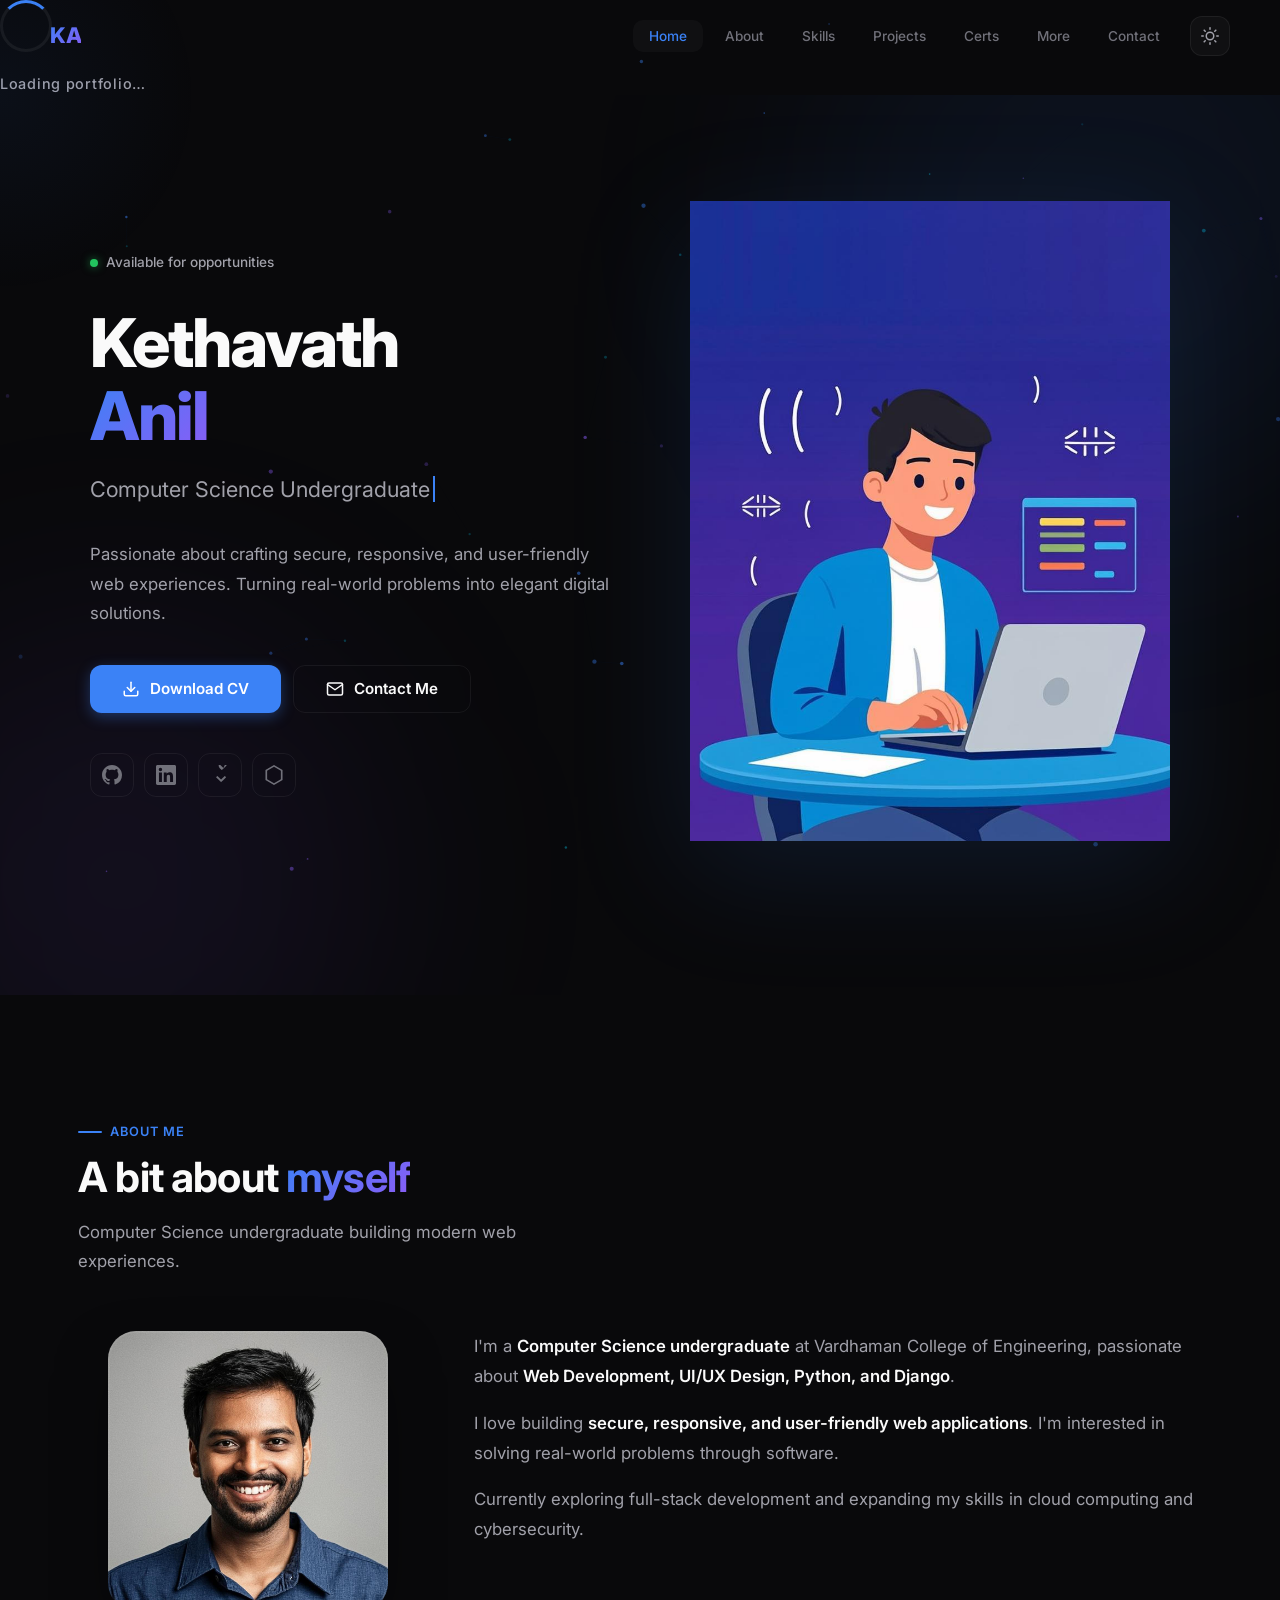
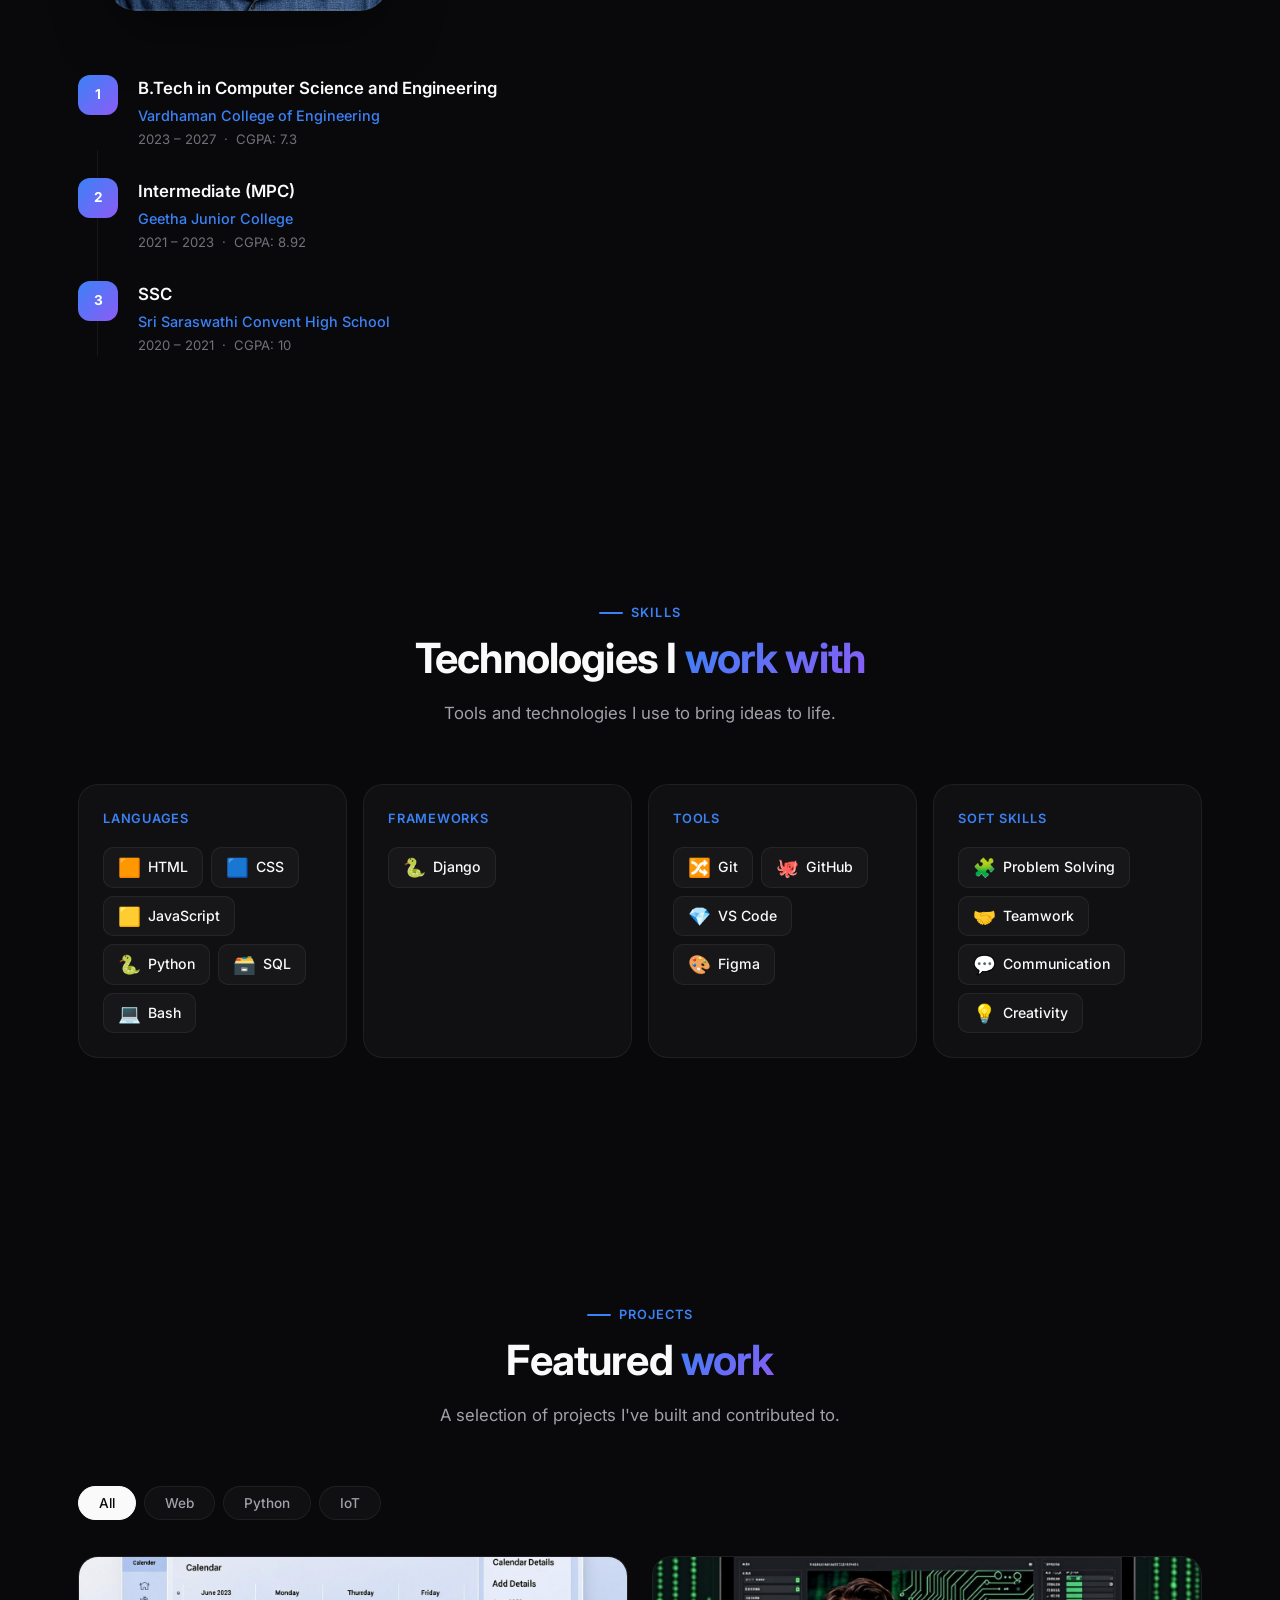
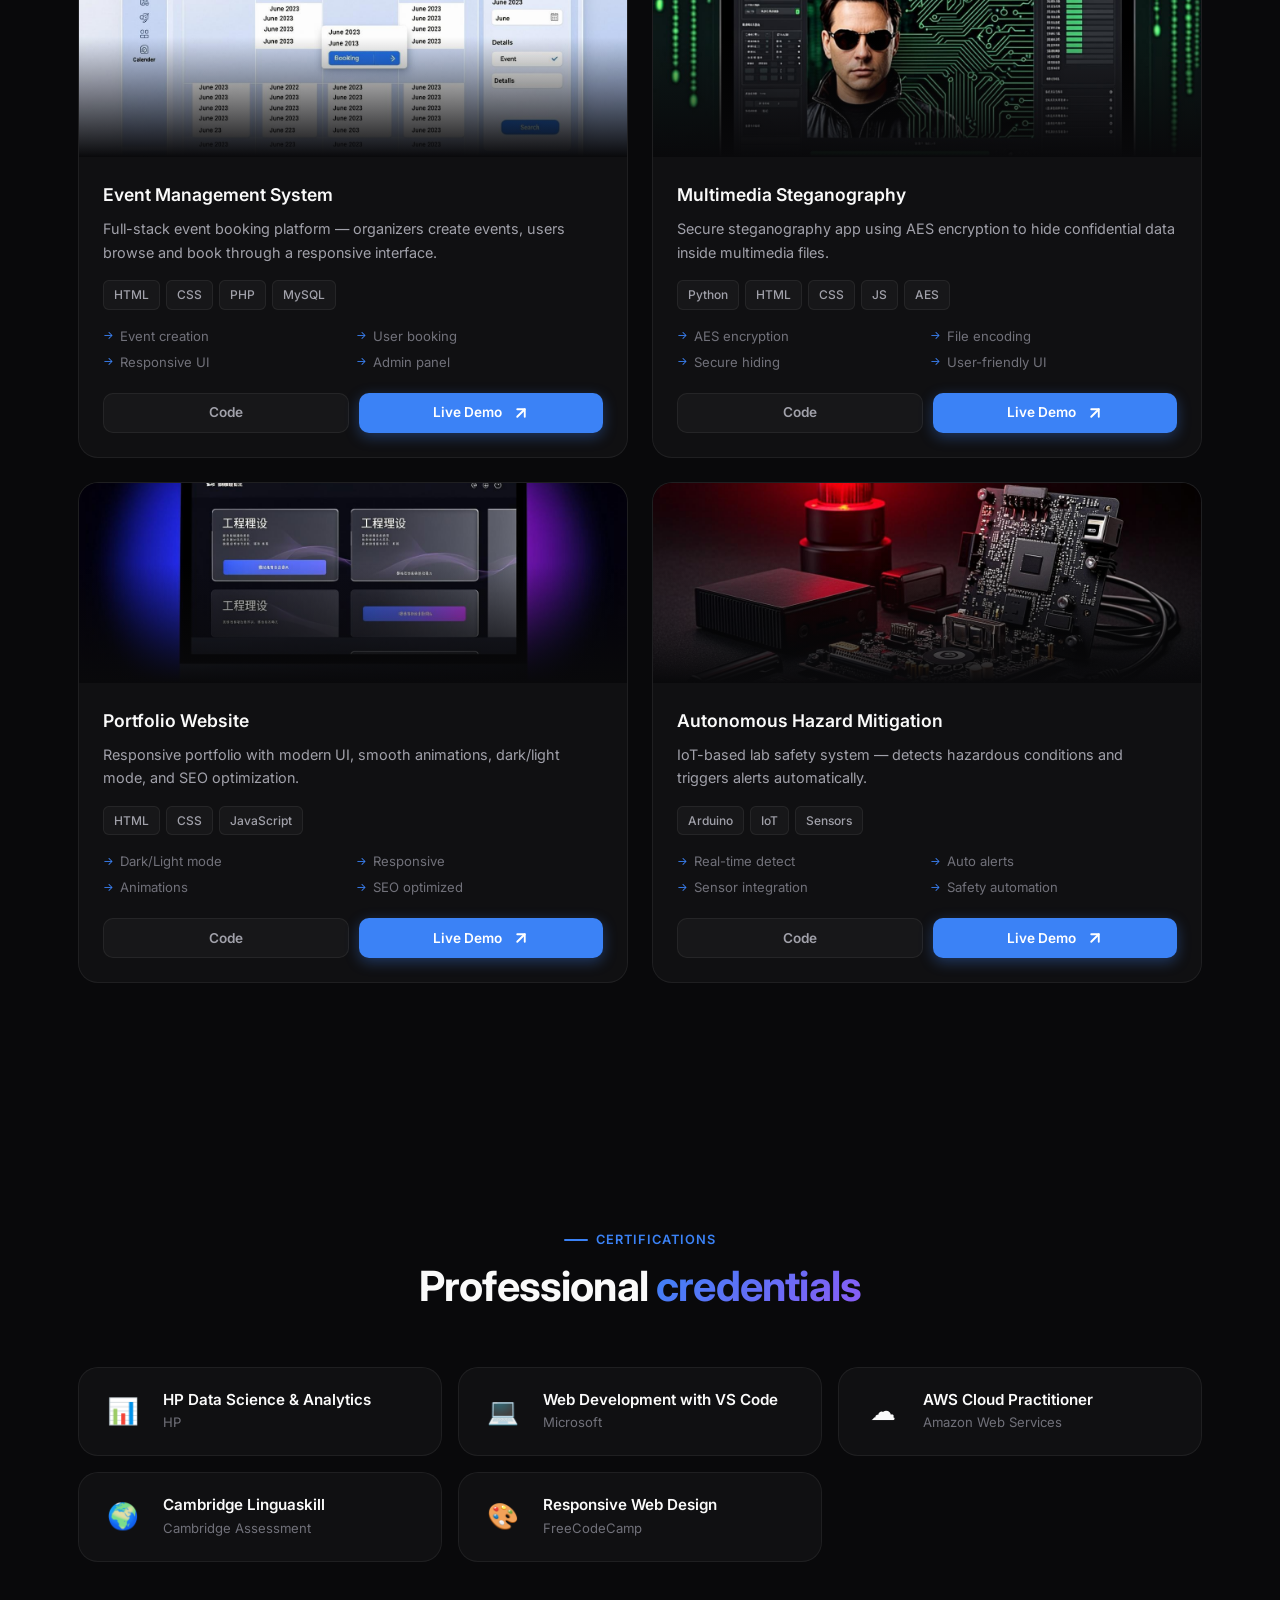
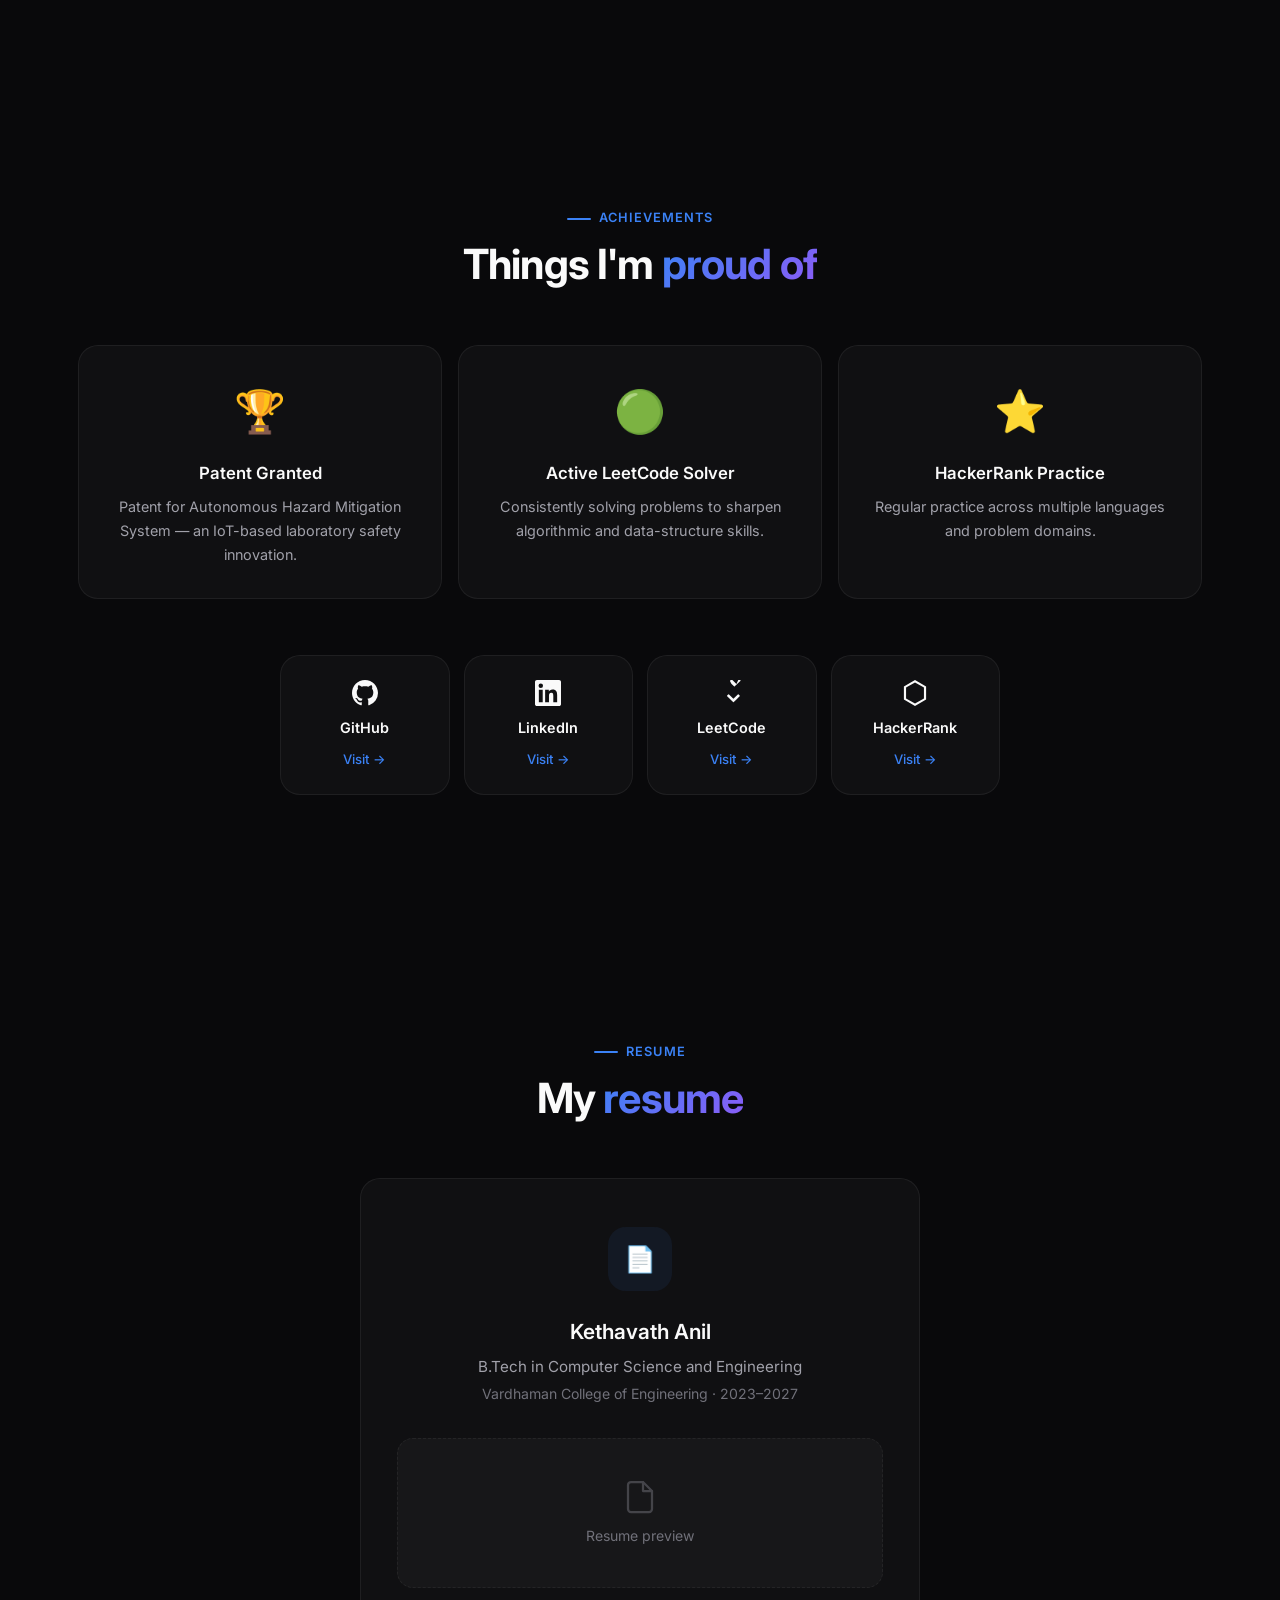
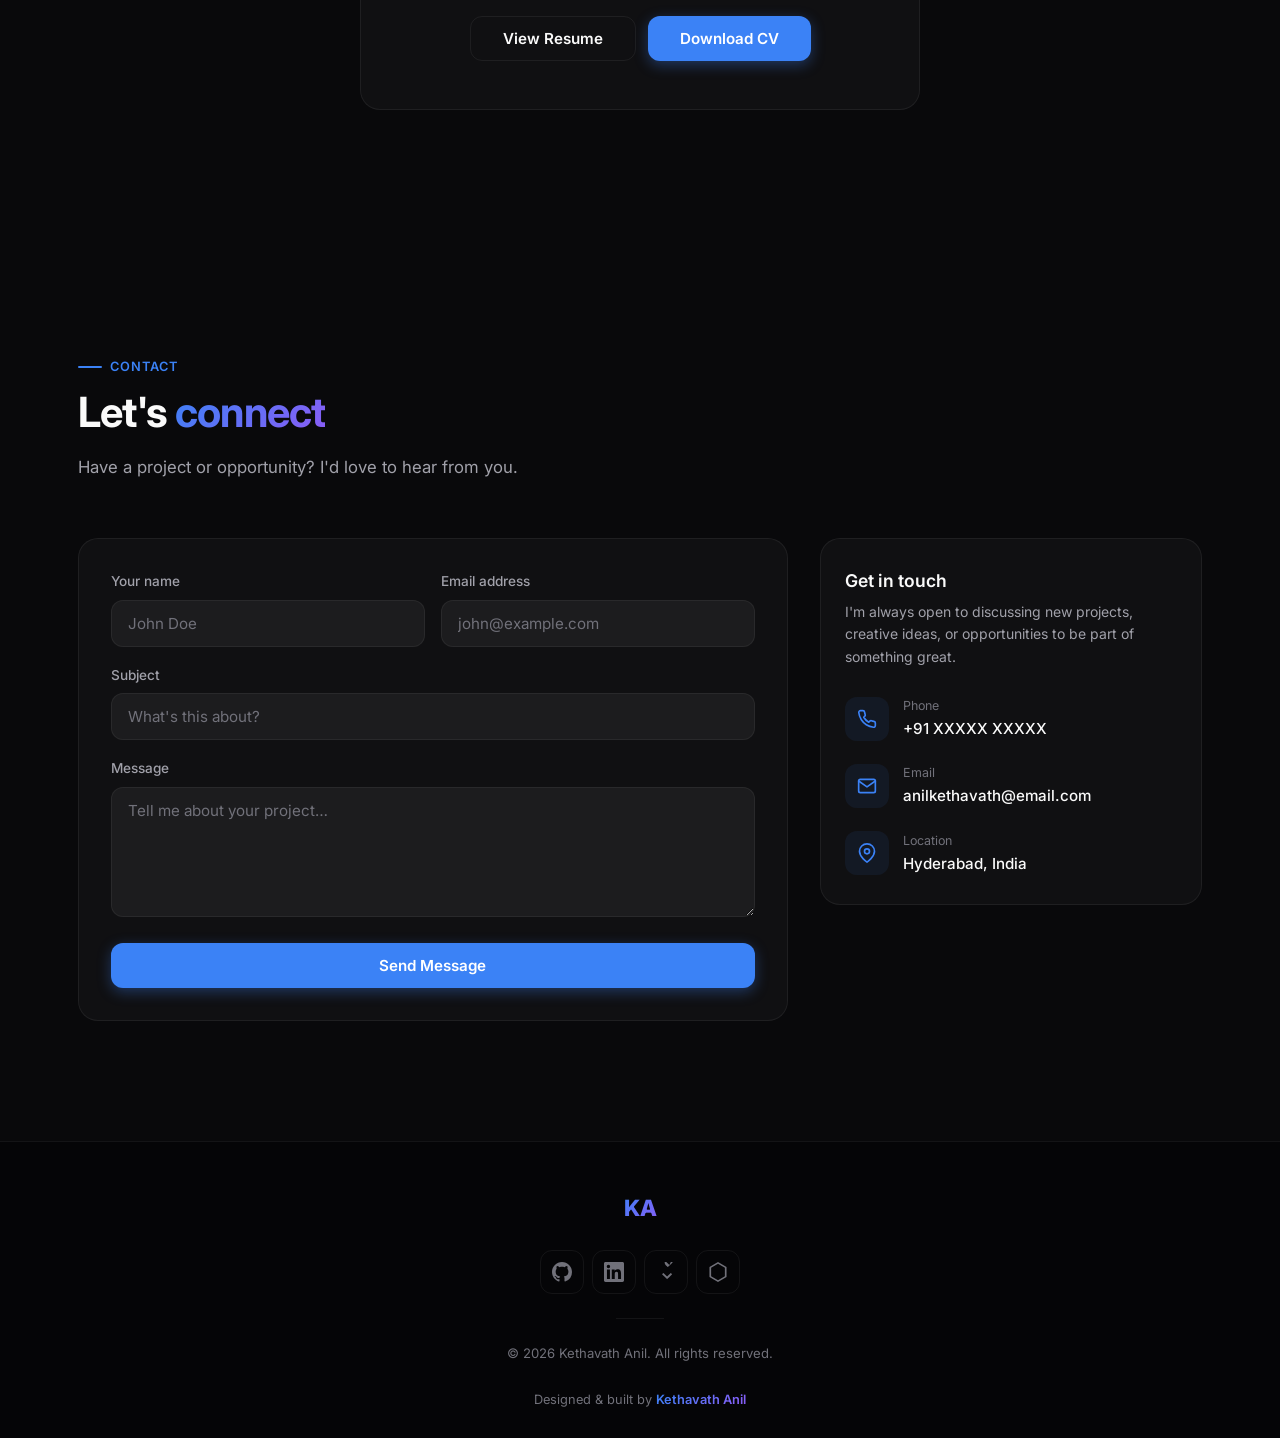
==== public/index.html @ ddf15cb9 "b68d1254-78e6-43a2-9302-be74c1eef078" ====
<!DOCTYPE html>
<html lang="en" data-theme="dark">
<head>
  <meta charset="UTF-8">
  <meta name="viewport" content="width=device-width, initial-scale=1.0">
  <title>Kethavath Anil | Portfolio</title>
  <meta name="description" content="Kethavath Anil — CS Engineer, Front-End Developer, UI/UX Designer, Python Developer.">
  <link rel="preconnect" href="https://fonts.googleapis.com">
  <link rel="preconnect" href="https://fonts.gstatic.com" crossorigin>
  <link href="https://fonts.googleapis.com/css2?family=Inter:wght@300;400;500;600;700;800;900&display=swap" rel="stylesheet">
  <link rel="icon" href="data:image/svg+xml,<svg xmlns='http://www.w3.org/2000/svg' viewBox='0 0 100 100'><text y='.9em' font-size='90'>💻</text></svg>">
  <link rel="stylesheet" href="css/styles.css">
</head>
<body>

<!-- LOADER -->
<div id="loader"><div class="loader-ring"></div><div class="loader-text">Loading portfolio…</div></div>

<!-- EFFECTS -->
<canvas id="particles"></canvas>
<div id="cursor-glow"></div>
<div id="scroll-bar"></div>

<!-- NAV -->
<nav id="nav">
  <div class="nav-inner">
    <div class="nav-logo" onclick="go('home')">KA</div>
    <div class="nav-links">
      <button class="nav-link active" data-s="home" onclick="go('home')">Home</button>
      <button class="nav-link" data-s="about" onclick="go('about')">About</button>
      <button class="nav-link" data-s="skills" onclick="go('skills')">Skills</button>
      <button class="nav-link" data-s="projects" onclick="go('projects')">Projects</button>
      <button class="nav-link" data-s="certifications" onclick="go('certifications')">Certs</button>
      <button class="nav-link" data-s="achievements" onclick="go('achievements')">More</button>
      <button class="nav-link" data-s="contact" onclick="go('contact')">Contact</button>
      <button class="theme-toggle" id="td" onclick="toggleTheme()" aria-label="Toggle theme"></button>
    </div>
    <div class="mobile-controls">
      <button class="theme-toggle" id="tm" onclick="toggleTheme()" aria-label="Toggle theme"></button>
      <button class="hamburger" id="ham" onclick="toggleMenu()" aria-label="Menu"><span></span><span></span><span></span></button>
    </div>
  </div>
</nav>
<div class="mobile-nav" id="mob">
  <button data-s="home" onclick="go('home')">Home</button>
  <button data-s="about" onclick="go('about')">About</button>
  <button data-s="skills" onclick="go('skills')">Skills</button>
  <button data-s="projects" onclick="go('projects')">Projects</button>
  <button data-s="certifications" onclick="go('certifications')">Certifications</button>
  <button data-s="achievements" onclick="go('achievements')">Achievements</button>
  <button data-s="contact" onclick="go('contact')">Contact</button>
</div>

<main>

<!-- ═══ HERO ═══ -->
<section id="home">
  <div class="hero-blob blob-1"></div>
  <div class="hero-blob blob-2"></div>
  <div class="wrap">
    <div class="hero-grid">
      <div>
        <div class="hero-badge"><span class="dot"></span><span>Available for opportunities</span></div>
        <h1 class="heading-xl hero-name">Kethavath<br><span class="grad">Anil</span></h1>
        <div class="hero-role"><span id="typed"></span><span class="cursor-blink"></span></div>
        <p class="hero-desc">Passionate about crafting secure, responsive, and user-friendly web experiences. Turning real-world problems into elegant digital solutions.</p>
        <div class="hero-btns">
          <a href="resume.pdf" download class="btn btn-primary">
            <svg viewBox="0 0 24 24" fill="none" stroke="currentColor" stroke-width="2" stroke-linecap="round" stroke-linejoin="round"><path d="M21 15v4a2 2 0 01-2 2H5a2 2 0 01-2-2v-4"/><polyline points="7 10 12 15 17 10"/><line x1="12" y1="15" x2="12" y2="3"/></svg>
            Download CV
          </a>
          <button class="btn btn-ghost" onclick="go('contact')">
            <svg viewBox="0 0 24 24" fill="none" stroke="currentColor" stroke-width="2" stroke-linecap="round" stroke-linejoin="round"><path d="M4 4h16c1.1 0 2 .9 2 2v12c0 1.1-.9 2-2 2H4c-1.1 0-2-.9-2-2V6c0-1.1.9-2 2-2z"/><polyline points="22,6 12,13 2,6"/></svg>
            Contact Me
          </button>
        </div>
        <div class="hero-socials">
          <a href="#" class="social-btn" aria-label="GitHub"><svg viewBox="0 0 24 24"><path d="M12 0C5.37 0 0 5.37 0 12c0 5.31 3.435 9.795 8.205 11.385.6.105.825-.255.825-.57 0-.285-.015-1.23-.015-2.235-3.015.555-3.795-.735-4.035-1.41-.135-.345-.72-1.41-1.23-1.695-.42-.225-1.02-.78-.015-.795.945-.015 1.62.87 1.845 1.23 1.08 1.815 2.805 1.305 3.495.99.105-.78.42-1.305.765-1.605-2.67-.3-5.46-1.335-5.46-5.925 0-1.305.465-2.385 1.23-3.225-.12-.3-.54-1.53.12-3.18 0 0 1.005-.315 3.3 1.23.96-.27 1.98-.405 3-.405s2.04.135 3 .405c2.295-1.56 3.3-1.23 3.3-1.23.66 1.65.24 2.88.12 3.18.765.84 1.23 1.905 1.23 3.225 0 4.605-2.805 5.625-5.475 5.925.435.375.81 1.095.81 2.22 0 1.605-.015 2.895-.015 3.3 0 .315.225.69.825.57A12.02 12.02 0 0024 12c0-6.63-5.37-12-12-12z"/></svg></a>
          <a href="#" class="social-btn" aria-label="LinkedIn"><svg viewBox="0 0 24 24"><path d="M20.447 20.452h-3.554v-5.569c0-1.328-.027-3.037-1.852-3.037-1.853 0-2.136 1.445-2.136 2.939v5.667H9.351V9h3.414v1.561h.046c.477-.9 1.637-1.85 3.37-1.85 3.601 0 4.267 2.37 4.267 5.455v6.286zM5.337 7.433a2.062 2.062 0 01-2.063-2.065 2.064 2.064 0 112.063 2.065zm1.782 13.019H3.555V9h3.564v11.452zM22.225 0H1.771C.792 0 0 .774 0 1.729v20.542C0 23.227.792 24 1.771 24h20.451C23.2 24 24 23.227 24 22.271V1.729C24 .774 23.2 0 22.222 0h.003z"/></svg></a>
          <a href="#" class="social-btn" aria-label="LeetCode"><svg viewBox="0 0 24 24"><path d="M16.102 17.93l-2.697 2.607-.106.053-.105-.053-5.648-5.482a.538.538 0 010-.77l.928-.9a.533.533 0 01.752 0l4.074 3.952 4.073-3.951a.533.533 0 01.752 0l.928.9a.538.538 0 010 .77zm-4.697-14.467l2.697 2.607.106.053.105-.053 5.648-5.483a.538.538 0 010-.77l-.928-.9a.533.533 0 00-.752 0L16.102 3.62l-4.074-3.952a.533.533 0 00-.752 0l-.928.9a.538.538 0 000 .77z"/></svg></a>
          <a href="#" class="social-btn" aria-label="HackerRank"><svg viewBox="0 0 24 24"><path d="M12 0L1.75 6v12L12 24l10.25-6V6zm0 2.249L20.25 7v10l-8.25 4.75L3.75 17V7z"/></svg></a>
        </div>
      </div>
      <div class="hero-visual"><img src="images/hero-illustration.png" alt="Developer illustration" loading="eager"></div>
    </div>
  </div>
</section>

<!-- ═══ ABOUT ═══ -->
<section id="about">
  <div class="wrap">
    <div class="sec-header anim">
      <div class="sec-label">About Me</div>
      <h2 class="sec-title">A bit about <span class="grad">myself</span></h2>
      <p class="sec-sub">Computer Science undergraduate building modern web experiences.</p>
    </div>
    <div class="about-grid">
      <div class="about-img-col anim from-left d1">
        <div class="about-img-wrap"><img src="images/profile.png" alt="Kethavath Anil"></div>
      </div>
      <div class="about-text anim from-right d2">
        <p>I'm a <strong>Computer Science undergraduate</strong> at Vardhaman College of Engineering, passionate about <strong>Web Development, UI/UX Design, Python, and Django</strong>.</p>
        <p>I love building <strong>secure, responsive, and user-friendly web applications</strong>. I'm interested in solving real-world problems through software.</p>
        <p>Currently exploring full-stack development and expanding my skills in cloud computing and cybersecurity.</p>
      </div>
    </div>
    <div class="timeline" style="margin-top:64px">
      <div class="tl-item anim from-left d1"><div class="tl-dot">1</div><div class="tl-content"><h4>B.Tech in Computer Science and Engineering</h4><p class="tl-place">Vardhaman College of Engineering</p><p class="tl-meta">2023 – 2027 &nbsp;·&nbsp; CGPA: 7.3</p></div></div>
      <div class="tl-item anim from-left d2"><div class="tl-dot">2</div><div class="tl-content"><h4>Intermediate (MPC)</h4><p class="tl-place">Geetha Junior College</p><p class="tl-meta">2021 – 2023 &nbsp;·&nbsp; CGPA: 8.92</p></div></div>
      <div class="tl-item anim from-left d3"><div class="tl-dot">3</div><div class="tl-content"><h4>SSC</h4><p class="tl-place">Sri Saraswathi Convent High School</p><p class="tl-meta">2020 – 2021 &nbsp;·&nbsp; CGPA: 10</p></div></div>
    </div>
  </div>
</section>

<!-- ═══ SKILLS ═══ -->
<section id="skills">
  <div class="wrap">
    <div class="sec-header text-center anim">
      <div class="sec-label">Skills</div>
      <h2 class="sec-title">Technologies I <span class="grad">work with</span></h2>
      <p class="sec-sub">Tools and technologies I use to bring ideas to life.</p>
    </div>
    <div class="skills-grid">
      <div class="card skill-card anim from-zoom d1"><h3>Languages</h3><div class="skill-tags">
        <span class="skill-tag"><span class="e">🟧</span>HTML</span><span class="skill-tag"><span class="e">🟦</span>CSS</span><span class="skill-tag"><span class="e">🟨</span>JavaScript</span><span class="skill-tag"><span class="e">🐍</span>Python</span><span class="skill-tag"><span class="e">🗃️</span>SQL</span><span class="skill-tag"><span class="e">💻</span>Bash</span>
      </div></div>
      <div class="card skill-card anim from-zoom d2"><h3>Frameworks</h3><div class="skill-tags"><span class="skill-tag"><span class="e">🐍</span>Django</span></div></div>
      <div class="card skill-card anim from-zoom d3"><h3>Tools</h3><div class="skill-tags">
        <span class="skill-tag"><span class="e">🔀</span>Git</span><span class="skill-tag"><span class="e">🐙</span>GitHub</span><span class="skill-tag"><span class="e">💎</span>VS Code</span><span class="skill-tag"><span class="e">🎨</span>Figma</span>
      </div></div>
      <div class="card skill-card anim from-zoom d4"><h3>Soft Skills</h3><div class="skill-tags">
        <span class="skill-tag"><span class="e">🧩</span>Problem Solving</span><span class="skill-tag"><span class="e">🤝</span>Teamwork</span><span class="skill-tag"><span class="e">💬</span>Communication</span><span class="skill-tag"><span class="e">💡</span>Creativity</span>
      </div></div>
    </div>
  </div>
</section>

<!-- ═══ PROJECTS ═══ -->
<section id="projects">
  <div class="wrap">
    <div class="sec-header text-center anim">
      <div class="sec-label">Projects</div>
      <h2 class="sec-title">Featured <span class="grad">work</span></h2>
      <p class="sec-sub">A selection of projects I've built and contributed to.</p>
    </div>
    <div class="filters anim d1">
      <button class="filter-btn active" data-f="All">All</button>
      <button class="filter-btn" data-f="Web">Web</button>
      <button class="filter-btn" data-f="Python">Python</button>
      <button class="filter-btn" data-f="IoT">IoT</button>
    </div>
    <div class="projects-grid">
      <article class="card project-card anim from-zoom d1" data-cat="Web"><div class="p-img"><img src="images/project-event.png" alt="Event Management System" loading="lazy"></div><div class="p-body"><h3>Event Management System</h3><p class="p-desc">Full-stack event booking platform — organizers create events, users browse and book through a responsive interface.</p><div class="p-tech"><span>HTML</span><span>CSS</span><span>PHP</span><span>MySQL</span></div><ul class="p-features"><li>Event creation</li><li>User booking</li><li>Responsive UI</li><li>Admin panel</li></ul><div class="p-actions"><a href="#" class="btn btn-link">Code</a><a href="#" class="btn btn-primary">Live Demo <svg width="14" height="14" viewBox="0 0 24 24" fill="none" stroke="currentColor" stroke-width="2.5" stroke-linecap="round" stroke-linejoin="round"><line x1="7" y1="17" x2="17" y2="7"/><polyline points="7 7 17 7 17 17"/></svg></a></div></div></article>
      <article class="card project-card anim from-zoom d2" data-cat="Python"><div class="p-img"><img src="images/project-steganography.png" alt="Steganography System" loading="lazy"></div><div class="p-body"><h3>Multimedia Steganography</h3><p class="p-desc">Secure steganography app using AES encryption to hide confidential data inside multimedia files.</p><div class="p-tech"><span>Python</span><span>HTML</span><span>CSS</span><span>JS</span><span>AES</span></div><ul class="p-features"><li>AES encryption</li><li>File encoding</li><li>Secure hiding</li><li>User-friendly UI</li></ul><div class="p-actions"><a href="#" class="btn btn-link">Code</a><a href="#" class="btn btn-primary">Live Demo <svg width="14" height="14" viewBox="0 0 24 24" fill="none" stroke="currentColor" stroke-width="2.5" stroke-linecap="round" stroke-linejoin="round"><line x1="7" y1="17" x2="17" y2="7"/><polyline points="7 7 17 7 17 17"/></svg></a></div></div></article>
      <article class="card project-card anim from-zoom d3" data-cat="Web"><div class="p-img"><img src="images/project-portfolio.png" alt="Portfolio Website" loading="lazy"></div><div class="p-body"><h3>Portfolio Website</h3><p class="p-desc">Responsive portfolio with modern UI, smooth animations, dark/light mode, and SEO optimization.</p><div class="p-tech"><span>HTML</span><span>CSS</span><span>JavaScript</span></div><ul class="p-features"><li>Dark/Light mode</li><li>Responsive</li><li>Animations</li><li>SEO optimized</li></ul><div class="p-actions"><a href="#" class="btn btn-link">Code</a><a href="#" class="btn btn-primary">Live Demo <svg width="14" height="14" viewBox="0 0 24 24" fill="none" stroke="currentColor" stroke-width="2.5" stroke-linecap="round" stroke-linejoin="round"><line x1="7" y1="17" x2="17" y2="7"/><polyline points="7 7 17 7 17 17"/></svg></a></div></div></article>
      <article class="card project-card anim from-zoom d4" data-cat="IoT"><div class="p-img"><img src="images/project-iot.png" alt="Hazard Mitigation System" loading="lazy"></div><div class="p-body"><h3>Autonomous Hazard Mitigation</h3><p class="p-desc">IoT-based lab safety system — detects hazardous conditions and triggers alerts automatically.</p><div class="p-tech"><span>Arduino</span><span>IoT</span><span>Sensors</span></div><ul class="p-features"><li>Real-time detect</li><li>Auto alerts</li><li>Sensor integration</li><li>Safety automation</li></ul><div class="p-actions"><a href="#" class="btn btn-link">Code</a><a href="#" class="btn btn-primary">Live Demo <svg width="14" height="14" viewBox="0 0 24 24" fill="none" stroke="currentColor" stroke-width="2.5" stroke-linecap="round" stroke-linejoin="round"><line x1="7" y1="17" x2="17" y2="7"/><polyline points="7 7 17 7 17 17"/></svg></a></div></div></article>
    </div>
  </div>
</section>

<!-- ═══ CERTIFICATIONS ═══ -->
<section id="certifications">
  <div class="wrap">
    <div class="sec-header text-center anim">
      <div class="sec-label">Certifications</div>
      <h2 class="sec-title">Professional <span class="grad">credentials</span></h2>
    </div>
    <div class="certs-grid">
      <div class="card cert-card anim from-zoom d1"><div class="cert-icon">📊</div><div><h3>HP Data Science &amp; Analytics</h3><p>HP</p></div></div>
      <div class="card cert-card anim from-zoom d2"><div class="cert-icon">💻</div><div><h3>Web Development with VS Code</h3><p>Microsoft</p></div></div>
      <div class="card cert-card anim from-zoom d3"><div class="cert-icon">☁️</div><div><h3>AWS Cloud Practitioner</h3><p>Amazon Web Services</p></div></div>
      <div class="card cert-card anim from-zoom d4"><div class="cert-icon">🌍</div><div><h3>Cambridge Linguaskill</h3><p>Cambridge Assessment</p></div></div>
      <div class="card cert-card anim from-zoom d5"><div class="cert-icon">🎨</div><div><h3>Responsive Web Design</h3><p>FreeCodeCamp</p></div></div>
    </div>
  </div>
</section>

<!-- ═══ ACHIEVEMENTS ═══ -->
<section id="achievements">
  <div class="wrap">
    <div class="sec-header text-center anim">
      <div class="sec-label">Achievements</div>
      <h2 class="sec-title">Things I'm <span class="grad">proud of</span></h2>
    </div>
    <div class="ach-grid">
      <div class="card ach-card anim from-zoom d1"><div class="ach-emoji">🏆</div><h3>Patent Granted</h3><p>Patent for Autonomous Hazard Mitigation System — an IoT-based laboratory safety innovation.</p></div>
      <div class="card ach-card anim from-zoom d2"><div class="ach-emoji">🟢</div><h3>Active LeetCode Solver</h3><p>Consistently solving problems to sharpen algorithmic and data-structure skills.</p></div>
      <div class="card ach-card anim from-zoom d3"><div class="ach-emoji">⭐</div><h3>HackerRank Practice</h3><p>Regular practice across multiple languages and problem domains.</p></div>
    </div>
    <div class="profiles-grid" style="margin-top:48px">
      <a href="#" class="card profile-card anim from-zoom d1"><svg viewBox="0 0 24 24" style="width:26px;height:26px;fill:currentColor"><path d="M12 0C5.37 0 0 5.37 0 12c0 5.31 3.435 9.795 8.205 11.385.6.105.825-.255.825-.57 0-.285-.015-1.23-.015-2.235-3.015.555-3.795-.735-4.035-1.41-.135-.345-.72-1.41-1.23-1.695-.42-.225-1.02-.78-.015-.795.945-.015 1.62.87 1.845 1.23 1.08 1.815 2.805 1.305 3.495.99.105-.78.42-1.305.765-1.605-2.67-.3-5.46-1.335-5.46-5.925 0-1.305.465-2.385 1.23-3.225-.12-.3-.54-1.53.12-3.18 0 0 1.005-.315 3.3 1.23.96-.27 1.98-.405 3-.405s2.04.135 3 .405c2.295-1.56 3.3-1.23 3.3-1.23.66 1.65.24 2.88.12 3.18.765.84 1.23 1.905 1.23 3.225 0 4.605-2.805 5.625-5.475 5.925.435.375.81 1.095.81 2.22 0 1.605-.015 2.895-.015 3.3 0 .315.225.69.825.57A12.02 12.02 0 0024 12c0-6.63-5.37-12-12-12z"/></svg><span class="p-name">GitHub</span><span class="p-visit">Visit →</span></a>
      <a href="#" class="card profile-card anim from-zoom d2"><svg viewBox="0 0 24 24" style="width:26px;height:26px;fill:currentColor"><path d="M20.447 20.452h-3.554v-5.569c0-1.328-.027-3.037-1.852-3.037-1.853 0-2.136 1.445-2.136 2.939v5.667H9.351V9h3.414v1.561h.046c.477-.9 1.637-1.85 3.37-1.85 3.601 0 4.267 2.37 4.267 5.455v6.286zM5.337 7.433a2.062 2.062 0 01-2.063-2.065 2.064 2.064 0 112.063 2.065zm1.782 13.019H3.555V9h3.564v11.452zM22.225 0H1.771C.792 0 0 .774 0 1.729v20.542C0 23.227.792 24 1.771 24h20.451C23.2 24 24 23.227 24 22.271V1.729C24 .774 23.2 0 22.222 0h.003z"/></svg><span class="p-name">LinkedIn</span><span class="p-visit">Visit →</span></a>
      <a href="#" class="card profile-card anim from-zoom d3"><svg viewBox="0 0 24 24" style="width:26px;height:26px;fill:currentColor"><path d="M16.102 17.93l-2.697 2.607-.106.053-.105-.053-5.648-5.482a.538.538 0 010-.77l.928-.9a.533.533 0 01.752 0l4.074 3.952 4.073-3.951a.533.533 0 01.752 0l.928.9a.538.538 0 010 .77zm-4.697-14.467l2.697 2.607.106.053.105-.053 5.648-5.483a.538.538 0 010-.77l-.928-.9a.533.533 0 00-.752 0L16.102 3.62l-4.074-3.952a.533.533 0 00-.752 0l-.928.9a.538.538 0 000 .77z"/></svg><span class="p-name">LeetCode</span><span class="p-visit">Visit →</span></a>
      <a href="#" class="card profile-card anim from-zoom d4"><svg viewBox="0 0 24 24" style="width:26px;height:26px;fill:currentColor"><path d="M12 0L1.75 6v12L12 24l10.25-6V6zm0 2.249L20.25 7v10l-8.25 4.75L3.75 17V7z"/></svg><span class="p-name">HackerRank</span><span class="p-visit">Visit →</span></a>
    </div>
  </div>
</section>

<!-- ═══ RESUME ═══ -->
<section id="resume">
  <div class="wrap">
    <div class="sec-header text-center anim">
      <div class="sec-label">Resume</div>
      <h2 class="sec-title">My <span class="grad">resume</span></h2>
    </div>
    <div class="resume-wrap anim from-zoom d1">
      <div class="card resume-card">
        <div class="resume-icon">📄</div>
        <h3>Kethavath Anil</h3>
        <p class="resume-sub">B.Tech in Computer Science and Engineering</p>
        <p class="resume-school">Vardhaman College of Engineering · 2023–2027</p>
        <div class="resume-preview"><svg width="36" height="36" viewBox="0 0 24 24" fill="none" stroke-width="1.5" stroke-linecap="round" stroke-linejoin="round"><path d="M14 2H6a2 2 0 00-2 2v16a2 2 0 002 2h12a2 2 0 002-2V8z"/><polyline points="14 2 14 8 20 8"/></svg><p>Resume preview</p></div>
        <div class="resume-btns"><a href="resume.pdf" target="_blank" class="btn btn-ghost">View Resume</a><a href="resume.pdf" download class="btn btn-primary">Download CV</a></div>
      </div>
    </div>
  </div>
</section>

<!-- ═══ CONTACT ═══ -->
<section id="contact">
  <div class="wrap">
    <div class="sec-header anim">
      <div class="sec-label">Contact</div>
      <h2 class="sec-title">Let's <span class="grad">connect</span></h2>
      <p class="sec-sub">Have a project or opportunity? I'd love to hear from you.</p>
    </div>
    <div class="contact-grid">
      <form class="card contact-form anim from-left d1" id="cform" onsubmit="sendForm(event)">
        <div class="form-row">
          <div class="form-group"><label>Your name</label><input class="form-input" type="text" placeholder="John Doe" required></div>
          <div class="form-group"><label>Email address</label><input class="form-input" type="email" placeholder="john@example.com" required></div>
        </div>
        <div class="form-group"><label>Subject</label><input class="form-input" type="text" placeholder="What's this about?" required></div>
        <div class="form-group"><label>Message</label><textarea class="form-input" rows="5" placeholder="Tell me about your project…" required></textarea></div>
        <button type="submit" class="btn btn-primary form-submit" id="cbtn">Send Message</button>
        <div class="form-msg" id="cmsg" style="display:none">Thank you! I'll get back to you soon.</div>
      </form>
      <div class="card ci-card anim from-right d2">
        <h3>Get in touch</h3>
        <p class="text-sm">I'm always open to discussing new projects, creative ideas, or opportunities to be part of something great.</p>
        <div class="ci-item"><div class="ci-icon"><svg viewBox="0 0 24 24"><path d="M22 16.92v3a2 2 0 01-2.18 2 19.79 19.79 0 01-8.63-3.07 19.5 19.5 0 01-6-6 19.79 19.79 0 01-3.07-8.67A2 2 0 014.11 2h3a2 2 0 012 1.72c.127.96.361 1.903.7 2.81a2 2 0 01-.45 2.11L8.09 9.91a16 16 0 006 6l1.27-1.27a2 2 0 012.11-.45c.907.339 1.85.573 2.81.7A2 2 0 0122 16.92z"/></svg></div><div><p class="ci-label">Phone</p><p class="ci-value">+91 XXXXX XXXXX</p></div></div>
        <div class="ci-item"><div class="ci-icon"><svg viewBox="0 0 24 24"><path d="M4 4h16c1.1 0 2 .9 2 2v12c0 1.1-.9 2-2 2H4c-1.1 0-2-.9-2-2V6c0-1.1.9-2 2-2z"/><polyline points="22,6 12,13 2,6"/></svg></div><div><p class="ci-label">Email</p><p class="ci-value">anilkethavath@email.com</p></div></div>
        <div class="ci-item"><div class="ci-icon"><svg viewBox="0 0 24 24"><path d="M21 10c0 7-9 13-9 13s-9-6-9-13a9 9 0 0118 0z"/><circle cx="12" cy="10" r="3"/></svg></div><div><p class="ci-label">Location</p><p class="ci-value">Hyderabad, India</p></div></div>
      </div>
    </div>
  </div>
</section>
</main>

<!-- FOOTER -->
<footer>
  <div class="wrap footer-inner">
    <div class="footer-logo">KA</div>
    <div class="footer-socials">
      <a href="#" class="social-btn" aria-label="GitHub"><svg width="18" height="18" viewBox="0 0 24 24"><path d="M12 0C5.37 0 0 5.37 0 12c0 5.31 3.435 9.795 8.205 11.385.6.105.825-.255.825-.57 0-.285-.015-1.23-.015-2.235-3.015.555-3.795-.735-4.035-1.41-.135-.345-.72-1.41-1.23-1.695-.42-.225-1.02-.78-.015-.795.945-.015 1.62.87 1.845 1.23 1.08 1.815 2.805 1.305 3.495.99.105-.78.42-1.305.765-1.605-2.67-.3-5.46-1.335-5.46-5.925 0-1.305.465-2.385 1.23-3.225-.12-.3-.54-1.53.12-3.18 0 0 1.005-.315 3.3 1.23.96-.27 1.98-.405 3-.405s2.04.135 3 .405c2.295-1.56 3.3-1.23 3.3-1.23.66 1.65.24 2.88.12 3.18.765.84 1.23 1.905 1.23 3.225 0 4.605-2.805 5.625-5.475 5.925.435.375.81 1.095.81 2.22 0 1.605-.015 2.895-.015 3.3 0 .315.225.69.825.57A12.02 12.02 0 0024 12c0-6.63-5.37-12-12-12z"/></svg></a>
      <a href="#" class="social-btn" aria-label="LinkedIn"><svg width="18" height="18" viewBox="0 0 24 24"><path d="M20.447 20.452h-3.554v-5.569c0-1.328-.027-3.037-1.852-3.037-1.853 0-2.136 1.445-2.136 2.939v5.667H9.351V9h3.414v1.561h.046c.477-.9 1.637-1.85 3.37-1.85 3.601 0 4.267 2.37 4.267 5.455v6.286zM5.337 7.433a2.062 2.062 0 01-2.063-2.065 2.064 2.064 0 112.063 2.065zm1.782 13.019H3.555V9h3.564v11.452zM22.225 0H1.771C.792 0 0 .774 0 1.729v20.542C0 23.227.792 24 1.771 24h20.451C23.2 24 24 23.227 24 22.271V1.729C24 .774 23.2 0 22.222 0h.003z"/></svg></a>
      <a href="#" class="social-btn" aria-label="LeetCode"><svg width="18" height="18" viewBox="0 0 24 24"><path d="M16.102 17.93l-2.697 2.607-.106.053-.105-.053-5.648-5.482a.538.538 0 010-.77l.928-.9a.533.533 0 01.752 0l4.074 3.952 4.073-3.951a.533.533 0 01.752 0l.928.9a.538.538 0 010 .77zm-4.697-14.467l2.697 2.607.106.053.105-.053 5.648-5.483a.538.538 0 010-.77l-.928-.9a.533.533 0 00-.752 0L16.102 3.62l-4.074-3.952a.533.533 0 00-.752 0l-.928.9a.538.538 0 000 .77z"/></svg></a>
      <a href="#" class="social-btn" aria-label="HackerRank"><svg width="18" height="18" viewBox="0 0 24 24"><path d="M12 0L1.75 6v12L12 24l10.25-6V6zm0 2.249L20.25 7v10l-8.25 4.75L3.75 17V7z"/></svg></a>
    </div>
    <div class="footer-line"></div>
    <p class="copy">© <span id="yr"></span> Kethavath Anil. All rights reserved.</p>
    <p class="credit">Designed &amp; built by <span class="grad">Kethavath Anil</span></p>
  </div>
</footer>

<button id="btt" onclick="window.scrollTo({top:0,behavior:'smooth'})" aria-label="Back to top"><svg viewBox="0 0 24 24"><line x1="12" y1="19" x2="12" y2="5"/><polyline points="5 12 12 5 19 12"/></svg></button>

<script src="js/script.js"></script>
</body>
</html>
---- public/css/styles.css ----
/* ════════════ RESET ════════════ */
*,*::before,*::after{margin:0;padding:0;box-sizing:border-box}
:root{--font:'Inter',system-ui,-apple-system,sans-serif;--nav-h:72px;--max:1180px}
[data-theme="dark"]{
  --bg:#09090b;--bg2:#111113;--bg3:#18181b;--bg4:#1f1f23;
  --t1:#fafafa;--t2:#a1a1aa;--t3:#71717a;
  --blue:#3b82f6;--purple:#8b5cf6;--cyan:#06b6d4;
  --grad:linear-gradient(135deg,#3b82f6,#8b5cf6);
  --glass:rgba(255,255,255,.03);--glass-b:rgba(255,255,255,.06);--glass-bh:rgba(59,130,246,.25);
  --input:rgba(255,255,255,.05);--nav-bg:rgba(9,9,11,.82);
  --footer:#050507;
  --blob1:rgba(59,130,246,.08);--blob2:rgba(139,92,246,.08);
  --shadow:0 1px 2px rgba(0,0,0,.3);
  --shadow-lg:0 25px 60px -12px rgba(0,0,0,.5);
}
[data-theme="light"]{
  --bg:#fafafa;--bg2:#ffffff;--bg3:#f4f4f5;--bg4:#e4e4e7;
  --t1:#09090b;--t2:#52525b;--t3:#a1a1aa;
  --blue:#2563eb;--purple:#7c3aed;--cyan:#0891b2;
  --grad:linear-gradient(135deg,#2563eb,#7c3aed);
  --glass:rgba(0,0,0,.02);--glass-b:rgba(0,0,0,.06);--glass-bh:rgba(37,99,235,.2);
  --input:rgba(0,0,0,.04);--nav-bg:rgba(250,250,250,.85);
  --footer:#f4f4f5;
  --blob1:rgba(59,130,246,.06);--blob2:rgba(124,58,237,.06);
  --shadow:0 1px 2px rgba(0,0,0,.05);
  --shadow-lg:0 25px 60px -12px rgba(0,0,0,.1);
}
html{scroll-behavior:smooth;scroll-padding-top:var(--nav-h)}
body{font-family:var(--font);background:var(--bg);color:var(--t1);overflow-x:hidden;line-height:1.6;-webkit-font-smoothing:antialiased;-moz-osx-font-smoothing:grayscale;transition:background .35s,color .35s}
::selection{background:var(--blue);color:#fff}
a{color:inherit;text-decoration:none}
img{max-width:100%;display:block}
::-webkit-scrollbar{width:5px}
::-webkit-scrollbar-track{background:var(--bg)}
::-webkit-scrollbar-thumb{background:var(--t3);border-radius:9px}

.wrap{max-width:var(--max);margin:0 auto;padding:0 28px}
section{position:relative;z-index:2;padding:120px 0}

/* ════════════ TYPE ════════════ */
.heading-xl{font-size:clamp(2.8rem,6vw,4.2rem);font-weight:800;line-height:1.08;letter-spacing:-.03em}
.heading-lg{font-size:clamp(2rem,4vw,2.8rem);font-weight:700;letter-spacing:-.02em;line-height:1.15}
.heading-md{font-size:1.25rem;font-weight:600;letter-spacing:-.01em}
.text-lg{font-size:1.125rem;line-height:1.7}
.text-sm{font-size:.875rem;line-height:1.6}
.text-xs{font-size:.8rem}
.text-secondary{color:var(--t2)}
.text-muted{color:var(--t3)}
.grad{background:var(--grad);-webkit-background-clip:text;-webkit-text-fill-color:transparent;background-clip:text}
.text-center{text-align:center}
.mx-auto{margin-left:auto;margin-right:auto}

/* ════════════ COMPONENTS ════════════ */
.badge{display:inline-flex;align-items:center;gap:6px;padding:6px 14px;border-radius:100px;font-size:.8rem;font-weight:600;background:rgba(59,130,246,.1);color:var(--blue);border:1px solid rgba(59,130,246,.15);letter-spacing:.01em}
.btn{display:inline-flex;align-items:center;justify-content:center;gap:10px;font-family:var(--font);font-weight:600;font-size:.95rem;border-radius:12px;cursor:pointer;transition:all .25s ease;border:none;line-height:1}
.btn-primary{padding:14px 32px;background:var(--blue);color:#fff;box-shadow:0 4px 14px rgba(59,130,246,.35)}
.btn-primary:hover{transform:translateY(-2px);box-shadow:0 8px 25px rgba(59,130,246,.4)}
.btn-ghost{padding:14px 32px;background:transparent;color:var(--t1);border:1.5px solid var(--glass-b)}
.btn-ghost:hover{border-color:var(--t3);background:var(--glass)}
.btn svg{width:18px;height:18px;flex-shrink:0}
.card{background:var(--glass);border:1px solid var(--glass-b);border-radius:20px;padding:28px;transition:all .3s ease}
.card:hover{border-color:var(--glass-bh);box-shadow:var(--shadow-lg);transform:translateY(-4px)}
.icon-box{width:48px;height:48px;border-radius:14px;display:flex;align-items:center;justify-content:center;flex-shrink:0}
.divider{width:48px;height:3px;background:var(--grad);border-radius:9px;margin:16px auto 0}

/* ════════════ ANIMATIONS ════════════ */
@keyframes fadeUp{from{opacity:0;transform:translateY(30px)}to{opacity:1;transform:translateY(0)}}
@keyframes fadeLeft{from{opacity:0;transform:translateX(-30px)}to{opacity:1;transform:translateX(0)}}
@keyframes fadeRight{from{opacity:0;transform:translateX(30px)}to{opacity:1;transform:translateX(0)}}
@keyframes zoomIn{from{opacity:0;transform:scale(.92)}to{opacity:1;transform:scale(1)}}
@keyframes float{0%,100%{transform:translateY(0)}50%{transform:translateY(-12px)}}
@keyframes blob{0%,100%{border-radius:60% 40% 30% 70%/60% 30% 70% 40%}50%{border-radius:30% 60% 70% 40%/50% 60% 30% 60%}}
@keyframes typing{0%,100%{opacity:1}50%{opacity:0}}
@keyframes pulse{0%,100%{opacity:.6}50%{opacity:1}}
@keyframes shimmer{0%{background-position:-200% 0}100%{background-position:200% 0}}
@keyframes slideDown{from{opacity:0;transform:translateY(-12px)}to{opacity:1;transform:translateY(0)}}
@keyframes fadeOut{to{opacity:0;pointer-events:none}}
.anim{opacity:0;transform:translateY(30px);transition:opacity .6s cubic-bezier(.16,1,.3,1),transform .6s cubic-bezier(.16,1,.3,1)}
.anim.from-left{transform:translateX(-30px)}.anim.from-right{transform:translateX(30px)}.anim.from-zoom{transform:scale(.92)}
.anim.show{opacity:1;transform:translateY(0) translateX(0) scale(1)}
.d1{transition-delay:.08s}.d2{transition-delay:.16s}.d3{transition-delay:.24s}.d4{transition-delay:.32s}.d5{transition-delay:.4s}.d6{transition-delay:.48s}
@media(prefers-reduced-motion:reduce){*,*::before,*::after{animation-duration:.01ms!important;transition-duration:.01ms!important}html{scroll-behavior:auto}.anim{opacity:1;transform:none}}
</style>
/* ════════════ LOADER ════════════ */
#loader{position:fixed;inset:0;z-index:9999;display:flex;flex-direction:column;align-items:center;justify-content:center;background:var(--bg);transition:opacity .4s}
#loader.out{opacity:0;pointer-events:none}
.loader-ring{width:52px;height:52px;border:3px solid var(--glass-b);border-top-color:var(--blue);border-radius:50%;animation:spin .8s linear infinite}
@keyframes spin{to{transform:rotate(360deg)}}
.loader-text{margin-top:20px;font-size:.9rem;font-weight:500;color:var(--t2);letter-spacing:.05em}

/* ════════════ CANVAS ════════════ */
#particles{position:fixed;inset:0;z-index:0;pointer-events:none}
#cursor-glow{position:fixed;width:400px;height:400px;border-radius:50%;background:radial-gradient(circle,rgba(59,130,246,.06) 0%,transparent 70%);pointer-events:none;z-index:1;transform:translate(-50%,-50%);display:none}
@media(pointer:fine){#cursor-glow{display:block}}
#scroll-bar{position:fixed;top:0;left:0;height:3px;width:0;background:var(--grad);z-index:200;border-radius:0 2px 2px 0;transition:width .08s linear}

/* ════════════ NAV ════════════ */
#nav{position:fixed;top:0;left:0;right:0;z-index:100;height:var(--nav-h);display:flex;align-items:center;justify-content:center;padding:0 28px;border-bottom:1px solid transparent;transition:all .3s}
#nav.scrolled{background:var(--nav-bg);backdrop-filter:blur(16px);-webkit-backdrop-filter:blur(16px);border-color:var(--glass-b)}
.nav-inner{max-width:var(--max);width:100%;display:flex;align-items:center;justify-content:space-between}
.nav-logo{font-size:1.35rem;font-weight:800;background:var(--grad);-webkit-background-clip:text;-webkit-text-fill-color:transparent;background-clip:text;cursor:pointer;letter-spacing:-.02em}
.nav-links{display:flex;align-items:center;gap:6px}
.nav-link{padding:8px 16px;border-radius:10px;font-size:.85rem;font-weight:500;color:var(--t3);background:none;border:none;cursor:pointer;font-family:var(--font);transition:all .2s}
.nav-link:hover,.nav-link.active{color:var(--t1);background:var(--glass)}
.nav-link.active{color:var(--blue)}
.theme-toggle{width:40px;height:40px;border-radius:12px;border:1px solid var(--glass-b);background:var(--glass);display:flex;align-items:center;justify-content:center;cursor:pointer;color:var(--t2);transition:all .2s;margin-left:8px;flex-shrink:0}
.theme-toggle:hover{color:var(--t1);border-color:var(--t3)}
.hamburger{display:none;width:40px;height:40px;border-radius:12px;border:1px solid var(--glass-b);background:var(--glass);align-items:center;justify-content:center;cursor:pointer;flex-direction:column;gap:4px;padding:0}
.hamburger span{display:block;width:18px;height:1.5px;background:var(--t1);border-radius:9px;transition:all .3s}
.hamburger.open span:nth-child(1){transform:rotate(45deg) translate(4px,4px)}
.hamburger.open span:nth-child(2){opacity:0}
.hamburger.open span:nth-child(3){transform:rotate(-45deg) translate(4px,-4px)}
.mobile-nav{display:none;position:fixed;top:var(--nav-h);left:0;right:0;background:var(--nav-bg);backdrop-filter:blur(16px);-webkit-backdrop-filter:blur(16px);border-bottom:1px solid var(--glass-b);padding:12px;z-index:99;animation:slideDown .25s ease}
.mobile-nav.show{display:block}
.mobile-nav button{display:block;width:100%;padding:14px 20px;border:none;background:none;color:var(--t2);font-family:var(--font);font-size:1rem;font-weight:500;text-align:left;border-radius:12px;cursor:pointer;transition:all .15s}
.mobile-nav button:hover,.mobile-nav button.active{background:var(--glass);color:var(--t1)}
.mobile-controls{display:none;align-items:center;gap:8px}
@media(max-width:768px){
  .nav-links{display:none!important}
  .mobile-controls{display:flex!important}
  .hero-grid{grid-template-columns:1fr!important}
  .hero-visual{display:none!important}
  .about-grid{grid-template-columns:1fr!important}
  .about-img-col{justify-content:center}
  .contact-grid{grid-template-columns:1fr!important}
  .projects-grid{grid-template-columns:1fr!important}
  section{padding:80px 0}
  .wrap{padding:0 20px}
  .form-row{grid-template-columns:1fr!important}
}
@media(min-width:769px){.mobile-controls{display:none!important}}

/* ════════════ HERO ════════════ */
#home{min-height:100vh;display:flex;align-items:center;padding-top:var(--nav-h);position:relative;overflow:hidden}
.hero-blob{position:absolute;border-radius:50%;filter:blur(120px);pointer-events:none;animation:blob 10s ease-in-out infinite}
.blob-1{width:600px;height:600px;background:var(--blob1);top:-20%;right:-10%}
.blob-2{width:500px;height:500px;background:var(--blob2);bottom:-15%;left:-10%;animation-direction:reverse;animation-duration:13s}
.hero-grid{display:grid;grid-template-columns:1fr 1fr;gap:60px;align-items:center;position:relative;z-index:2}
.hero-badge{display:inline-flex;align-items:center;gap:8px;padding:6px 4px 6px 0;margin-bottom:28px;animation:fadeUp .7s ease both}
.hero-badge .dot{width:8px;height:8px;border-radius:50%;background:#22c55e;box-shadow:0 0 8px rgba(34,197,94,.6);animation:pulse 2s ease infinite}
.hero-badge span{font-size:.85rem;font-weight:500;color:var(--t2)}
.hero-name{margin-bottom:20px;animation:fadeUp .7s ease .1s both}
.hero-role{font-size:clamp(1.05rem,2.2vw,1.35rem);color:var(--t2);margin-bottom:24px;min-height:44px;animation:fadeUp .7s ease .18s both}
.cursor-blink{border-right:2px solid var(--blue);margin-left:2px;animation:typing .75s step-end infinite;padding-right:1px}
.hero-desc{font-size:1.05rem;color:var(--t2);line-height:1.75;max-width:520px;margin-bottom:36px;animation:fadeUp .7s ease .25s both}
.hero-btns{display:flex;flex-wrap:wrap;gap:12px;margin-bottom:40px;animation:fadeUp .7s ease .32s both}
.hero-socials{display:flex;gap:10px;animation:fadeUp .7s ease .38s both}
.social-btn{width:44px;height:44px;border-radius:12px;border:1px solid var(--glass-b);display:flex;align-items:center;justify-content:center;color:var(--t3);transition:all .25s;background:transparent;cursor:pointer}
.social-btn:hover{color:var(--t1);border-color:var(--t3);transform:translateY(-2px);box-shadow:var(--shadow)}
.social-btn svg{width:20px;height:20px;fill:currentColor}
.hero-visual{display:flex;justify-content:center;animation:fadeRight .8s ease .3s both}
.hero-visual img{max-width:480px;width:100%;animation:float 6s ease-in-out infinite;filter:drop-shadow(0 30px 60px rgba(59,130,246,.12))}

/* ════════════ SECTION HEADERS ════════════ */
.sec-label{display:inline-flex;align-items:center;gap:8px;font-size:.8rem;font-weight:600;text-transform:uppercase;letter-spacing:.08em;color:var(--blue);margin-bottom:12px}
.sec-label::before{content:'';width:24px;height:2px;background:var(--blue);border-radius:9px}
.sec-title{font-size:clamp(1.8rem,3.5vw,2.6rem);font-weight:700;letter-spacing:-.02em;margin-bottom:16px;line-height:1.15}
.sec-sub{color:var(--t2);font-size:1.05rem;max-width:540px;line-height:1.7}
.sec-header{margin-bottom:56px}
.sec-header.text-center .sec-sub{margin-left:auto;margin-right:auto}
.sec-header.text-center .sec-label{justify-content:center}
.sec-header.text-center .divider{margin:16px auto 0}

/* ════════════ ABOUT ════════════ */
.about-grid{display:grid;grid-template-columns:340px 1fr;gap:56px;align-items:start}
.about-img-col{display:flex;justify-content:center;position:relative}
.about-img-wrap{width:280px;height:280px;border-radius:28px;overflow:hidden;position:relative;box-shadow:var(--shadow-lg)}
.about-img-wrap img{width:100%;height:100%;object-fit:cover}
.about-img-wrap::after{content:'';position:absolute;inset:0;border-radius:28px;border:2px solid var(--glass-b);pointer-events:none}
.about-text p{color:var(--t2);font-size:1.05rem;line-height:1.8;margin-bottom:16px}
.about-text p:last-of-type{margin-bottom:0}
.about-text strong{color:var(--t1);font-weight:600}
.timeline{margin-top:72px}
.tl-item{display:flex;gap:20px;margin-bottom:0;position:relative}
.tl-item+.tl-item{padding-top:28px}
.tl-item+.tl-item::before{content:'';position:absolute;left:19px;top:0;bottom:0;width:1px;background:var(--glass-b)}
.tl-dot{width:40px;height:40px;border-radius:12px;background:var(--grad);display:flex;align-items:center;justify-content:center;flex-shrink:0;font-size:.85rem;font-weight:700;color:#fff;position:relative;z-index:1}
.tl-content h4{font-size:1.05rem;font-weight:600;margin-bottom:2px}
.tl-place{color:var(--blue);font-size:.9rem;font-weight:500}
.tl-meta{color:var(--t3);font-size:.82rem;margin-top:2px}

/* ════════════ SKILLS ════════════ */
.skills-grid{display:grid;grid-template-columns:repeat(4,1fr);gap:16px}
@media(max-width:1024px){.skills-grid{grid-template-columns:repeat(2,1fr)}}
@media(max-width:480px){.skills-grid{grid-template-columns:1fr}}
.skill-card{padding:24px}
.skill-card h3{font-size:.8rem;font-weight:600;text-transform:uppercase;letter-spacing:.06em;color:var(--blue);margin-bottom:18px}
.skill-tags{display:flex;flex-wrap:wrap;gap:8px}
.skill-tag{display:inline-flex;align-items:center;gap:7px;padding:8px 14px;border-radius:10px;border:1px solid var(--glass-b);background:var(--glass);font-size:.88rem;font-weight:500;transition:all .25s;cursor:default}
.skill-tag:hover{border-color:var(--blue);background:rgba(59,130,246,.06);transform:translateY(-2px)}
.skill-tag .e{font-size:1.15rem;line-height:1}

/* ════════════ PROJECTS ════════════ */
.filters{display:flex;gap:8px;margin-bottom:36px;flex-wrap:wrap}
.filter-btn{padding:8px 20px;border-radius:100px;border:1px solid var(--glass-b);background:var(--glass);color:var(--t2);font-family:var(--font);font-size:.85rem;font-weight:500;cursor:pointer;transition:all .2s}
.filter-btn:hover{border-color:var(--t3);color:var(--t1)}
.filter-btn.active{background:var(--t1);color:var(--bg);border-color:var(--t1)}
.projects-grid{display:grid;grid-template-columns:repeat(2,1fr);gap:24px}
.project-card{overflow:hidden;display:flex;flex-direction:column;padding:0}
.project-card .p-img{height:200px;overflow:hidden;position:relative}
.project-card .p-img img{width:100%;height:100%;object-fit:cover;transition:transform .5s ease}
.project-card:hover .p-img img{transform:scale(1.06)}
.project-card .p-img::after{content:'';position:absolute;bottom:0;left:0;right:0;height:60%;background:linear-gradient(to top,var(--bg),transparent);pointer-events:none}
.project-card .p-body{padding:24px;flex:1;display:flex;flex-direction:column}
.project-card h3{font-size:1.1rem;font-weight:600;margin-bottom:8px}
.project-card .p-desc{color:var(--t2);font-size:.9rem;line-height:1.65;margin-bottom:16px;flex:1}
.p-tech{display:flex;flex-wrap:wrap;gap:6px;margin-bottom:16px}
.p-tech span{padding:4px 10px;border-radius:6px;font-size:.75rem;font-weight:500;background:var(--glass);color:var(--t2);border:1px solid var(--glass-b)}
.p-features{list-style:none;display:grid;grid-template-columns:1fr 1fr;gap:5px;margin-bottom:20px}
.p-features li{color:var(--t3);font-size:.82rem;display:flex;align-items:center;gap:6px}
.p-features li::before{content:'→';color:var(--blue);font-size:.7rem}
.p-actions{display:flex;gap:10px;margin-top:auto}
.p-actions .btn{flex:1;padding:11px 16px;font-size:.85rem;border-radius:10px}
.btn-link{background:var(--glass);color:var(--t2);border:1px solid var(--glass-b)}
.btn-link:hover{border-color:var(--t3);color:var(--t1)}
.project-card.hidden{display:none}

/* ════════════ CERTS ════════════ */
.certs-grid{display:grid;grid-template-columns:repeat(3,1fr);gap:16px}
@media(max-width:768px){.certs-grid{grid-template-columns:1fr}}
.cert-card{display:flex;align-items:center;gap:16px;padding:22px 20px}
.cert-icon{font-size:1.6rem;width:48px;text-align:center;flex-shrink:0}
.cert-card h3{font-size:.95rem;font-weight:600;line-height:1.35;margin-bottom:2px}
.cert-card p{color:var(--t3);font-size:.82rem}

/* ════════════ ACHIEVEMENTS ════════════ */
.ach-grid{display:grid;grid-template-columns:repeat(3,1fr);gap:16px;margin-bottom:56px}
@media(max-width:768px){.ach-grid{grid-template-columns:1fr}}
.ach-card{text-align:center;padding:32px 24px}
.ach-emoji{font-size:2.6rem;margin-bottom:16px;display:inline-block;animation:float 5s ease-in-out infinite}
.ach-card h3{font-size:1.05rem;font-weight:600;margin-bottom:8px}
.ach-card p{color:var(--t2);font-size:.9rem;line-height:1.65}
.profiles-grid{display:grid;grid-template-columns:repeat(4,1fr);gap:14px;max-width:720px;margin:0 auto}
@media(max-width:640px){.profiles-grid{grid-template-columns:repeat(2,1fr)}}
.profile-card{display:flex;flex-direction:column;align-items:center;gap:10px;padding:24px 16px;text-align:center}
.profile-card svg{width:26px;height:26px;fill:currentColor}
.profile-card .p-name{font-weight:600;font-size:.9rem}
.profile-card .p-visit{font-size:.82rem;color:var(--blue);font-weight:500}

/* ════════════ RESUME ════════════ */
.resume-wrap{max-width:560px;margin:0 auto}
.resume-card{padding:48px 36px;text-align:center}
.resume-icon{width:64px;height:64px;border-radius:18px;background:rgba(59,130,246,.08);display:flex;align-items:center;justify-content:center;margin:0 auto 24px;font-size:1.6rem}
.resume-card h3{font-size:1.3rem;font-weight:600;margin-bottom:6px}
.resume-sub{color:var(--t2);font-size:.95rem;margin-bottom:4px}
.resume-school{color:var(--t3);font-size:.88rem;margin-bottom:32px}
.resume-preview{background:var(--glass);border:1px dashed var(--glass-b);border-radius:16px;padding:40px 24px;margin-bottom:28px;display:flex;flex-direction:column;align-items:center;justify-content:center;gap:10px;min-height:100px}
.resume-preview svg{stroke:var(--t3);opacity:.5}
.resume-preview p{color:var(--t3);font-size:.88rem}
.resume-btns{display:flex;gap:12px;justify-content:center;flex-wrap:wrap}

/* ════════════ CONTACT ════════════ */
.contact-grid{display:grid;grid-template-columns:1.3fr .7fr;gap:32px;align-items:start}
.contact-form{padding:32px}
.form-group{margin-bottom:18px}
.form-group label{display:block;font-size:.85rem;font-weight:500;color:var(--t2);margin-bottom:7px}
.form-input{width:100%;padding:13px 16px;border-radius:12px;border:1px solid var(--glass-b);background:var(--input);color:var(--t1);font-family:var(--font);font-size:.95rem;outline:none;transition:all .2s}
.form-input:focus{border-color:var(--blue);box-shadow:0 0 0 3px rgba(59,130,246,.1)}
.form-input::placeholder{color:var(--t3)}
textarea.form-input{resize:vertical;min-height:130px}
.form-row{display:grid;grid-template-columns:1fr 1fr;gap:16px}
.form-submit{width:100%;padding:15px}
.form-msg{text-align:center;color:#22c55e;font-size:.88rem;margin-top:12px;animation:fadeUp .3s ease}
.ci-card{padding:28px 24px}
.ci-card h3{font-size:1.1rem;font-weight:600;margin-bottom:6px}
.ci-card>.text-sm{color:var(--t2);margin-bottom:28px}
.ci-item{display:flex;align-items:center;gap:14px;margin-bottom:22px}
.ci-item:last-child{margin-bottom:0}
.ci-icon{width:44px;height:44px;border-radius:12px;background:rgba(59,130,246,.08);display:flex;align-items:center;justify-content:center;color:var(--blue);flex-shrink:0}
.ci-icon svg{width:20px;height:20px;stroke:currentColor;fill:none;stroke-width:2;stroke-linecap:round;stroke-linejoin:round}
.ci-label{font-size:.78rem;color:var(--t3);margin-bottom:1px}
.ci-value{font-size:.95rem;font-weight:500}

/* ════════════ FOOTER ════════════ */
footer{background:var(--footer);border-top:1px solid var(--glass-b);padding:48px 0 28px;position:relative;z-index:2;margin-top:auto}
.footer-inner{display:flex;flex-direction:column;align-items:center;gap:24px;text-align:center}
.footer-logo{font-size:1.4rem;font-weight:800;background:var(--grad);-webkit-background-clip:text;-webkit-text-fill-color:transparent;background-clip:text}
.footer-socials{display:flex;gap:8px}
.footer-line{width:48px;height:1px;background:var(--glass-b)}
footer .copy{color:var(--t3);font-size:.82rem}
footer .credit{color:var(--t3);font-size:.8rem;margin-top:2px}
footer .credit .grad{font-weight:600}

/* ════════════ BACK TOP ════════════ */
#btt{position:fixed;bottom:28px;right:28px;z-index:90;width:46px;height:46px;border-radius:14px;border:1px solid var(--glass-b);background:var(--nav-bg);backdrop-filter:blur(12px);-webkit-backdrop-filter:blur(12px);color:var(--t2);display:flex;align-items:center;justify-content:center;cursor:pointer;opacity:0;pointer-events:none;transform:translateY(12px);transition:all .25s;box-shadow:var(--shadow)}
#btt.show{opacity:1;pointer-events:all;transform:translateY(0)}
#btt:hover{color:var(--t1);border-color:var(--t3)}
#btt svg{width:20px;height:20px;fill:none;stroke:currentColor;stroke-width:2.5;stroke-linecap:round;stroke-linejoin:round}
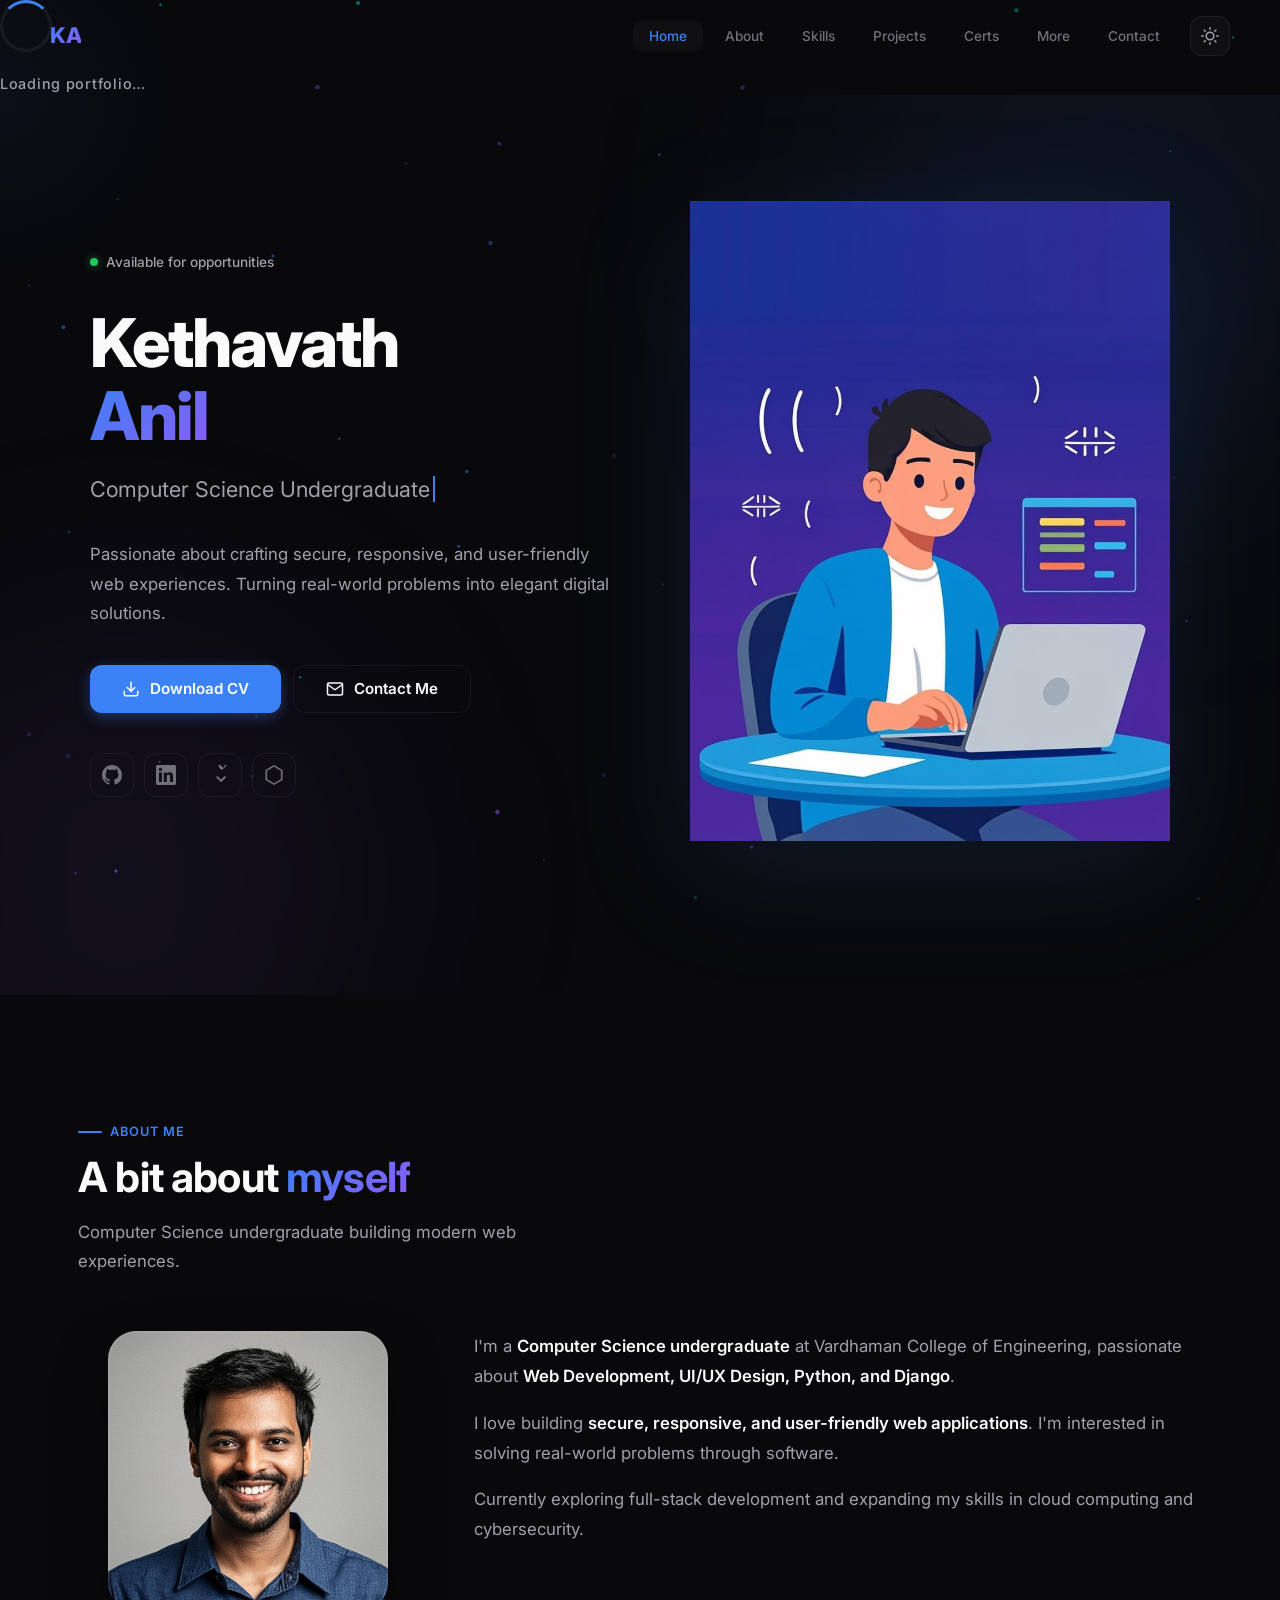
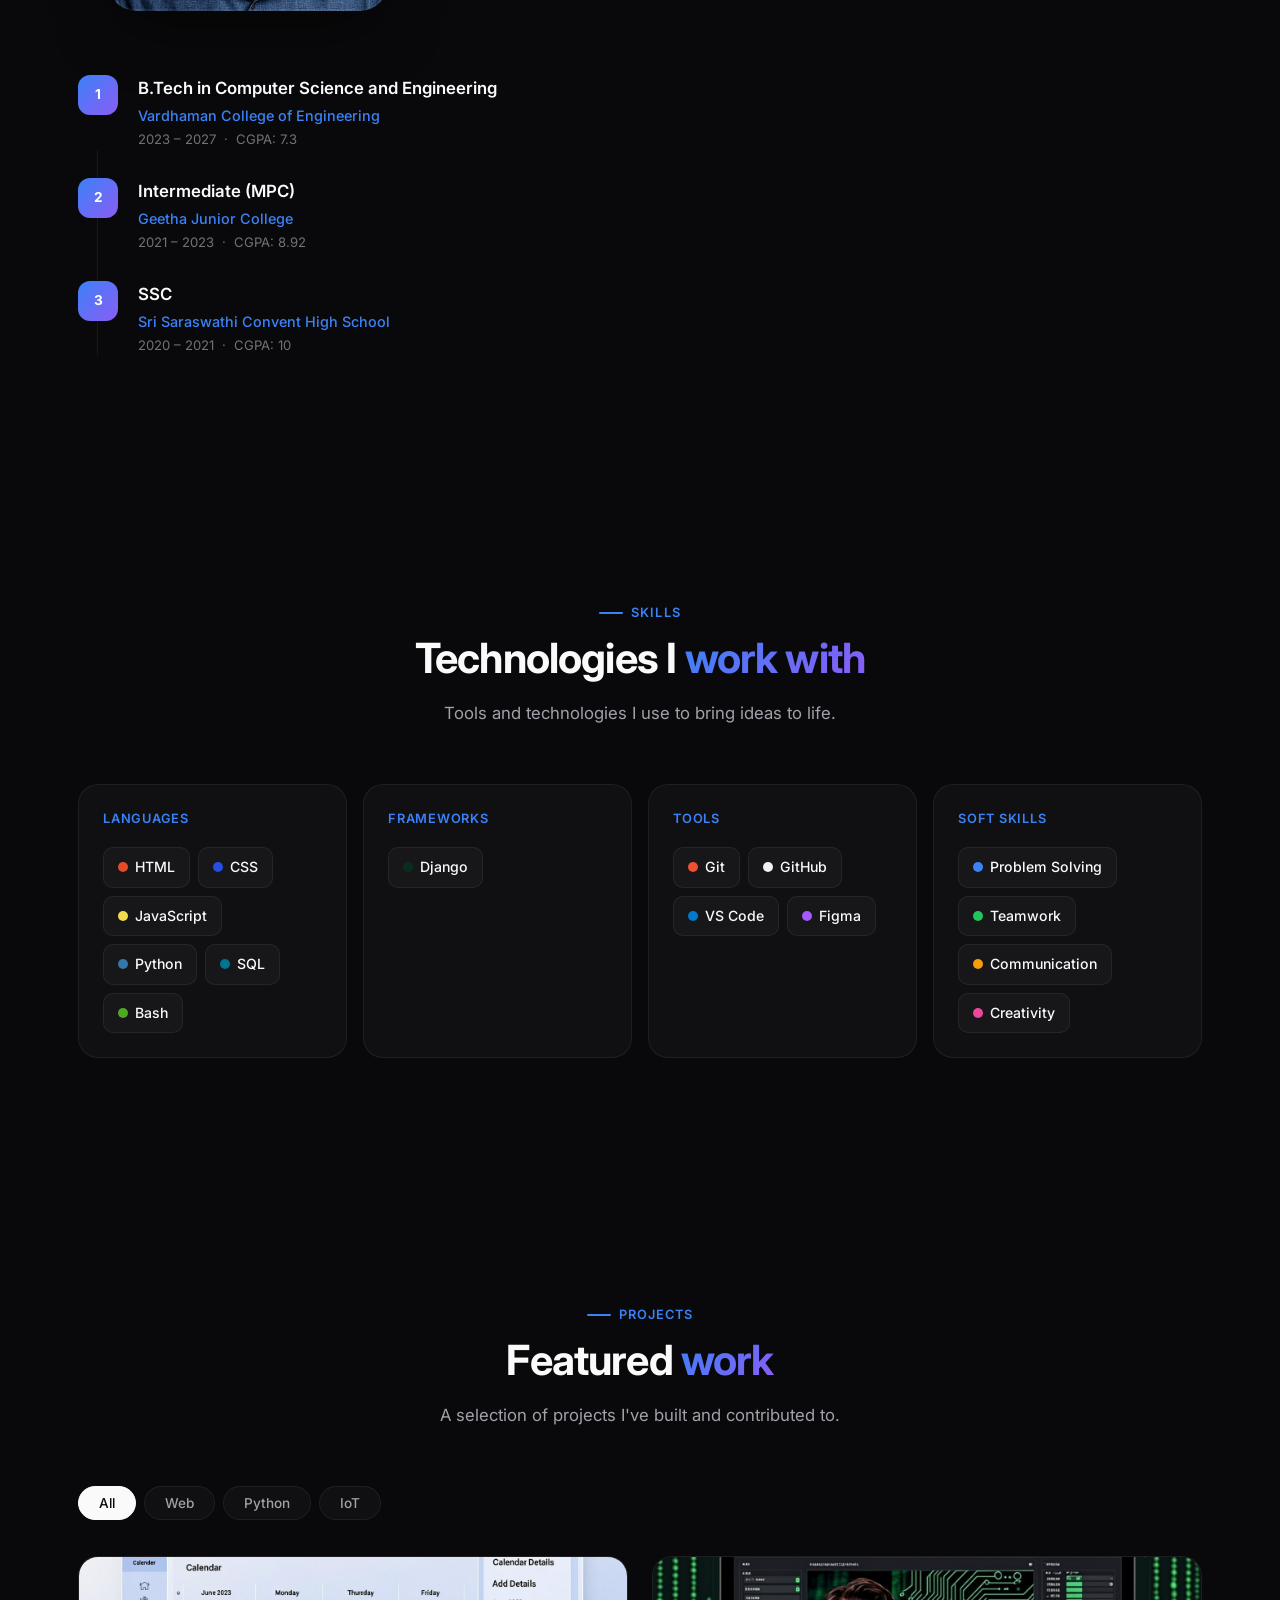
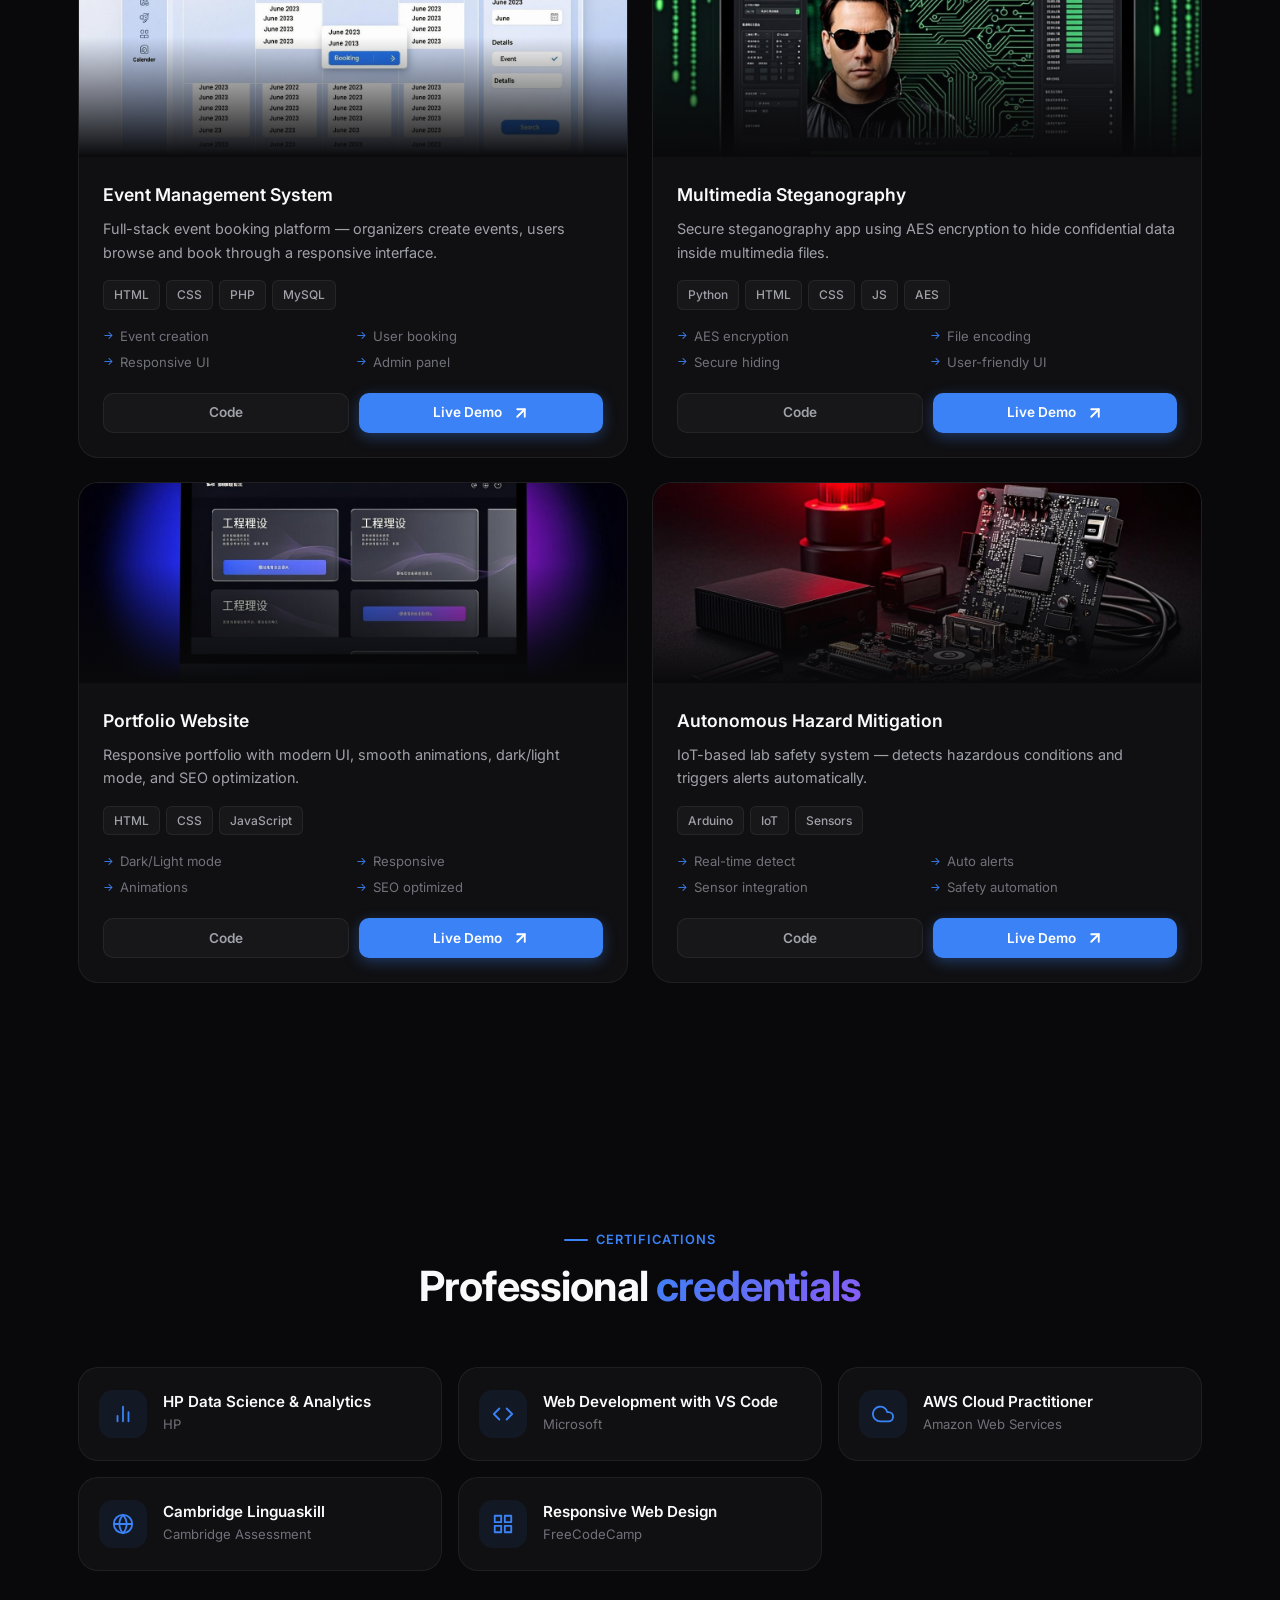
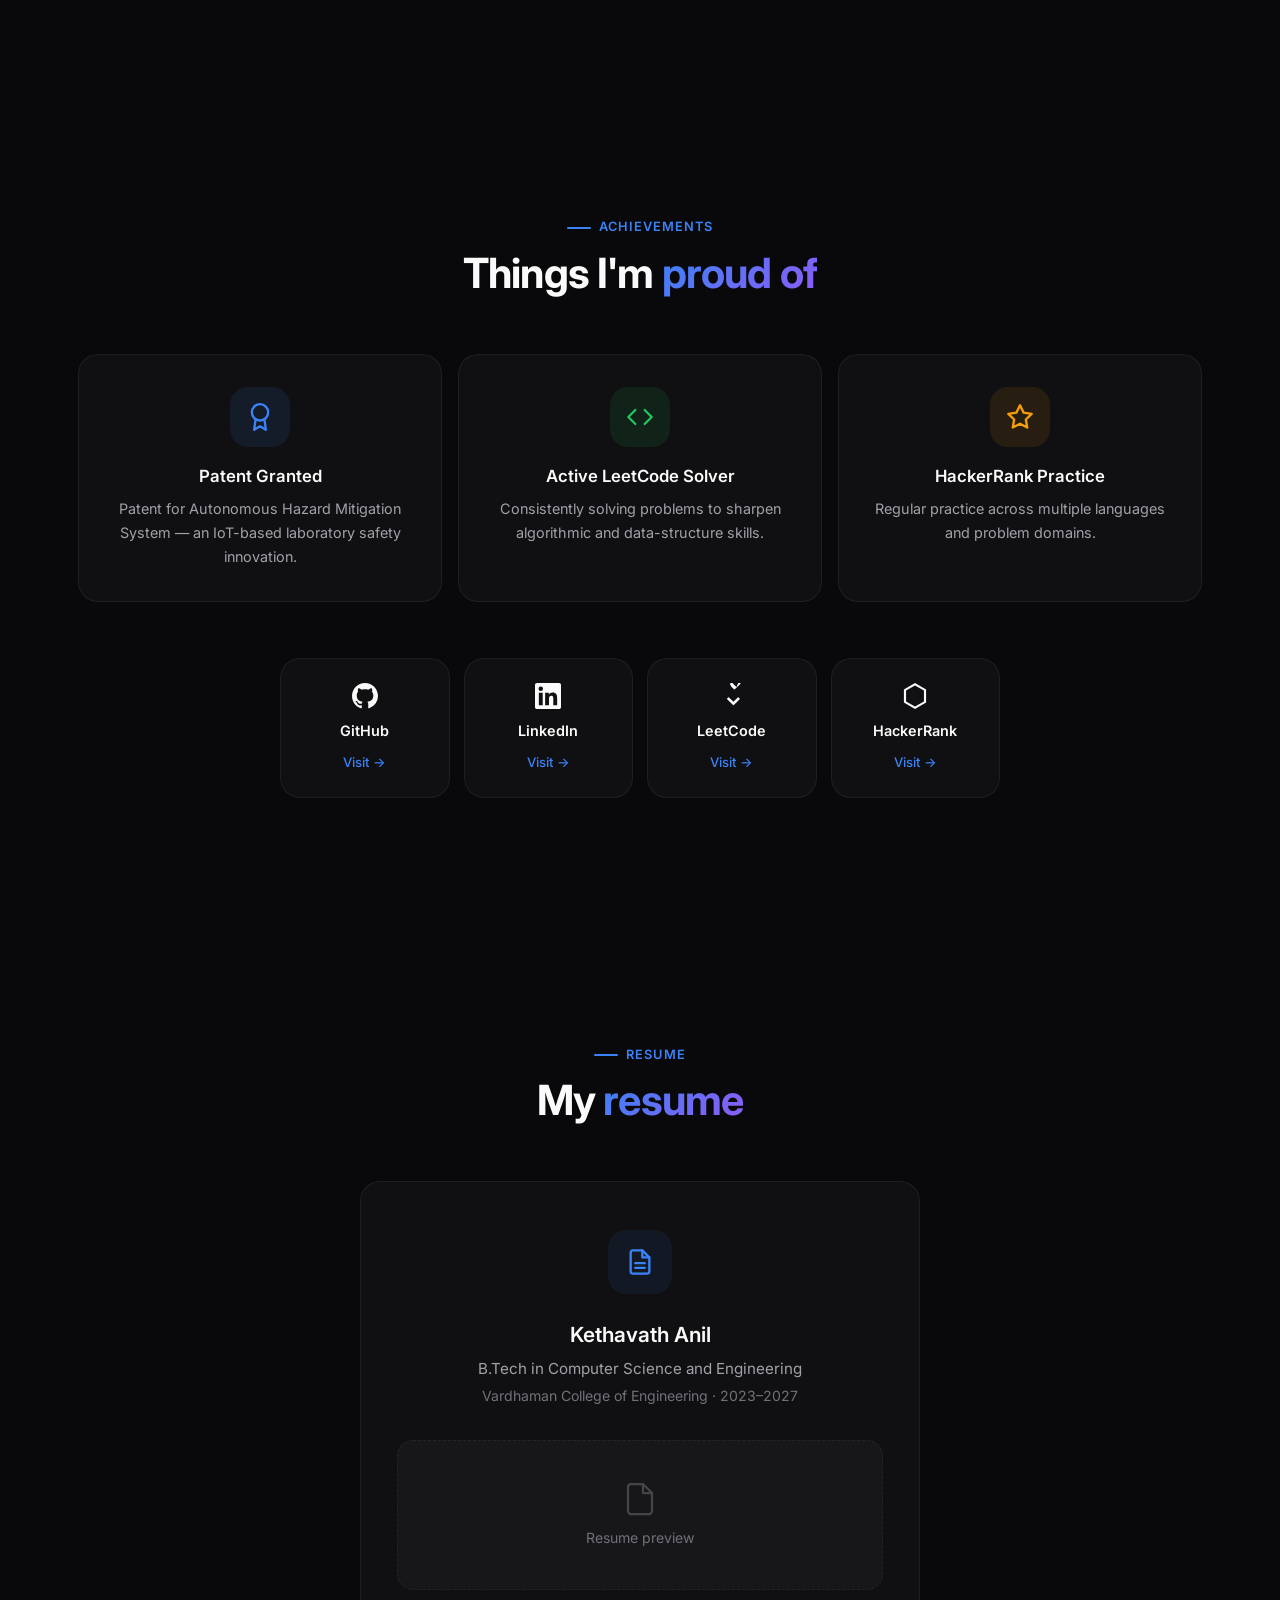
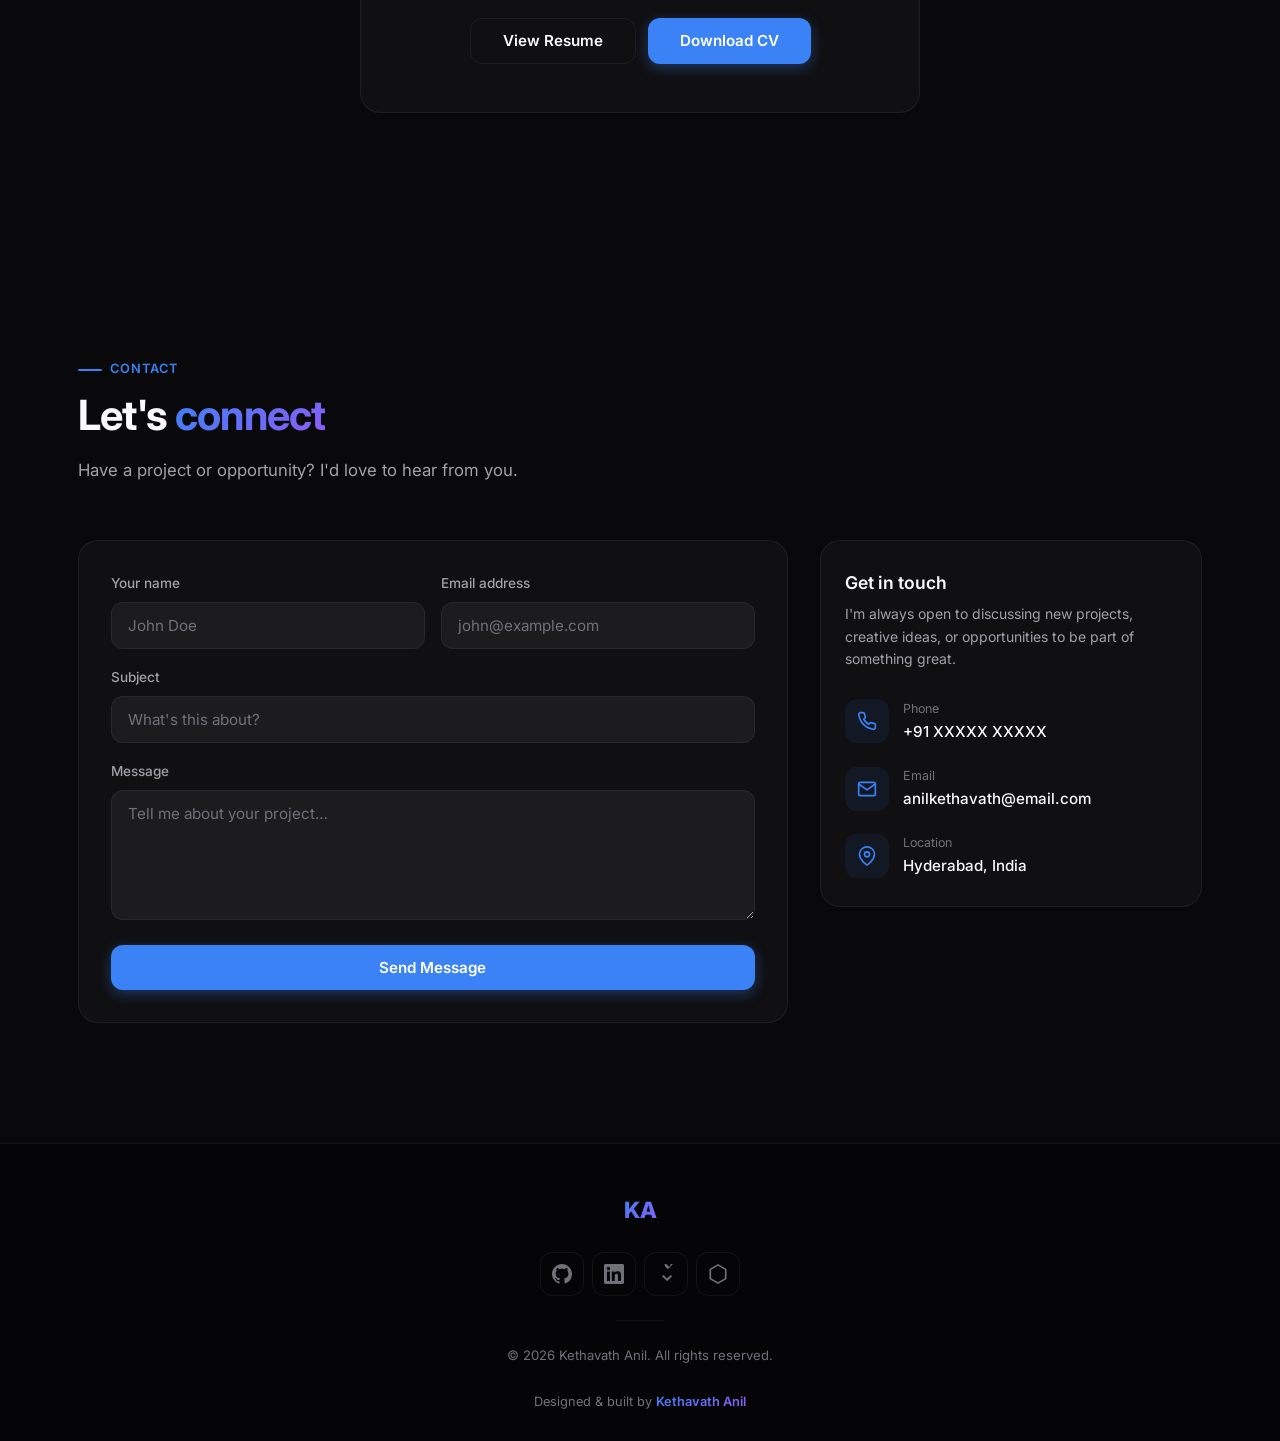
==== commit 12f8fb93: "0fe382b3-3d57-4b0c-93f7-110e67ed153b" ====
--- a/public/index.html
+++ b/public/index.html
@@ -8,7 +8,7 @@
   <link rel="preconnect" href="https://fonts.googleapis.com">
   <link rel="preconnect" href="https://fonts.gstatic.com" crossorigin>
   <link href="https://fonts.googleapis.com/css2?family=Inter:wght@300;400;500;600;700;800;900&display=swap" rel="stylesheet">
-  <link rel="icon" href="data:image/svg+xml,<svg xmlns='http://www.w3.org/2000/svg' viewBox='0 0 100 100'><text y='.9em' font-size='90'>💻</text></svg>">
+  <link rel="icon" href="data:image/svg+xml,<svg xmlns='http://www.w3.org/2000/svg' viewBox='0 0 32 32'><rect width='32' height='32' rx='8' fill='%233b82f6'/><text x='50%25' y='55%25' text-anchor='middle' dominant-baseline='middle' font-size='18' font-weight='800' fill='white' font-family='sans-serif'>KA</text></svg>">
   <link rel="stylesheet" href="css/styles.css">
 </head>
 <body>
@@ -122,14 +122,14 @@
     </div>
     <div class="skills-grid">
       <div class="card skill-card anim from-zoom d1"><h3>Languages</h3><div class="skill-tags">
-        <span class="skill-tag"><span class="e">🟧</span>HTML</span><span class="skill-tag"><span class="e">🟦</span>CSS</span><span class="skill-tag"><span class="e">🟨</span>JavaScript</span><span class="skill-tag"><span class="e">🐍</span>Python</span><span class="skill-tag"><span class="e">🗃️</span>SQL</span><span class="skill-tag"><span class="e">💻</span>Bash</span>
+        <span class="skill-tag"><span class="dot" style="background:#e34c26"></span>HTML</span><span class="skill-tag"><span class="dot" style="background:#264de4"></span>CSS</span><span class="skill-tag"><span class="dot" style="background:#f0db4f"></span>JavaScript</span><span class="skill-tag"><span class="dot" style="background:#3776ab"></span>Python</span><span class="skill-tag"><span class="dot" style="background:#00758f"></span>SQL</span><span class="skill-tag"><span class="dot" style="background:#4eaa25"></span>Bash</span>
       </div></div>
-      <div class="card skill-card anim from-zoom d2"><h3>Frameworks</h3><div class="skill-tags"><span class="skill-tag"><span class="e">🐍</span>Django</span></div></div>
+      <div class="card skill-card anim from-zoom d2"><h3>Frameworks</h3><div class="skill-tags"><span class="skill-tag"><span class="dot" style="background:#092e20"></span>Django</span></div></div>
       <div class="card skill-card anim from-zoom d3"><h3>Tools</h3><div class="skill-tags">
-        <span class="skill-tag"><span class="e">🔀</span>Git</span><span class="skill-tag"><span class="e">🐙</span>GitHub</span><span class="skill-tag"><span class="e">💎</span>VS Code</span><span class="skill-tag"><span class="e">🎨</span>Figma</span>
+        <span class="skill-tag"><span class="dot" style="background:#f05032"></span>Git</span><span class="skill-tag"><span class="dot" style="background:#f0f0f0;border:1px solid var(--glass-b)"></span>GitHub</span><span class="skill-tag"><span class="dot" style="background:#007acc"></span>VS Code</span><span class="skill-tag"><span class="dot" style="background:#a259ff"></span>Figma</span>
       </div></div>
       <div class="card skill-card anim from-zoom d4"><h3>Soft Skills</h3><div class="skill-tags">
-        <span class="skill-tag"><span class="e">🧩</span>Problem Solving</span><span class="skill-tag"><span class="e">🤝</span>Teamwork</span><span class="skill-tag"><span class="e">💬</span>Communication</span><span class="skill-tag"><span class="e">💡</span>Creativity</span>
+        <span class="skill-tag"><span class="dot" style="background:var(--blue)"></span>Problem Solving</span><span class="skill-tag"><span class="dot" style="background:#22c55e"></span>Teamwork</span><span class="skill-tag"><span class="dot" style="background:#f59e0b"></span>Communication</span><span class="skill-tag"><span class="dot" style="background:#ec4899"></span>Creativity</span>
       </div></div>
     </div>
   </div>
@@ -166,11 +166,11 @@
       <h2 class="sec-title">Professional <span class="grad">credentials</span></h2>
     </div>
     <div class="certs-grid">
-      <div class="card cert-card anim from-zoom d1"><div class="cert-icon">📊</div><div><h3>HP Data Science &amp; Analytics</h3><p>HP</p></div></div>
-      <div class="card cert-card anim from-zoom d2"><div class="cert-icon">💻</div><div><h3>Web Development with VS Code</h3><p>Microsoft</p></div></div>
-      <div class="card cert-card anim from-zoom d3"><div class="cert-icon">☁️</div><div><h3>AWS Cloud Practitioner</h3><p>Amazon Web Services</p></div></div>
-      <div class="card cert-card anim from-zoom d4"><div class="cert-icon">🌍</div><div><h3>Cambridge Linguaskill</h3><p>Cambridge Assessment</p></div></div>
-      <div class="card cert-card anim from-zoom d5"><div class="cert-icon">🎨</div><div><h3>Responsive Web Design</h3><p>FreeCodeCamp</p></div></div>
+      <div class="card cert-card anim from-zoom d1"><div class="cert-icon"><svg viewBox="0 0 24 24" width="22" height="22" fill="none" stroke="currentColor" stroke-width="2" stroke-linecap="round" stroke-linejoin="round"><path d="M18 20V10M12 20V4M6 20v-6"/></svg></div><div><h3>HP Data Science &amp; Analytics</h3><p>HP</p></div></div>
+      <div class="card cert-card anim from-zoom d2"><div class="cert-icon"><svg viewBox="0 0 24 24" width="22" height="22" fill="none" stroke="currentColor" stroke-width="2" stroke-linecap="round" stroke-linejoin="round"><polyline points="16 18 22 12 16 6"/><polyline points="8 6 2 12 8 18"/></svg></div><div><h3>Web Development with VS Code</h3><p>Microsoft</p></div></div>
+      <div class="card cert-card anim from-zoom d3"><div class="cert-icon"><svg viewBox="0 0 24 24" width="22" height="22" fill="none" stroke="currentColor" stroke-width="2" stroke-linecap="round" stroke-linejoin="round"><path d="M18 10h-1.26A8 8 0 1 0 9 20h9a5 5 0 0 0 0-10z"/></svg></div><div><h3>AWS Cloud Practitioner</h3><p>Amazon Web Services</p></div></div>
+      <div class="card cert-card anim from-zoom d4"><div class="cert-icon"><svg viewBox="0 0 24 24" width="22" height="22" fill="none" stroke="currentColor" stroke-width="2" stroke-linecap="round" stroke-linejoin="round"><circle cx="12" cy="12" r="10"/><line x1="2" y1="12" x2="22" y2="12"/><path d="M12 2a15.3 15.3 0 0 1 4 10 15.3 15.3 0 0 1-4 10 15.3 15.3 0 0 1-4-10 15.3 15.3 0 0 1 4-10z"/></svg></div><div><h3>Cambridge Linguaskill</h3><p>Cambridge Assessment</p></div></div>
+      <div class="card cert-card anim from-zoom d5"><div class="cert-icon"><svg viewBox="0 0 24 24" width="22" height="22" fill="none" stroke="currentColor" stroke-width="2" stroke-linecap="round" stroke-linejoin="round"><rect x="3" y="3" width="7" height="7"/><rect x="14" y="3" width="7" height="7"/><rect x="14" y="14" width="7" height="7"/><rect x="3" y="14" width="7" height="7"/></svg></div><div><h3>Responsive Web Design</h3><p>FreeCodeCamp</p></div></div>
     </div>
   </div>
 </section>
@@ -183,9 +183,9 @@
       <h2 class="sec-title">Things I'm <span class="grad">proud of</span></h2>
     </div>
     <div class="ach-grid">
-      <div class="card ach-card anim from-zoom d1"><div class="ach-emoji">🏆</div><h3>Patent Granted</h3><p>Patent for Autonomous Hazard Mitigation System — an IoT-based laboratory safety innovation.</p></div>
-      <div class="card ach-card anim from-zoom d2"><div class="ach-emoji">🟢</div><h3>Active LeetCode Solver</h3><p>Consistently solving problems to sharpen algorithmic and data-structure skills.</p></div>
-      <div class="card ach-card anim from-zoom d3"><div class="ach-emoji">⭐</div><h3>HackerRank Practice</h3><p>Regular practice across multiple languages and problem domains.</p></div>
+      <div class="card ach-card anim from-zoom d1"><div class="ach-icon"><svg viewBox="0 0 24 24" width="28" height="28" fill="none" stroke="currentColor" stroke-width="2" stroke-linecap="round" stroke-linejoin="round"><circle cx="12" cy="8" r="7"/><polyline points="8.21 13.89 7 23 12 20 17 23 15.79 13.88"/></svg></div><h3>Patent Granted</h3><p>Patent for Autonomous Hazard Mitigation System — an IoT-based laboratory safety innovation.</p></div>
+      <div class="card ach-card anim from-zoom d2"><div class="ach-icon ach-icon-green"><svg viewBox="0 0 24 24" width="28" height="28" fill="none" stroke="currentColor" stroke-width="2" stroke-linecap="round" stroke-linejoin="round"><polyline points="16 18 22 12 16 6"/><polyline points="8 6 2 12 8 18"/></svg></div><h3>Active LeetCode Solver</h3><p>Consistently solving problems to sharpen algorithmic and data-structure skills.</p></div>
+      <div class="card ach-card anim from-zoom d3"><div class="ach-icon ach-icon-amber"><svg viewBox="0 0 24 24" width="28" height="28" fill="none" stroke="currentColor" stroke-width="2" stroke-linecap="round" stroke-linejoin="round"><polygon points="12 2 15.09 8.26 22 9.27 17 14.14 18.18 21.02 12 17.77 5.82 21.02 7 14.14 2 9.27 8.91 8.26 12 2"/></svg></div><h3>HackerRank Practice</h3><p>Regular practice across multiple languages and problem domains.</p></div>
     </div>
     <div class="profiles-grid" style="margin-top:48px">
       <a href="#" class="card profile-card anim from-zoom d1"><svg viewBox="0 0 24 24" style="width:26px;height:26px;fill:currentColor"><path d="M12 0C5.37 0 0 5.37 0 12c0 5.31 3.435 9.795 8.205 11.385.6.105.825-.255.825-.57 0-.285-.015-1.23-.015-2.235-3.015.555-3.795-.735-4.035-1.41-.135-.345-.72-1.41-1.23-1.695-.42-.225-1.02-.78-.015-.795.945-.015 1.62.87 1.845 1.23 1.08 1.815 2.805 1.305 3.495.99.105-.78.42-1.305.765-1.605-2.67-.3-5.46-1.335-5.46-5.925 0-1.305.465-2.385 1.23-3.225-.12-.3-.54-1.53.12-3.18 0 0 1.005-.315 3.3 1.23.96-.27 1.98-.405 3-.405s2.04.135 3 .405c2.295-1.56 3.3-1.23 3.3-1.23.66 1.65.24 2.88.12 3.18.765.84 1.23 1.905 1.23 3.225 0 4.605-2.805 5.625-5.475 5.925.435.375.81 1.095.81 2.22 0 1.605-.015 2.895-.015 3.3 0 .315.225.69.825.57A12.02 12.02 0 0024 12c0-6.63-5.37-12-12-12z"/></svg><span class="p-name">GitHub</span><span class="p-visit">Visit →</span></a>
@@ -205,7 +205,7 @@
     </div>
     <div class="resume-wrap anim from-zoom d1">
       <div class="card resume-card">
-        <div class="resume-icon">📄</div>
+        <div class="resume-icon"><svg viewBox="0 0 24 24" width="28" height="28" fill="none" stroke="currentColor" stroke-width="2" stroke-linecap="round" stroke-linejoin="round"><path d="M14 2H6a2 2 0 00-2 2v16a2 2 0 002 2h12a2 2 0 002-2V8z"/><polyline points="14 2 14 8 20 8"/><line x1="16" y1="13" x2="8" y2="13"/><line x1="16" y1="17" x2="8" y2="17"/></svg></div>
         <h3>Kethavath Anil</h3>
         <p class="resume-sub">B.Tech in Computer Science and Engineering</p>
         <p class="resume-school">Vardhaman College of Engineering · 2023–2027</p>
--- a/public/css/styles.css
+++ b/public/css/styles.css
@@ -188,7 +188,7 @@
 .skill-tags{display:flex;flex-wrap:wrap;gap:8px}
 .skill-tag{display:inline-flex;align-items:center;gap:7px;padding:8px 14px;border-radius:10px;border:1px solid var(--glass-b);background:var(--glass);font-size:.88rem;font-weight:500;transition:all .25s;cursor:default}
 .skill-tag:hover{border-color:var(--blue);background:rgba(59,130,246,.06);transform:translateY(-2px)}
-.skill-tag .e{font-size:1.15rem;line-height:1}
+.skill-tag .dot{width:10px;height:10px;border-radius:50%;flex-shrink:0}
 
 /* ════════════ PROJECTS ════════════ */
 .filters{display:flex;gap:8px;margin-bottom:36px;flex-wrap:wrap}
@@ -219,7 +219,7 @@
 .certs-grid{display:grid;grid-template-columns:repeat(3,1fr);gap:16px}
 @media(max-width:768px){.certs-grid{grid-template-columns:1fr}}
 .cert-card{display:flex;align-items:center;gap:16px;padding:22px 20px}
-.cert-icon{font-size:1.6rem;width:48px;text-align:center;flex-shrink:0}
+.cert-icon{width:48px;height:48px;border-radius:14px;background:rgba(59,130,246,.08);display:flex;align-items:center;justify-content:center;flex-shrink:0;color:var(--blue)}
 .cert-card h3{font-size:.95rem;font-weight:600;line-height:1.35;margin-bottom:2px}
 .cert-card p{color:var(--t3);font-size:.82rem}
 
@@ -227,7 +227,9 @@
 .ach-grid{display:grid;grid-template-columns:repeat(3,1fr);gap:16px;margin-bottom:56px}
 @media(max-width:768px){.ach-grid{grid-template-columns:1fr}}
 .ach-card{text-align:center;padding:32px 24px}
-.ach-emoji{font-size:2.6rem;margin-bottom:16px;display:inline-block;animation:float 5s ease-in-out infinite}
+.ach-icon{width:60px;height:60px;border-radius:18px;background:rgba(59,130,246,.1);display:flex;align-items:center;justify-content:center;margin:0 auto 16px;color:var(--blue);animation:float 5s ease-in-out infinite}
+.ach-icon-green{background:rgba(34,197,94,.1);color:#22c55e}
+.ach-icon-amber{background:rgba(245,158,11,.1);color:#f59e0b}
 .ach-card h3{font-size:1.05rem;font-weight:600;margin-bottom:8px}
 .ach-card p{color:var(--t2);font-size:.9rem;line-height:1.65}
 .profiles-grid{display:grid;grid-template-columns:repeat(4,1fr);gap:14px;max-width:720px;margin:0 auto}
@@ -240,7 +242,7 @@
 /* ════════════ RESUME ════════════ */
 .resume-wrap{max-width:560px;margin:0 auto}
 .resume-card{padding:48px 36px;text-align:center}
-.resume-icon{width:64px;height:64px;border-radius:18px;background:rgba(59,130,246,.08);display:flex;align-items:center;justify-content:center;margin:0 auto 24px;font-size:1.6rem}
+.resume-icon{width:64px;height:64px;border-radius:18px;background:rgba(59,130,246,.08);display:flex;align-items:center;justify-content:center;margin:0 auto 24px;color:var(--blue)}
 .resume-card h3{font-size:1.3rem;font-weight:600;margin-bottom:6px}
 .resume-sub{color:var(--t2);font-size:.95rem;margin-bottom:4px}
 .resume-school{color:var(--t3);font-size:.88rem;margin-bottom:32px}
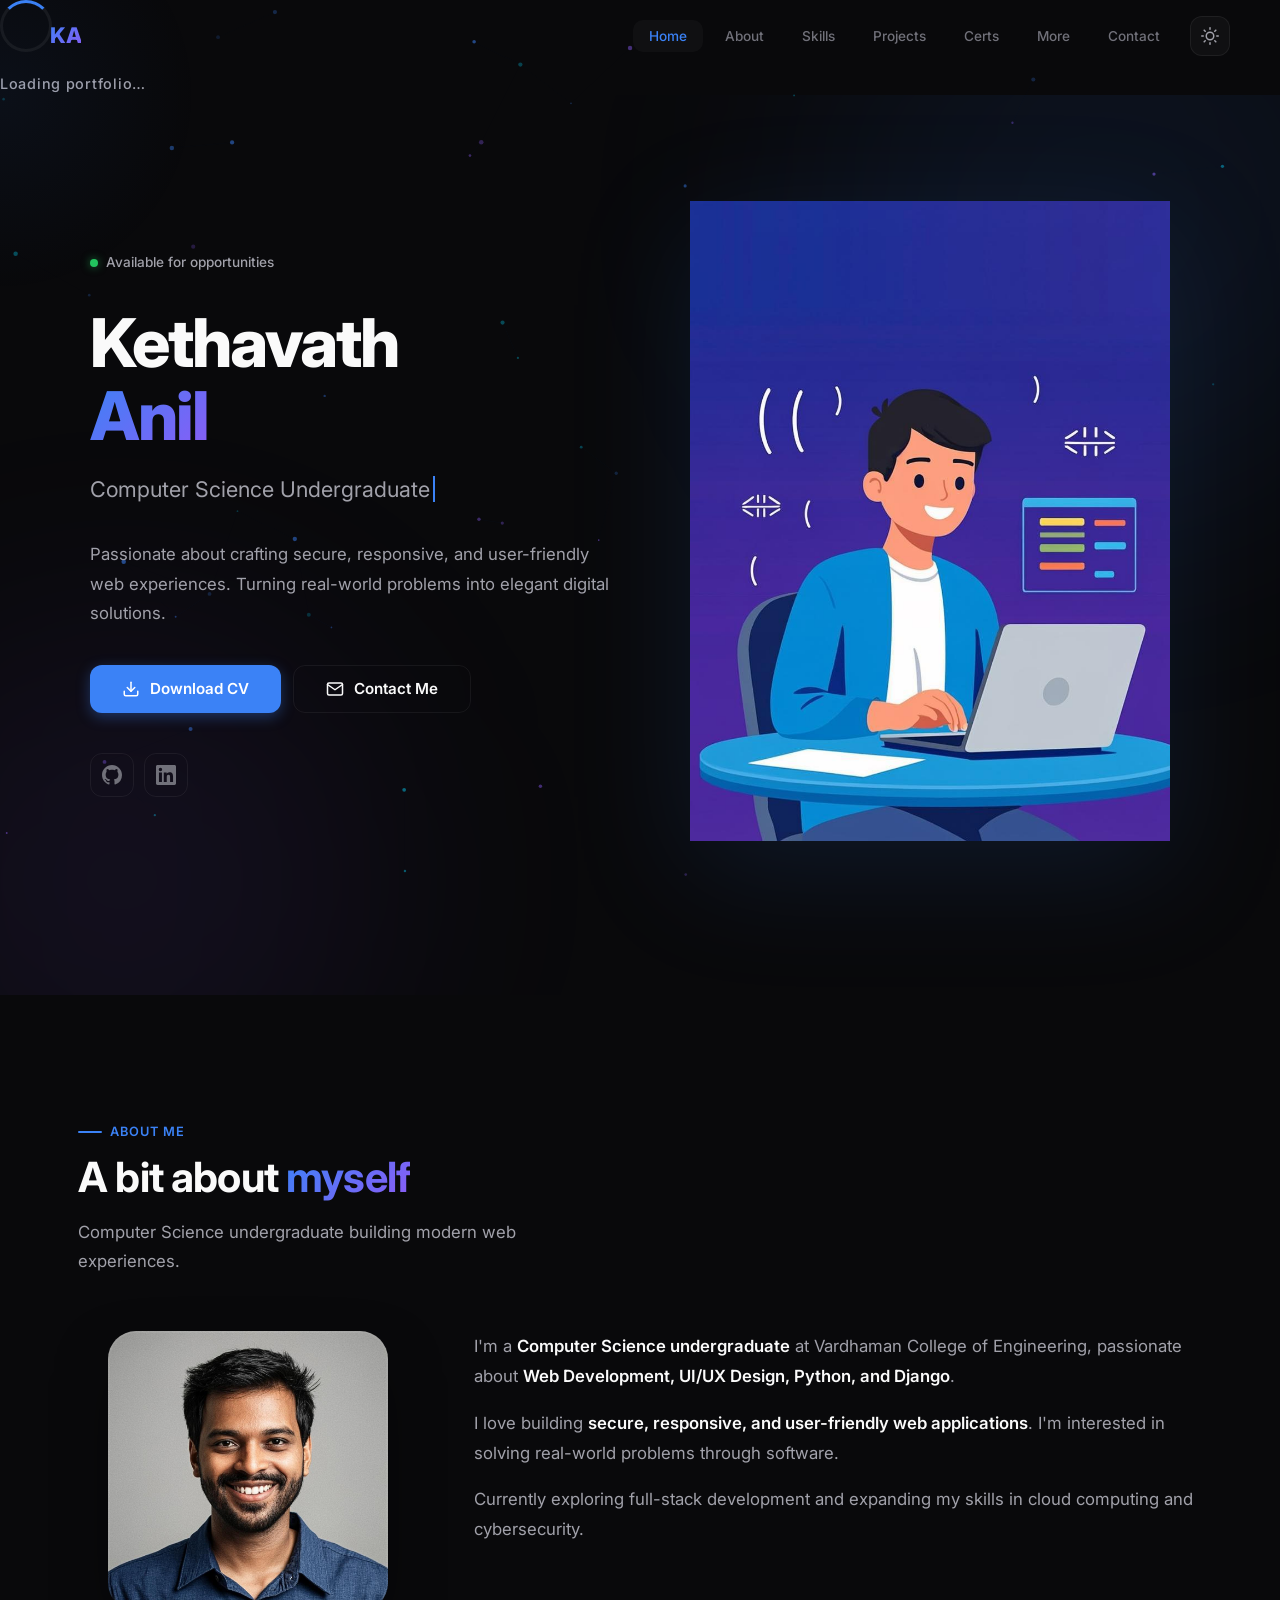
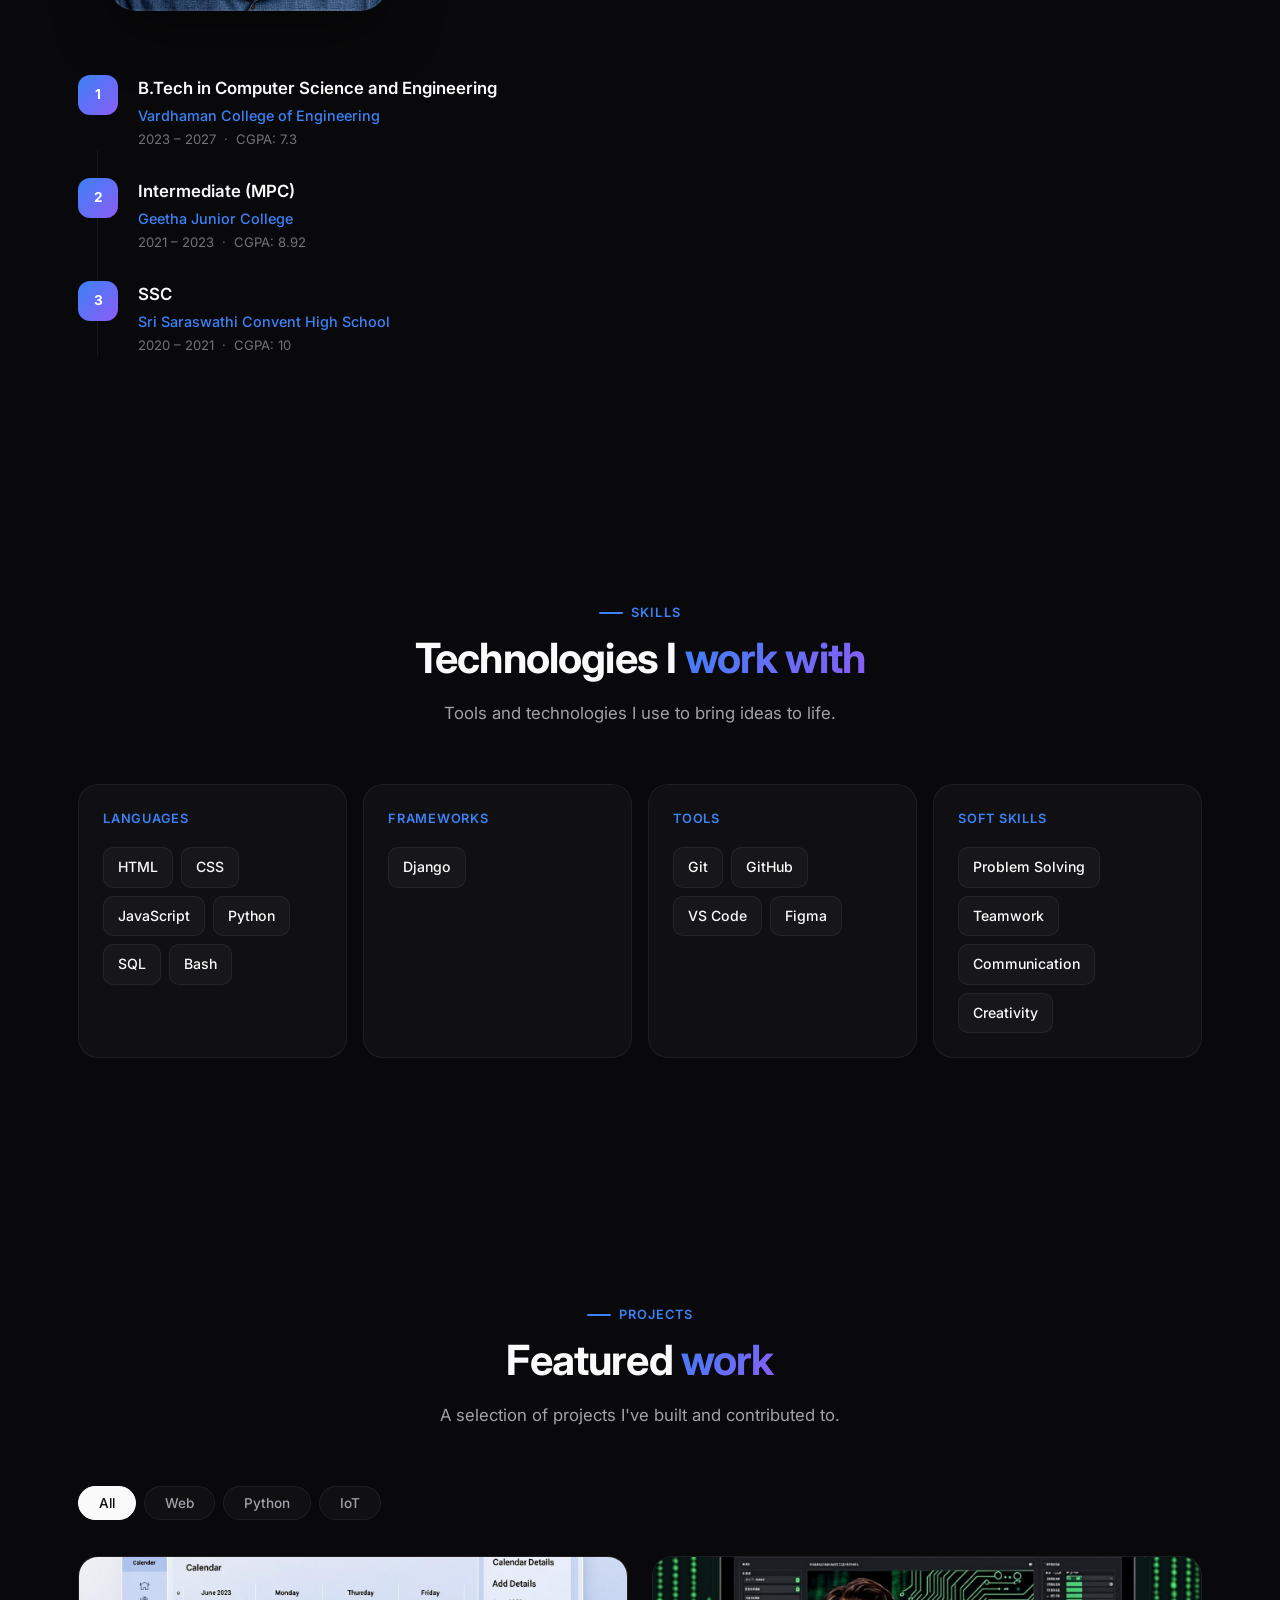
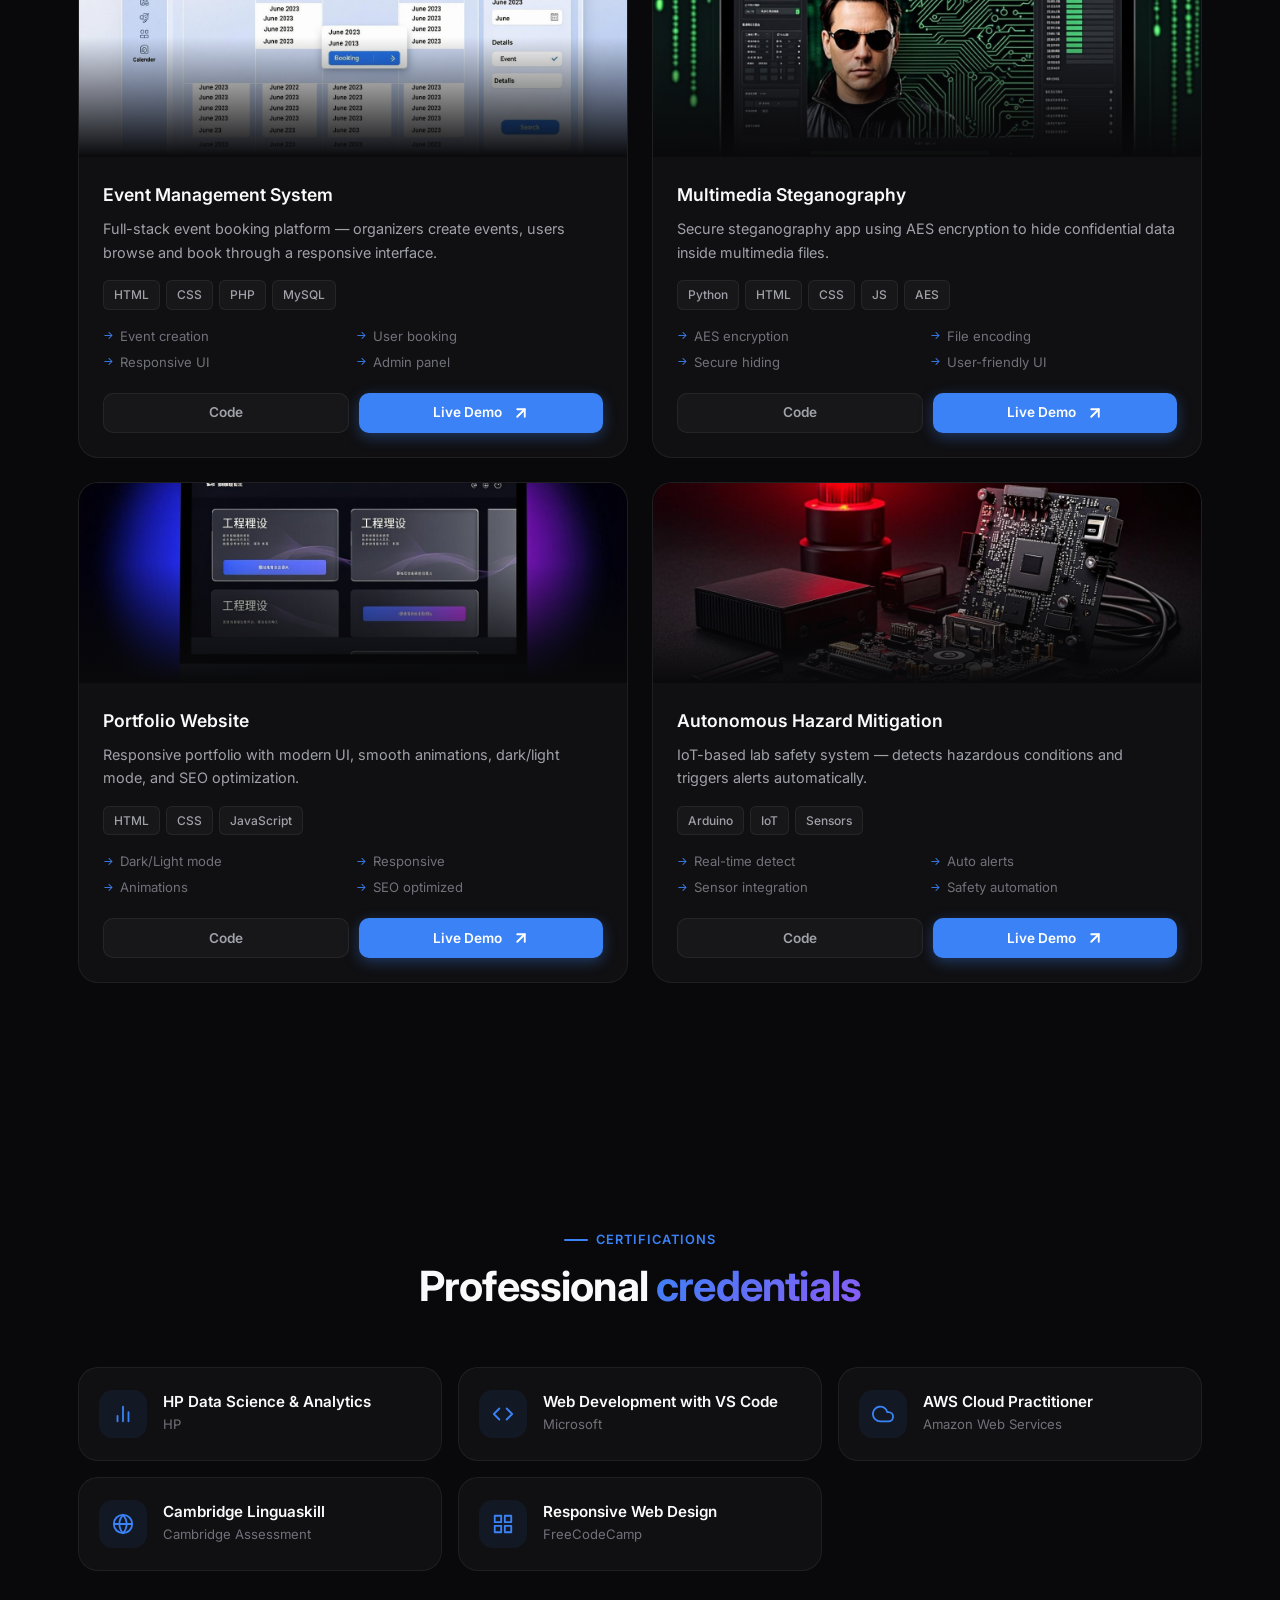
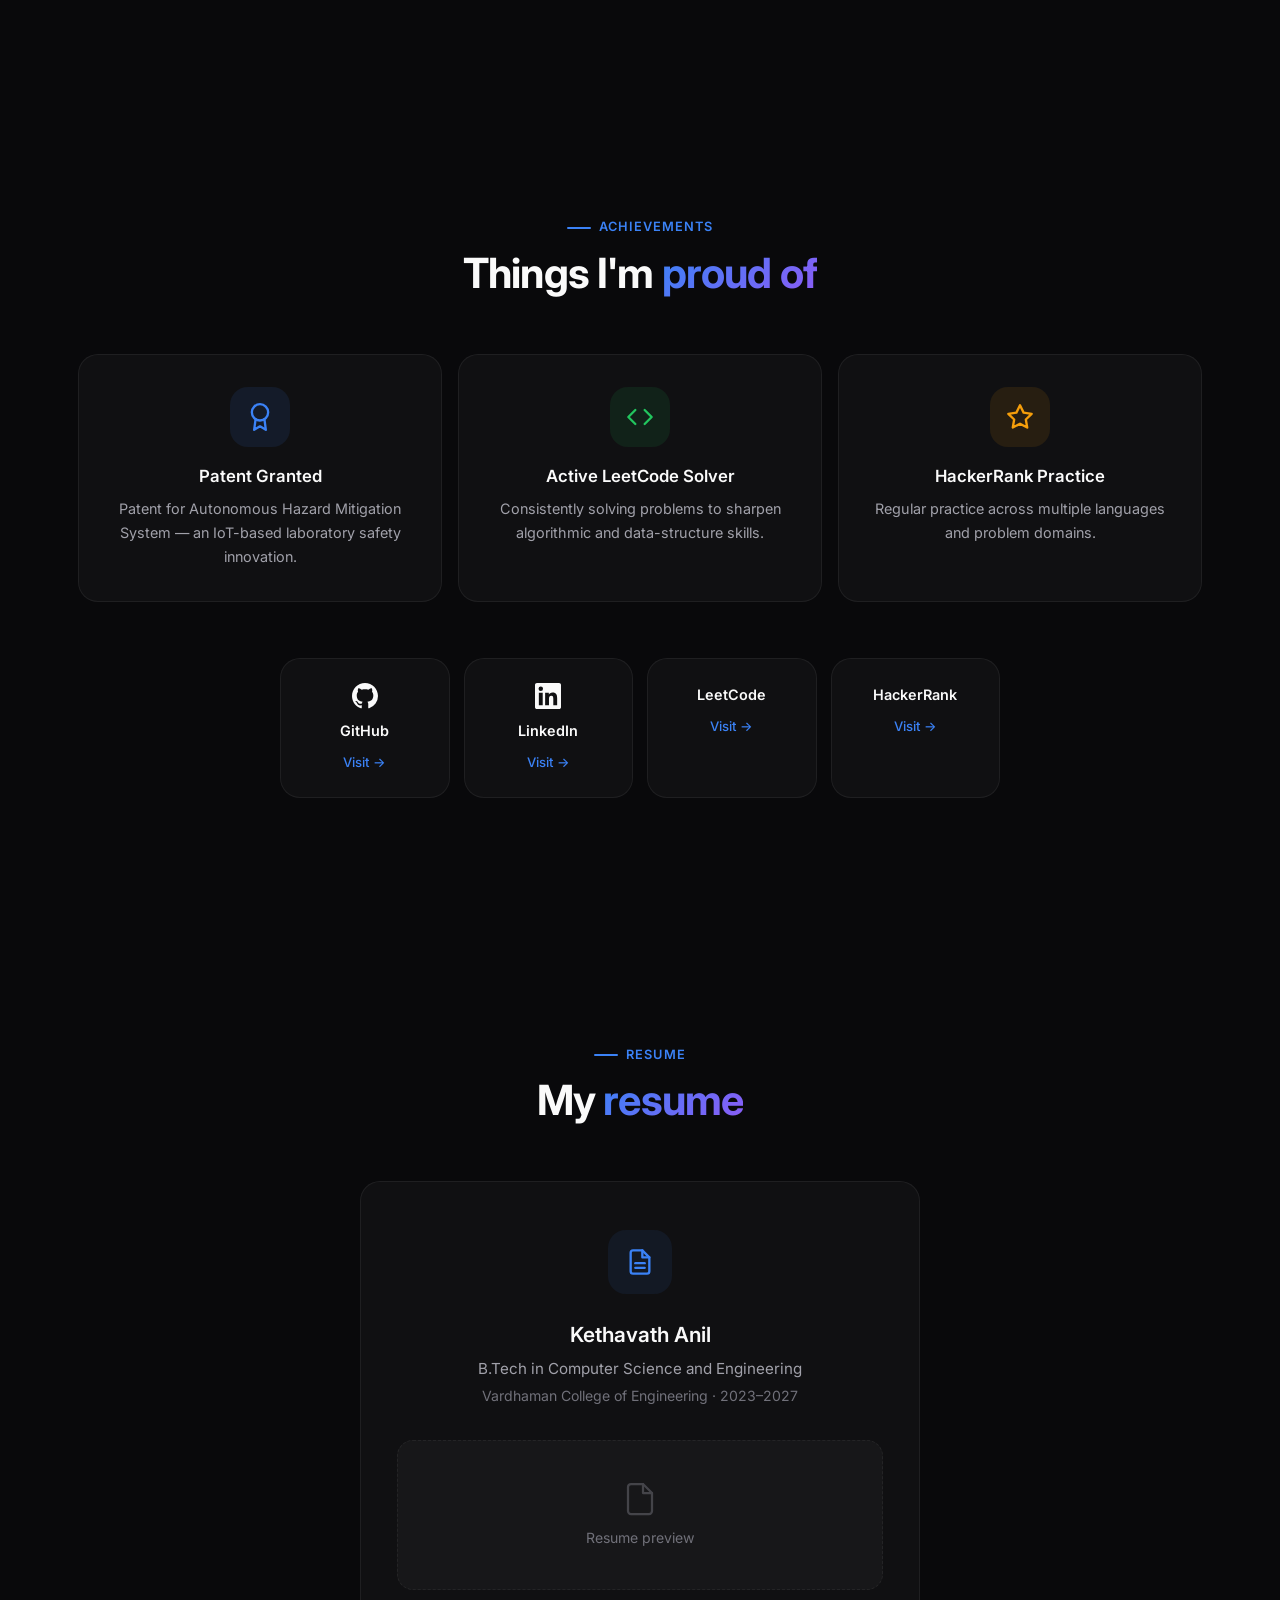
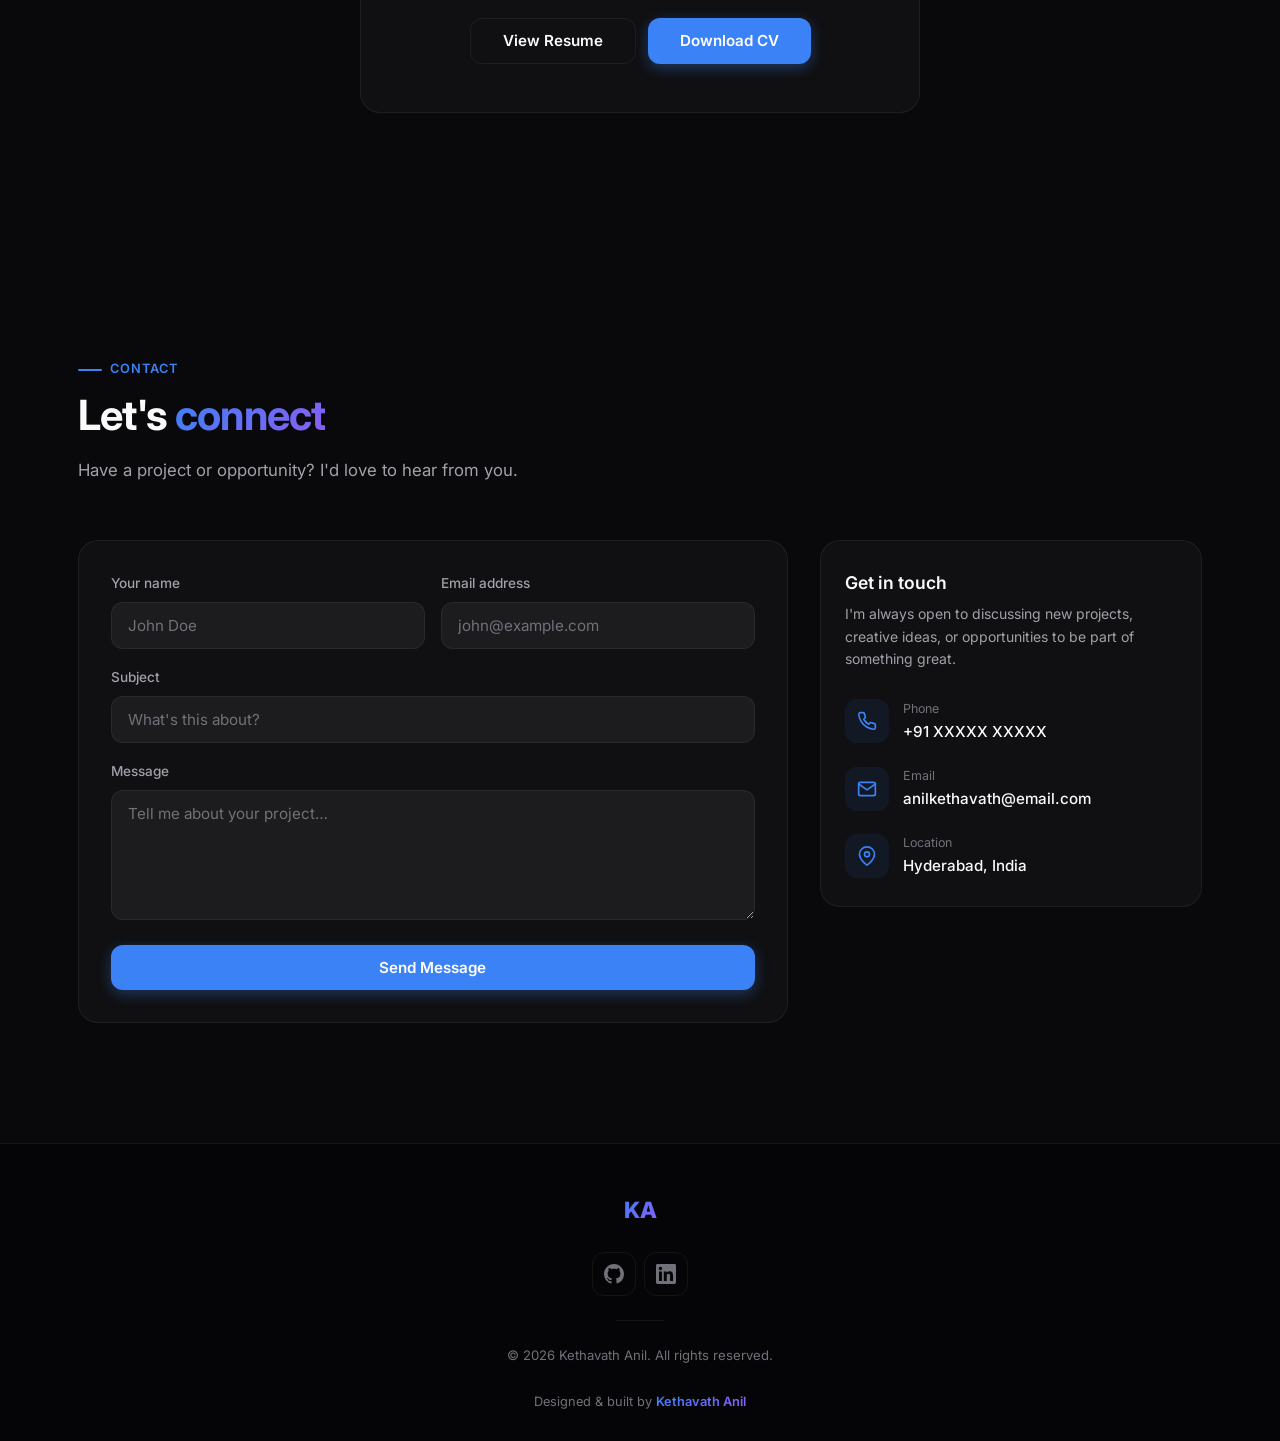
==== commit 14347942: "37797d24-1644-4473-ba2e-a0ecd194fa1a" ====
--- a/public/index.html
+++ b/public/index.html
@@ -77,8 +77,6 @@
         <div class="hero-socials">
           <a href="#" class="social-btn" aria-label="GitHub"><svg viewBox="0 0 24 24"><path d="M12 0C5.37 0 0 5.37 0 12c0 5.31 3.435 9.795 8.205 11.385.6.105.825-.255.825-.57 0-.285-.015-1.23-.015-2.235-3.015.555-3.795-.735-4.035-1.41-.135-.345-.72-1.41-1.23-1.695-.42-.225-1.02-.78-.015-.795.945-.015 1.62.87 1.845 1.23 1.08 1.815 2.805 1.305 3.495.99.105-.78.42-1.305.765-1.605-2.67-.3-5.46-1.335-5.46-5.925 0-1.305.465-2.385 1.23-3.225-.12-.3-.54-1.53.12-3.18 0 0 1.005-.315 3.3 1.23.96-.27 1.98-.405 3-.405s2.04.135 3 .405c2.295-1.56 3.3-1.23 3.3-1.23.66 1.65.24 2.88.12 3.18.765.84 1.23 1.905 1.23 3.225 0 4.605-2.805 5.625-5.475 5.925.435.375.81 1.095.81 2.22 0 1.605-.015 2.895-.015 3.3 0 .315.225.69.825.57A12.02 12.02 0 0024 12c0-6.63-5.37-12-12-12z"/></svg></a>
           <a href="#" class="social-btn" aria-label="LinkedIn"><svg viewBox="0 0 24 24"><path d="M20.447 20.452h-3.554v-5.569c0-1.328-.027-3.037-1.852-3.037-1.853 0-2.136 1.445-2.136 2.939v5.667H9.351V9h3.414v1.561h.046c.477-.9 1.637-1.85 3.37-1.85 3.601 0 4.267 2.37 4.267 5.455v6.286zM5.337 7.433a2.062 2.062 0 01-2.063-2.065 2.064 2.064 0 112.063 2.065zm1.782 13.019H3.555V9h3.564v11.452zM22.225 0H1.771C.792 0 0 .774 0 1.729v20.542C0 23.227.792 24 1.771 24h20.451C23.2 24 24 23.227 24 22.271V1.729C24 .774 23.2 0 22.222 0h.003z"/></svg></a>
-          <a href="#" class="social-btn" aria-label="LeetCode"><svg viewBox="0 0 24 24"><path d="M16.102 17.93l-2.697 2.607-.106.053-.105-.053-5.648-5.482a.538.538 0 010-.77l.928-.9a.533.533 0 01.752 0l4.074 3.952 4.073-3.951a.533.533 0 01.752 0l.928.9a.538.538 0 010 .77zm-4.697-14.467l2.697 2.607.106.053.105-.053 5.648-5.483a.538.538 0 010-.77l-.928-.9a.533.533 0 00-.752 0L16.102 3.62l-4.074-3.952a.533.533 0 00-.752 0l-.928.9a.538.538 0 000 .77z"/></svg></a>
-          <a href="#" class="social-btn" aria-label="HackerRank"><svg viewBox="0 0 24 24"><path d="M12 0L1.75 6v12L12 24l10.25-6V6zm0 2.249L20.25 7v10l-8.25 4.75L3.75 17V7z"/></svg></a>
         </div>
       </div>
       <div class="hero-visual"><img src="images/hero-illustration.png" alt="Developer illustration" loading="eager"></div>
@@ -122,14 +120,14 @@
     </div>
     <div class="skills-grid">
       <div class="card skill-card anim from-zoom d1"><h3>Languages</h3><div class="skill-tags">
-        <span class="skill-tag"><span class="dot" style="background:#e34c26"></span>HTML</span><span class="skill-tag"><span class="dot" style="background:#264de4"></span>CSS</span><span class="skill-tag"><span class="dot" style="background:#f0db4f"></span>JavaScript</span><span class="skill-tag"><span class="dot" style="background:#3776ab"></span>Python</span><span class="skill-tag"><span class="dot" style="background:#00758f"></span>SQL</span><span class="skill-tag"><span class="dot" style="background:#4eaa25"></span>Bash</span>
+        <span class="skill-tag">HTML</span><span class="skill-tag">CSS</span><span class="skill-tag">JavaScript</span><span class="skill-tag">Python</span><span class="skill-tag">SQL</span><span class="skill-tag">Bash</span>
       </div></div>
-      <div class="card skill-card anim from-zoom d2"><h3>Frameworks</h3><div class="skill-tags"><span class="skill-tag"><span class="dot" style="background:#092e20"></span>Django</span></div></div>
+      <div class="card skill-card anim from-zoom d2"><h3>Frameworks</h3><div class="skill-tags"><span class="skill-tag">Django</span></div></div>
       <div class="card skill-card anim from-zoom d3"><h3>Tools</h3><div class="skill-tags">
-        <span class="skill-tag"><span class="dot" style="background:#f05032"></span>Git</span><span class="skill-tag"><span class="dot" style="background:#f0f0f0;border:1px solid var(--glass-b)"></span>GitHub</span><span class="skill-tag"><span class="dot" style="background:#007acc"></span>VS Code</span><span class="skill-tag"><span class="dot" style="background:#a259ff"></span>Figma</span>
+        <span class="skill-tag">Git</span><span class="skill-tag">GitHub</span><span class="skill-tag">VS Code</span><span class="skill-tag">Figma</span>
       </div></div>
       <div class="card skill-card anim from-zoom d4"><h3>Soft Skills</h3><div class="skill-tags">
-        <span class="skill-tag"><span class="dot" style="background:var(--blue)"></span>Problem Solving</span><span class="skill-tag"><span class="dot" style="background:#22c55e"></span>Teamwork</span><span class="skill-tag"><span class="dot" style="background:#f59e0b"></span>Communication</span><span class="skill-tag"><span class="dot" style="background:#ec4899"></span>Creativity</span>
+        <span class="skill-tag">Problem Solving</span><span class="skill-tag">Teamwork</span><span class="skill-tag">Communication</span><span class="skill-tag">Creativity</span>
       </div></div>
     </div>
   </div>
@@ -190,8 +188,8 @@
     <div class="profiles-grid" style="margin-top:48px">
       <a href="#" class="card profile-card anim from-zoom d1"><svg viewBox="0 0 24 24" style="width:26px;height:26px;fill:currentColor"><path d="M12 0C5.37 0 0 5.37 0 12c0 5.31 3.435 9.795 8.205 11.385.6.105.825-.255.825-.57 0-.285-.015-1.23-.015-2.235-3.015.555-3.795-.735-4.035-1.41-.135-.345-.72-1.41-1.23-1.695-.42-.225-1.02-.78-.015-.795.945-.015 1.62.87 1.845 1.23 1.08 1.815 2.805 1.305 3.495.99.105-.78.42-1.305.765-1.605-2.67-.3-5.46-1.335-5.46-5.925 0-1.305.465-2.385 1.23-3.225-.12-.3-.54-1.53.12-3.18 0 0 1.005-.315 3.3 1.23.96-.27 1.98-.405 3-.405s2.04.135 3 .405c2.295-1.56 3.3-1.23 3.3-1.23.66 1.65.24 2.88.12 3.18.765.84 1.23 1.905 1.23 3.225 0 4.605-2.805 5.625-5.475 5.925.435.375.81 1.095.81 2.22 0 1.605-.015 2.895-.015 3.3 0 .315.225.69.825.57A12.02 12.02 0 0024 12c0-6.63-5.37-12-12-12z"/></svg><span class="p-name">GitHub</span><span class="p-visit">Visit →</span></a>
       <a href="#" class="card profile-card anim from-zoom d2"><svg viewBox="0 0 24 24" style="width:26px;height:26px;fill:currentColor"><path d="M20.447 20.452h-3.554v-5.569c0-1.328-.027-3.037-1.852-3.037-1.853 0-2.136 1.445-2.136 2.939v5.667H9.351V9h3.414v1.561h.046c.477-.9 1.637-1.85 3.37-1.85 3.601 0 4.267 2.37 4.267 5.455v6.286zM5.337 7.433a2.062 2.062 0 01-2.063-2.065 2.064 2.064 0 112.063 2.065zm1.782 13.019H3.555V9h3.564v11.452zM22.225 0H1.771C.792 0 0 .774 0 1.729v20.542C0 23.227.792 24 1.771 24h20.451C23.2 24 24 23.227 24 22.271V1.729C24 .774 23.2 0 22.222 0h.003z"/></svg><span class="p-name">LinkedIn</span><span class="p-visit">Visit →</span></a>
-      <a href="#" class="card profile-card anim from-zoom d3"><svg viewBox="0 0 24 24" style="width:26px;height:26px;fill:currentColor"><path d="M16.102 17.93l-2.697 2.607-.106.053-.105-.053-5.648-5.482a.538.538 0 010-.77l.928-.9a.533.533 0 01.752 0l4.074 3.952 4.073-3.951a.533.533 0 01.752 0l.928.9a.538.538 0 010 .77zm-4.697-14.467l2.697 2.607.106.053.105-.053 5.648-5.483a.538.538 0 010-.77l-.928-.9a.533.533 0 00-.752 0L16.102 3.62l-4.074-3.952a.533.533 0 00-.752 0l-.928.9a.538.538 0 000 .77z"/></svg><span class="p-name">LeetCode</span><span class="p-visit">Visit →</span></a>
-      <a href="#" class="card profile-card anim from-zoom d4"><svg viewBox="0 0 24 24" style="width:26px;height:26px;fill:currentColor"><path d="M12 0L1.75 6v12L12 24l10.25-6V6zm0 2.249L20.25 7v10l-8.25 4.75L3.75 17V7z"/></svg><span class="p-name">HackerRank</span><span class="p-visit">Visit →</span></a>
+      <a href="#" class="card profile-card anim from-zoom d3"><span class="p-name">LeetCode</span><span class="p-visit">Visit →</span></a>
+      <a href="#" class="card profile-card anim from-zoom d4"><span class="p-name">HackerRank</span><span class="p-visit">Visit →</span></a>
     </div>
   </div>
 </section>
@@ -254,8 +252,6 @@
     <div class="footer-socials">
       <a href="#" class="social-btn" aria-label="GitHub"><svg width="18" height="18" viewBox="0 0 24 24"><path d="M12 0C5.37 0 0 5.37 0 12c0 5.31 3.435 9.795 8.205 11.385.6.105.825-.255.825-.57 0-.285-.015-1.23-.015-2.235-3.015.555-3.795-.735-4.035-1.41-.135-.345-.72-1.41-1.23-1.695-.42-.225-1.02-.78-.015-.795.945-.015 1.62.87 1.845 1.23 1.08 1.815 2.805 1.305 3.495.99.105-.78.42-1.305.765-1.605-2.67-.3-5.46-1.335-5.46-5.925 0-1.305.465-2.385 1.23-3.225-.12-.3-.54-1.53.12-3.18 0 0 1.005-.315 3.3 1.23.96-.27 1.98-.405 3-.405s2.04.135 3 .405c2.295-1.56 3.3-1.23 3.3-1.23.66 1.65.24 2.88.12 3.18.765.84 1.23 1.905 1.23 3.225 0 4.605-2.805 5.625-5.475 5.925.435.375.81 1.095.81 2.22 0 1.605-.015 2.895-.015 3.3 0 .315.225.69.825.57A12.02 12.02 0 0024 12c0-6.63-5.37-12-12-12z"/></svg></a>
       <a href="#" class="social-btn" aria-label="LinkedIn"><svg width="18" height="18" viewBox="0 0 24 24"><path d="M20.447 20.452h-3.554v-5.569c0-1.328-.027-3.037-1.852-3.037-1.853 0-2.136 1.445-2.136 2.939v5.667H9.351V9h3.414v1.561h.046c.477-.9 1.637-1.85 3.37-1.85 3.601 0 4.267 2.37 4.267 5.455v6.286zM5.337 7.433a2.062 2.062 0 01-2.063-2.065 2.064 2.064 0 112.063 2.065zm1.782 13.019H3.555V9h3.564v11.452zM22.225 0H1.771C.792 0 0 .774 0 1.729v20.542C0 23.227.792 24 1.771 24h20.451C23.2 24 24 23.227 24 22.271V1.729C24 .774 23.2 0 22.222 0h.003z"/></svg></a>
-      <a href="#" class="social-btn" aria-label="LeetCode"><svg width="18" height="18" viewBox="0 0 24 24"><path d="M16.102 17.93l-2.697 2.607-.106.053-.105-.053-5.648-5.482a.538.538 0 010-.77l.928-.9a.533.533 0 01.752 0l4.074 3.952 4.073-3.951a.533.533 0 01.752 0l.928.9a.538.538 0 010 .77zm-4.697-14.467l2.697 2.607.106.053.105-.053 5.648-5.483a.538.538 0 010-.77l-.928-.9a.533.533 0 00-.752 0L16.102 3.62l-4.074-3.952a.533.533 0 00-.752 0l-.928.9a.538.538 0 000 .77z"/></svg></a>
-      <a href="#" class="social-btn" aria-label="HackerRank"><svg width="18" height="18" viewBox="0 0 24 24"><path d="M12 0L1.75 6v12L12 24l10.25-6V6zm0 2.249L20.25 7v10l-8.25 4.75L3.75 17V7z"/></svg></a>
     </div>
     <div class="footer-line"></div>
     <p class="copy">© <span id="yr"></span> Kethavath Anil. All rights reserved.</p>
--- a/public/css/styles.css
+++ b/public/css/styles.css
@@ -188,7 +188,7 @@
 .skill-tags{display:flex;flex-wrap:wrap;gap:8px}
 .skill-tag{display:inline-flex;align-items:center;gap:7px;padding:8px 14px;border-radius:10px;border:1px solid var(--glass-b);background:var(--glass);font-size:.88rem;font-weight:500;transition:all .25s;cursor:default}
 .skill-tag:hover{border-color:var(--blue);background:rgba(59,130,246,.06);transform:translateY(-2px)}
-.skill-tag .dot{width:10px;height:10px;border-radius:50%;flex-shrink:0}
+.skill-tag .dot{display:none}
 
 /* ════════════ PROJECTS ════════════ */
 .filters{display:flex;gap:8px;margin-bottom:36px;flex-wrap:wrap}
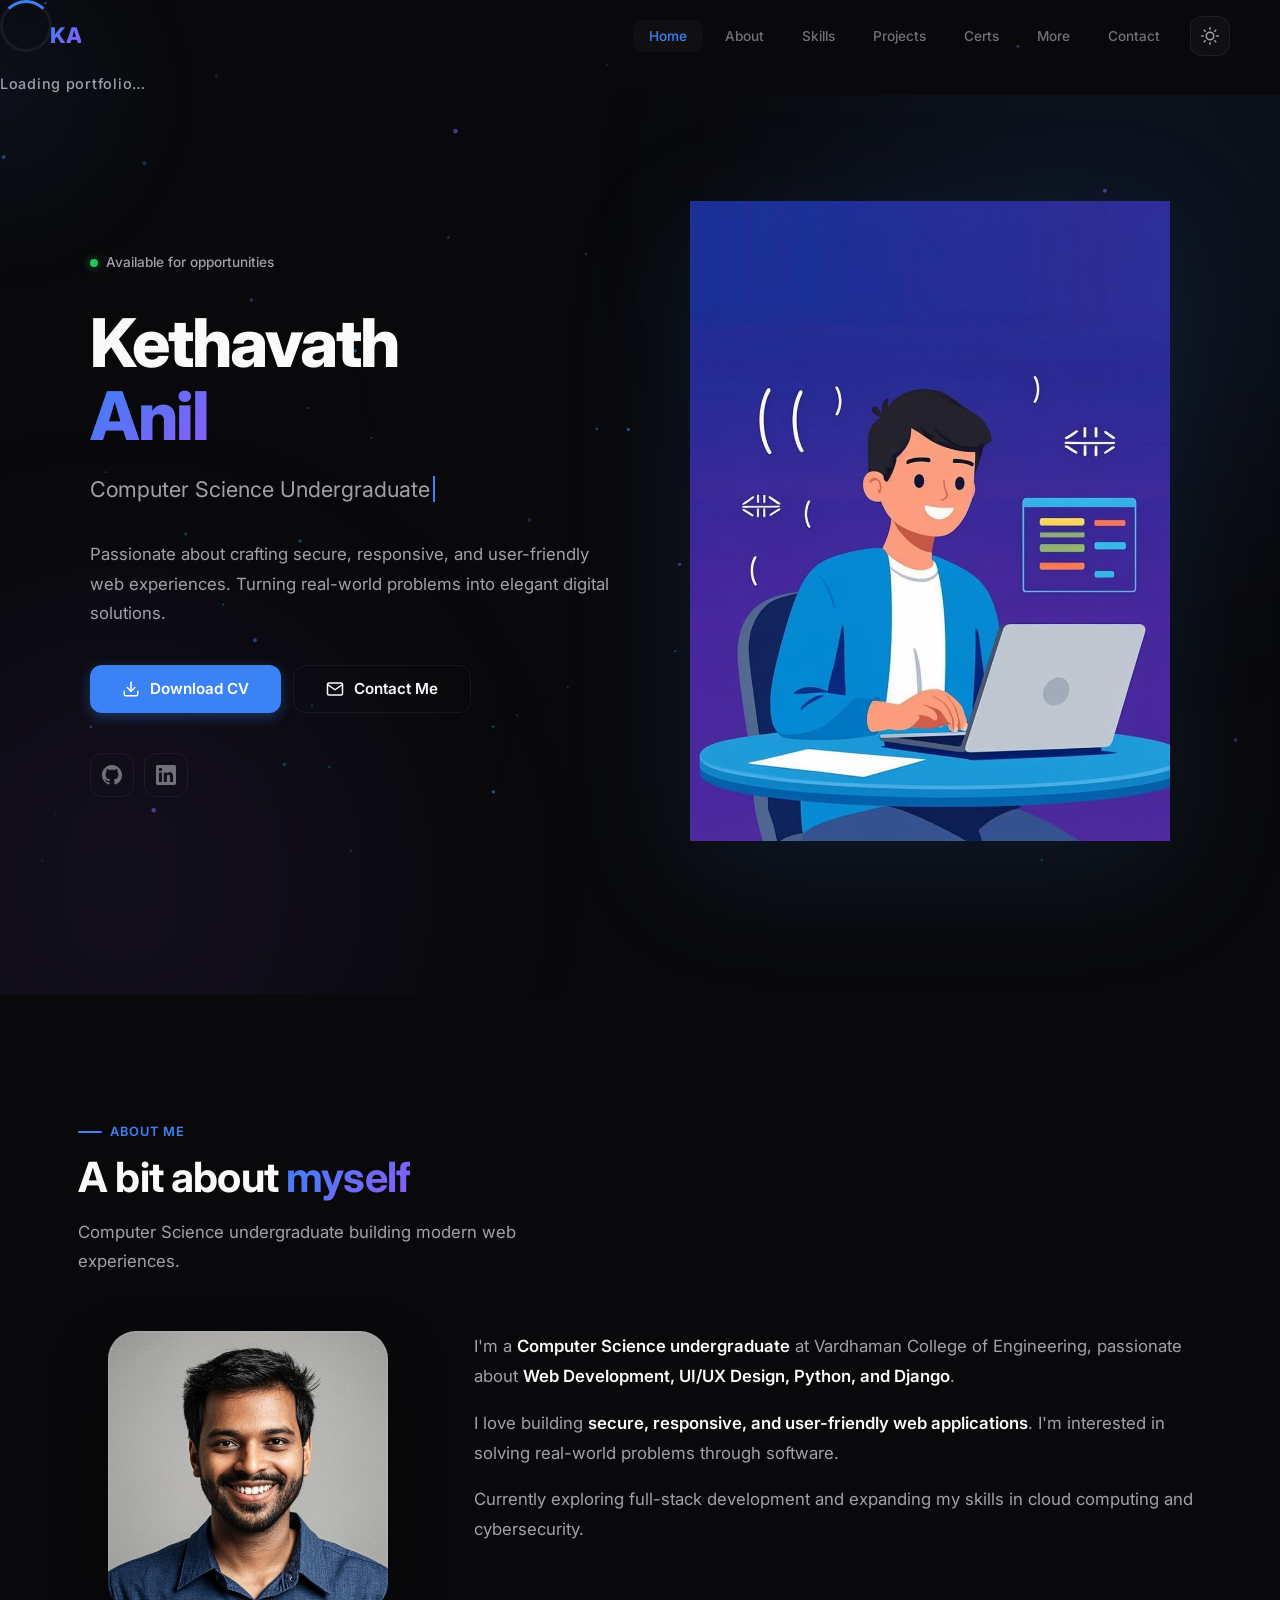
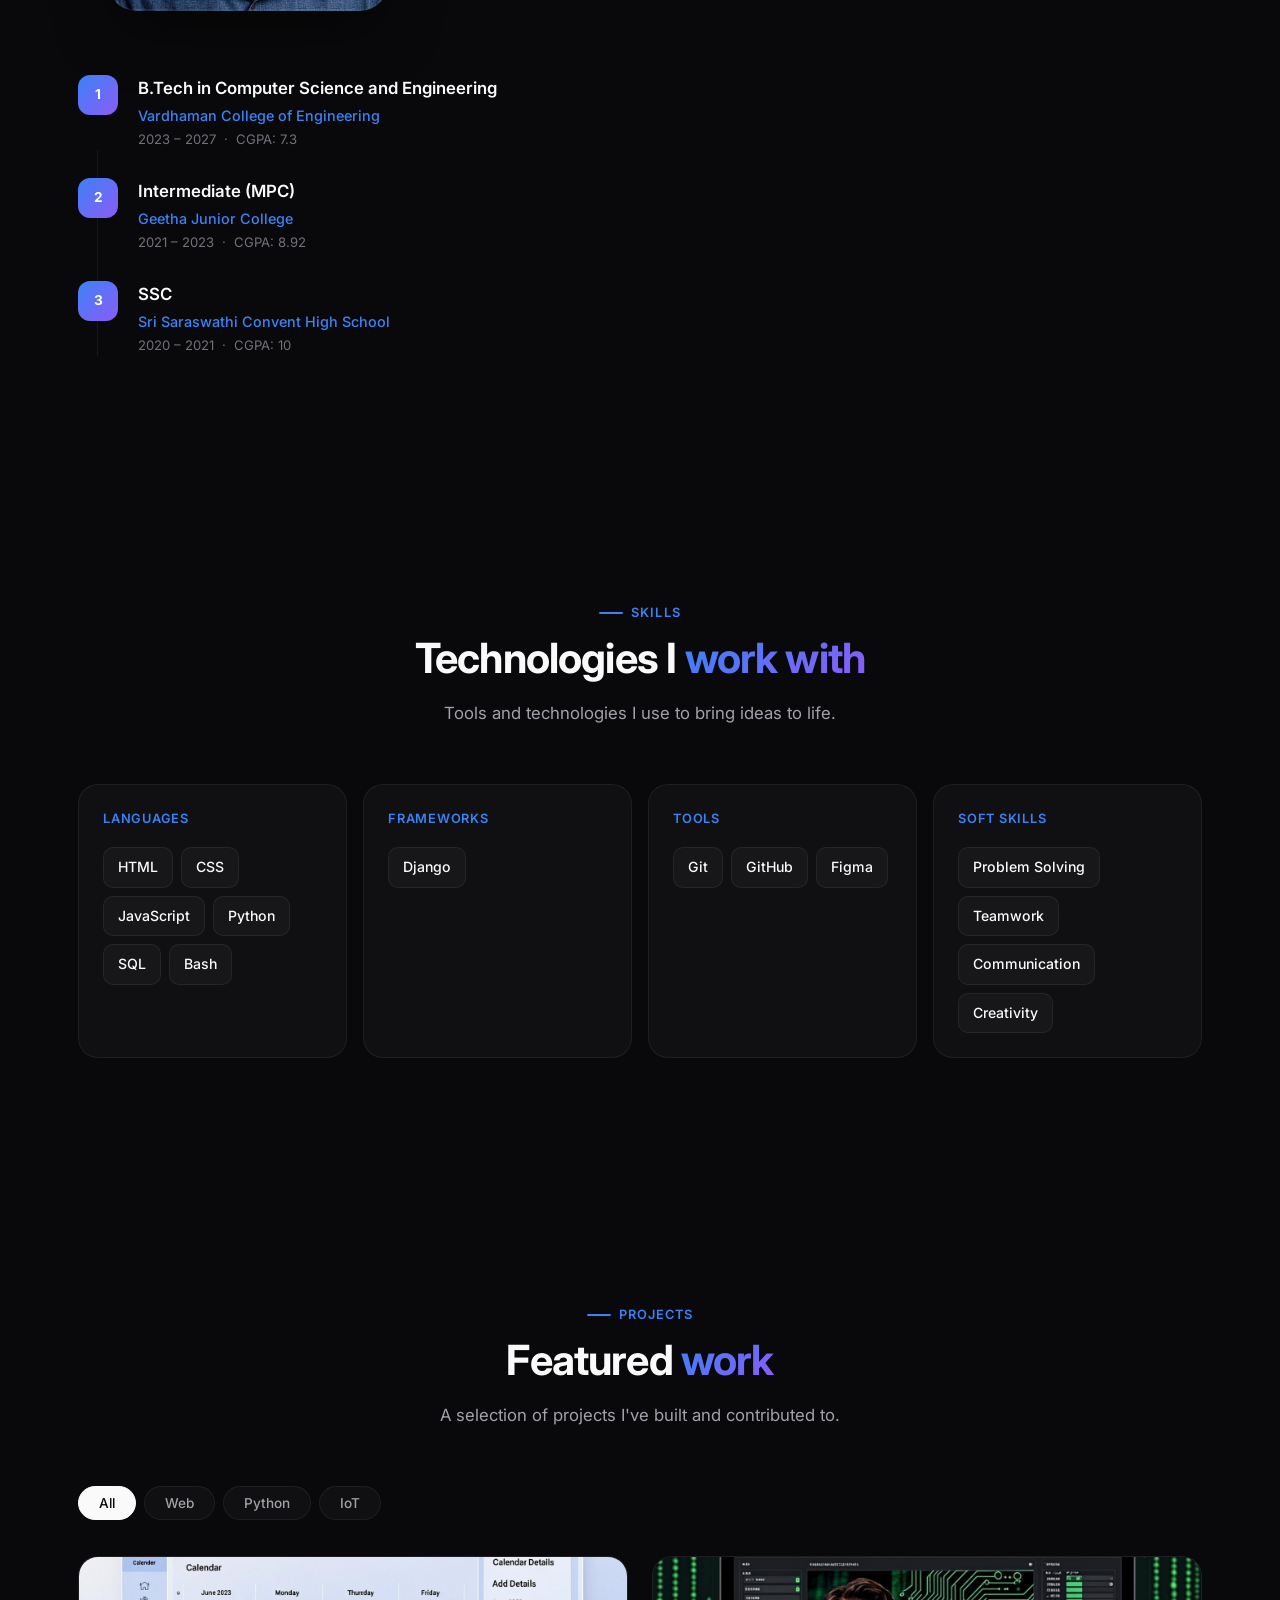
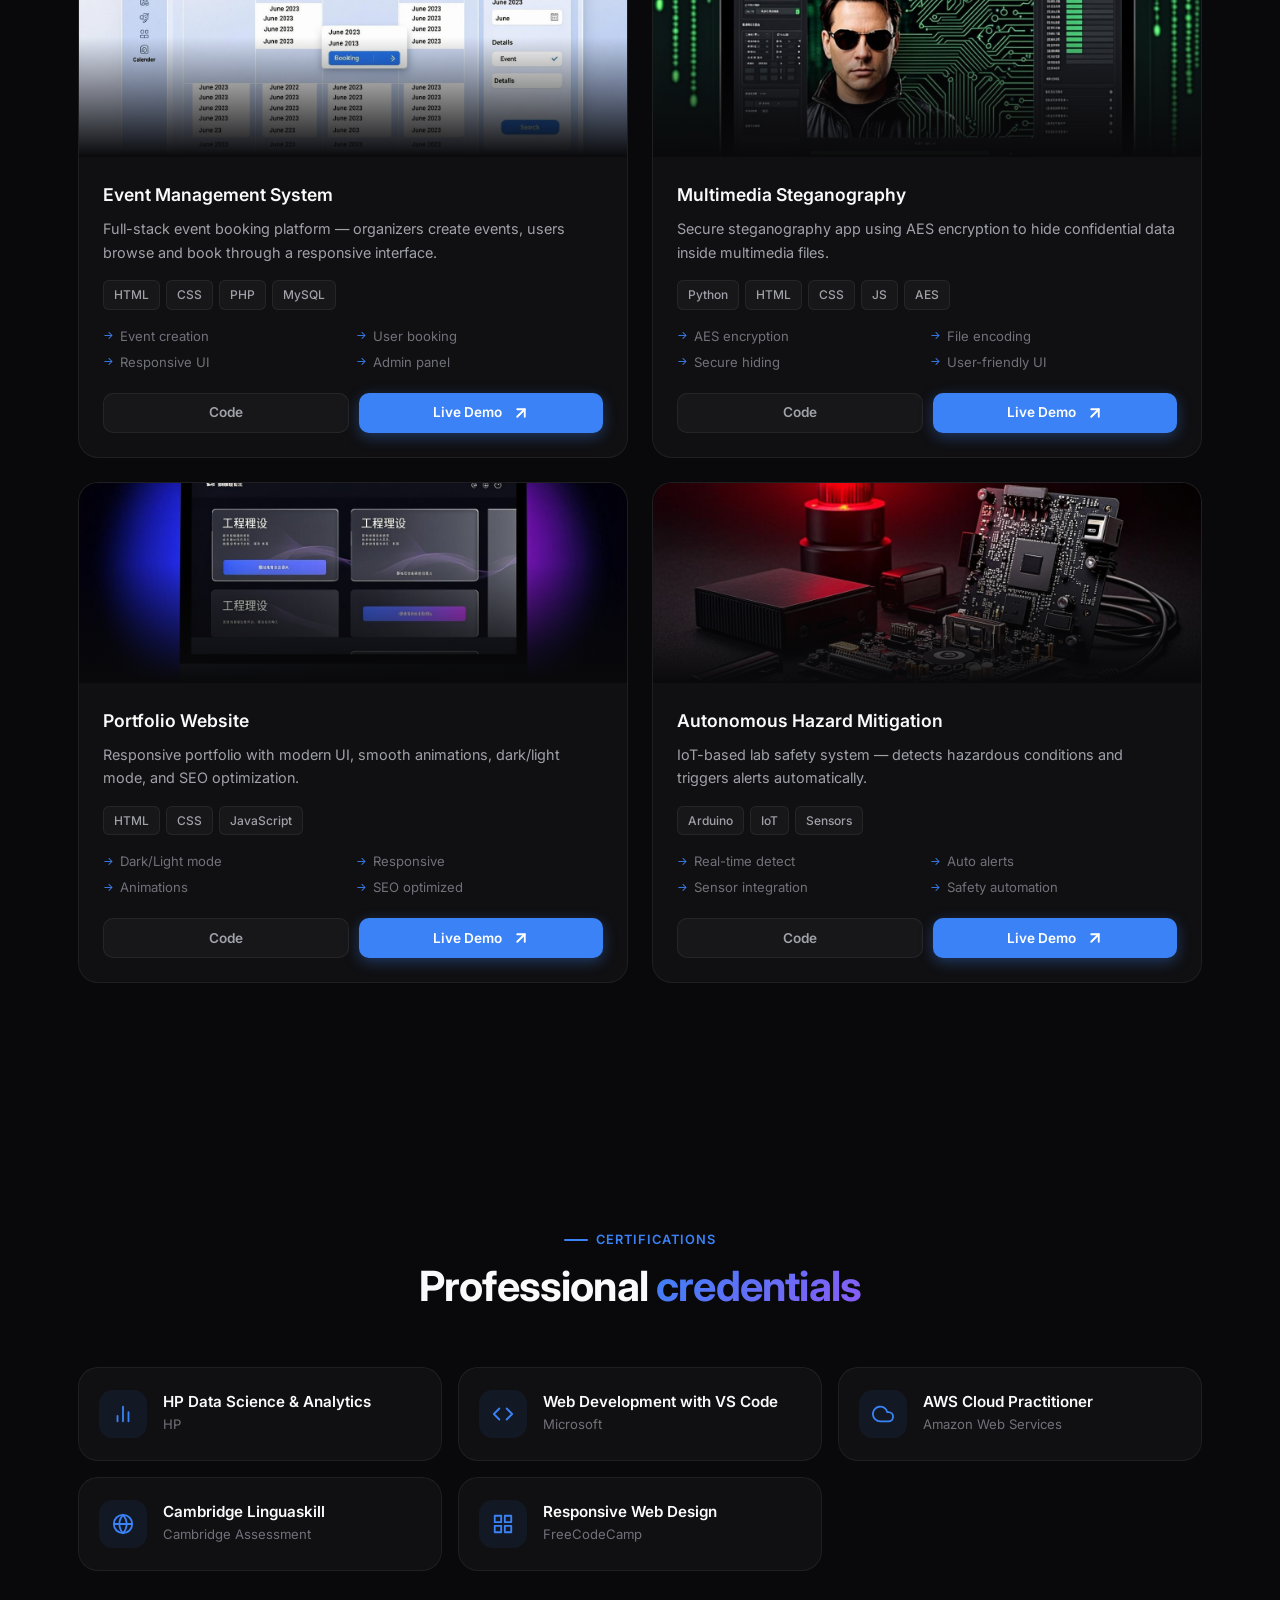
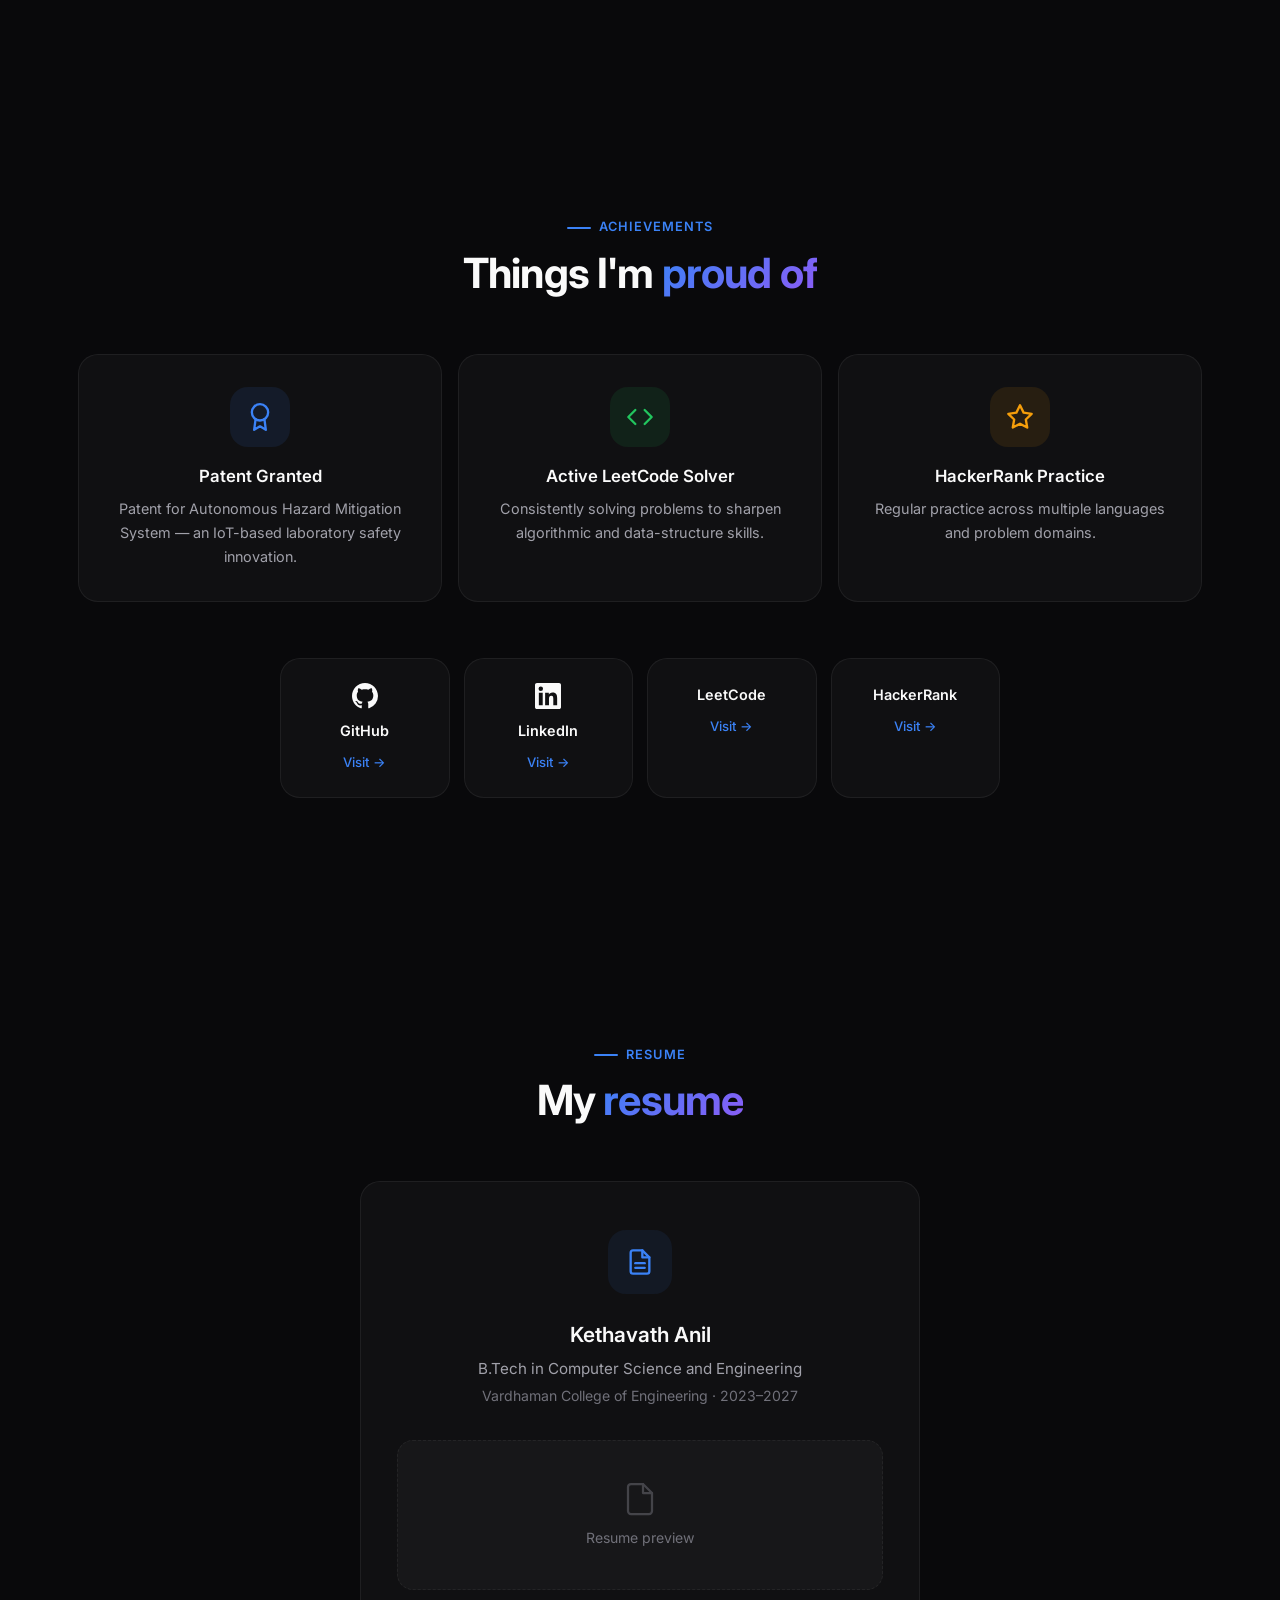
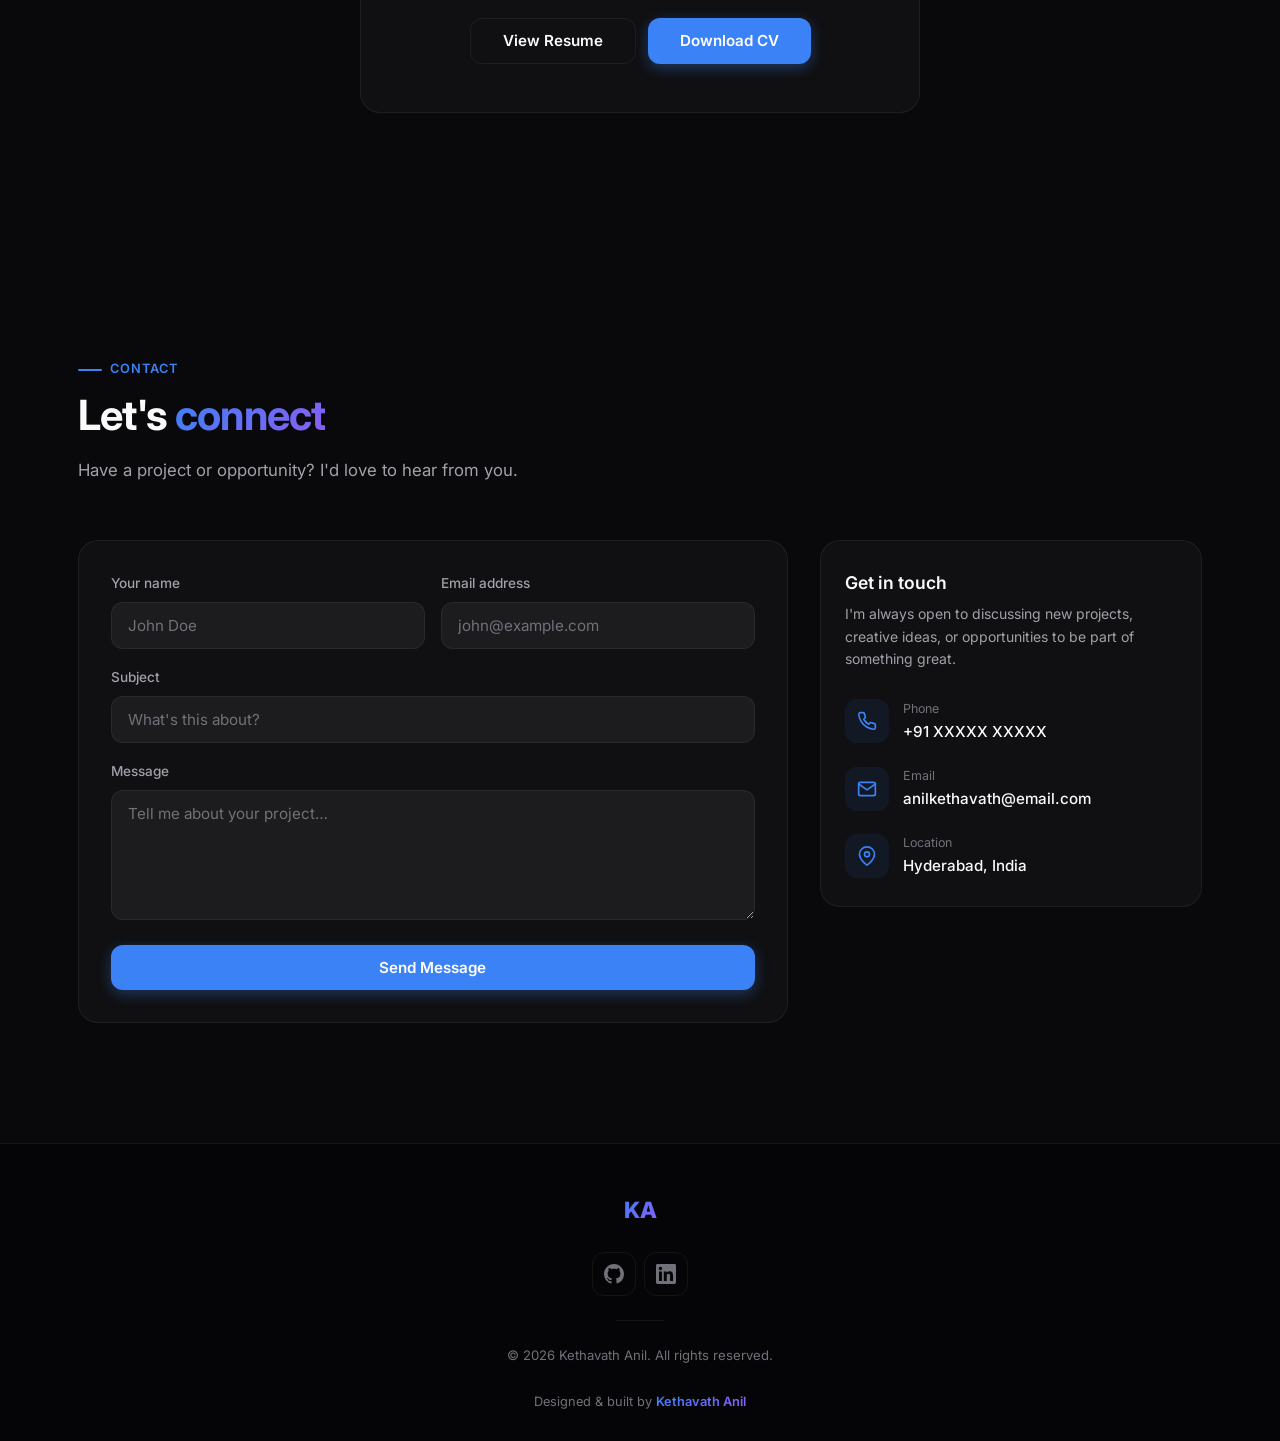
==== commit 49aaa5f8: "c93560a9-f93a-44c6-a398-a5622a423ec9" ====
--- a/public/index.html
+++ b/public/index.html
@@ -75,8 +75,8 @@
           </button>
         </div>
         <div class="hero-socials">
-          <a href="#" class="social-btn" aria-label="GitHub"><svg viewBox="0 0 24 24"><path d="M12 0C5.37 0 0 5.37 0 12c0 5.31 3.435 9.795 8.205 11.385.6.105.825-.255.825-.57 0-.285-.015-1.23-.015-2.235-3.015.555-3.795-.735-4.035-1.41-.135-.345-.72-1.41-1.23-1.695-.42-.225-1.02-.78-.015-.795.945-.015 1.62.87 1.845 1.23 1.08 1.815 2.805 1.305 3.495.99.105-.78.42-1.305.765-1.605-2.67-.3-5.46-1.335-5.46-5.925 0-1.305.465-2.385 1.23-3.225-.12-.3-.54-1.53.12-3.18 0 0 1.005-.315 3.3 1.23.96-.27 1.98-.405 3-.405s2.04.135 3 .405c2.295-1.56 3.3-1.23 3.3-1.23.66 1.65.24 2.88.12 3.18.765.84 1.23 1.905 1.23 3.225 0 4.605-2.805 5.625-5.475 5.925.435.375.81 1.095.81 2.22 0 1.605-.015 2.895-.015 3.3 0 .315.225.69.825.57A12.02 12.02 0 0024 12c0-6.63-5.37-12-12-12z"/></svg></a>
-          <a href="#" class="social-btn" aria-label="LinkedIn"><svg viewBox="0 0 24 24"><path d="M20.447 20.452h-3.554v-5.569c0-1.328-.027-3.037-1.852-3.037-1.853 0-2.136 1.445-2.136 2.939v5.667H9.351V9h3.414v1.561h.046c.477-.9 1.637-1.85 3.37-1.85 3.601 0 4.267 2.37 4.267 5.455v6.286zM5.337 7.433a2.062 2.062 0 01-2.063-2.065 2.064 2.064 0 112.063 2.065zm1.782 13.019H3.555V9h3.564v11.452zM22.225 0H1.771C.792 0 0 .774 0 1.729v20.542C0 23.227.792 24 1.771 24h20.451C23.2 24 24 23.227 24 22.271V1.729C24 .774 23.2 0 22.222 0h.003z"/></svg></a>
+          <a href="https://github.com/ka284" target="_blank" rel="noopener" class="social-btn" aria-label="GitHub"><svg viewBox="0 0 24 24"><path d="M12 0C5.37 0 0 5.37 0 12c0 5.31 3.435 9.795 8.205 11.385.6.105.825-.255.825-.57 0-.285-.015-1.23-.015-2.235-3.015.555-3.795-.735-4.035-1.41-.135-.345-.72-1.41-1.23-1.695-.42-.225-1.02-.78-.015-.795.945-.015 1.62.87 1.845 1.23 1.08 1.815 2.805 1.305 3.495.99.105-.78.42-1.305.765-1.605-2.67-.3-5.46-1.335-5.46-5.925 0-1.305.465-2.385 1.23-3.225-.12-.3-.54-1.53.12-3.18 0 0 1.005-.315 3.3 1.23.96-.27 1.98-.405 3-.405s2.04.135 3 .405c2.295-1.56 3.3-1.23 3.3-1.23.66 1.65.24 2.88.12 3.18.765.84 1.23 1.905 1.23 3.225 0 4.605-2.805 5.625-5.475 5.925.435.375.81 1.095.81 2.22 0 1.605-.015 2.895-.015 3.3 0 .315.225.69.825.57A12.02 12.02 0 0024 12c0-6.63-5.37-12-12-12z"/></svg></a>
+          <a href="https://www.linkedin.com/in/kethavath-anil-bb7a41299" target="_blank" rel="noopener" class="social-btn" aria-label="LinkedIn"><svg viewBox="0 0 24 24"><path d="M20.447 20.452h-3.554v-5.569c0-1.328-.027-3.037-1.852-3.037-1.853 0-2.136 1.445-2.136 2.939v5.667H9.351V9h3.414v1.561h.046c.477-.9 1.637-1.85 3.37-1.85 3.601 0 4.267 2.37 4.267 5.455v6.286zM5.337 7.433a2.062 2.062 0 01-2.063-2.065 2.064 2.064 0 112.063 2.065zm1.782 13.019H3.555V9h3.564v11.452zM22.225 0H1.771C.792 0 0 .774 0 1.729v20.542C0 23.227.792 24 1.771 24h20.451C23.2 24 24 23.227 24 22.271V1.729C24 .774 23.2 0 22.222 0h.003z"/></svg></a>
         </div>
       </div>
       <div class="hero-visual"><img src="images/hero-illustration.png" alt="Developer illustration" loading="eager"></div>
@@ -124,7 +124,7 @@
       </div></div>
       <div class="card skill-card anim from-zoom d2"><h3>Frameworks</h3><div class="skill-tags"><span class="skill-tag">Django</span></div></div>
       <div class="card skill-card anim from-zoom d3"><h3>Tools</h3><div class="skill-tags">
-        <span class="skill-tag">Git</span><span class="skill-tag">GitHub</span><span class="skill-tag">VS Code</span><span class="skill-tag">Figma</span>
+        <span class="skill-tag">Git</span><span class="skill-tag">GitHub</span><span class="skill-tag">Figma</span>
       </div></div>
       <div class="card skill-card anim from-zoom d4"><h3>Soft Skills</h3><div class="skill-tags">
         <span class="skill-tag">Problem Solving</span><span class="skill-tag">Teamwork</span><span class="skill-tag">Communication</span><span class="skill-tag">Creativity</span>
@@ -186,8 +186,8 @@
       <div class="card ach-card anim from-zoom d3"><div class="ach-icon ach-icon-amber"><svg viewBox="0 0 24 24" width="28" height="28" fill="none" stroke="currentColor" stroke-width="2" stroke-linecap="round" stroke-linejoin="round"><polygon points="12 2 15.09 8.26 22 9.27 17 14.14 18.18 21.02 12 17.77 5.82 21.02 7 14.14 2 9.27 8.91 8.26 12 2"/></svg></div><h3>HackerRank Practice</h3><p>Regular practice across multiple languages and problem domains.</p></div>
     </div>
     <div class="profiles-grid" style="margin-top:48px">
-      <a href="#" class="card profile-card anim from-zoom d1"><svg viewBox="0 0 24 24" style="width:26px;height:26px;fill:currentColor"><path d="M12 0C5.37 0 0 5.37 0 12c0 5.31 3.435 9.795 8.205 11.385.6.105.825-.255.825-.57 0-.285-.015-1.23-.015-2.235-3.015.555-3.795-.735-4.035-1.41-.135-.345-.72-1.41-1.23-1.695-.42-.225-1.02-.78-.015-.795.945-.015 1.62.87 1.845 1.23 1.08 1.815 2.805 1.305 3.495.99.105-.78.42-1.305.765-1.605-2.67-.3-5.46-1.335-5.46-5.925 0-1.305.465-2.385 1.23-3.225-.12-.3-.54-1.53.12-3.18 0 0 1.005-.315 3.3 1.23.96-.27 1.98-.405 3-.405s2.04.135 3 .405c2.295-1.56 3.3-1.23 3.3-1.23.66 1.65.24 2.88.12 3.18.765.84 1.23 1.905 1.23 3.225 0 4.605-2.805 5.625-5.475 5.925.435.375.81 1.095.81 2.22 0 1.605-.015 2.895-.015 3.3 0 .315.225.69.825.57A12.02 12.02 0 0024 12c0-6.63-5.37-12-12-12z"/></svg><span class="p-name">GitHub</span><span class="p-visit">Visit →</span></a>
-      <a href="#" class="card profile-card anim from-zoom d2"><svg viewBox="0 0 24 24" style="width:26px;height:26px;fill:currentColor"><path d="M20.447 20.452h-3.554v-5.569c0-1.328-.027-3.037-1.852-3.037-1.853 0-2.136 1.445-2.136 2.939v5.667H9.351V9h3.414v1.561h.046c.477-.9 1.637-1.85 3.37-1.85 3.601 0 4.267 2.37 4.267 5.455v6.286zM5.337 7.433a2.062 2.062 0 01-2.063-2.065 2.064 2.064 0 112.063 2.065zm1.782 13.019H3.555V9h3.564v11.452zM22.225 0H1.771C.792 0 0 .774 0 1.729v20.542C0 23.227.792 24 1.771 24h20.451C23.2 24 24 23.227 24 22.271V1.729C24 .774 23.2 0 22.222 0h.003z"/></svg><span class="p-name">LinkedIn</span><span class="p-visit">Visit →</span></a>
+      <a href="https://github.com/ka284" target="_blank" rel="noopener" class="card profile-card anim from-zoom d1"><svg viewBox="0 0 24 24" style="width:26px;height:26px;fill:currentColor"><path d="M12 0C5.37 0 0 5.37 0 12c0 5.31 3.435 9.795 8.205 11.385.6.105.825-.255.825-.57 0-.285-.015-1.23-.015-2.235-3.015.555-3.795-.735-4.035-1.41-.135-.345-.72-1.41-1.23-1.695-.42-.225-1.02-.78-.015-.795.945-.015 1.62.87 1.845 1.23 1.08 1.815 2.805 1.305 3.495.99.105-.78.42-1.305.765-1.605-2.67-.3-5.46-1.335-5.46-5.925 0-1.305.465-2.385 1.23-3.225-.12-.3-.54-1.53.12-3.18 0 0 1.005-.315 3.3 1.23.96-.27 1.98-.405 3-.405s2.04.135 3 .405c2.295-1.56 3.3-1.23 3.3-1.23.66 1.65.24 2.88.12 3.18.765.84 1.23 1.905 1.23 3.225 0 4.605-2.805 5.625-5.475 5.925.435.375.81 1.095.81 2.22 0 1.605-.015 2.895-.015 3.3 0 .315.225.69.825.57A12.02 12.02 0 0024 12c0-6.63-5.37-12-12-12z"/></svg><span class="p-name">GitHub</span><span class="p-visit">Visit →</span></a>
+      <a href="https://www.linkedin.com/in/kethavath-anil-bb7a41299" target="_blank" rel="noopener" class="card profile-card anim from-zoom d2"><svg viewBox="0 0 24 24" style="width:26px;height:26px;fill:currentColor"><path d="M20.447 20.452h-3.554v-5.569c0-1.328-.027-3.037-1.852-3.037-1.853 0-2.136 1.445-2.136 2.939v5.667H9.351V9h3.414v1.561h.046c.477-.9 1.637-1.85 3.37-1.85 3.601 0 4.267 2.37 4.267 5.455v6.286zM5.337 7.433a2.062 2.062 0 01-2.063-2.065 2.064 2.064 0 112.063 2.065zm1.782 13.019H3.555V9h3.564v11.452zM22.225 0H1.771C.792 0 0 .774 0 1.729v20.542C0 23.227.792 24 1.771 24h20.451C23.2 24 24 23.227 24 22.271V1.729C24 .774 23.2 0 22.222 0h.003z"/></svg><span class="p-name">LinkedIn</span><span class="p-visit">Visit →</span></a>
       <a href="#" class="card profile-card anim from-zoom d3"><span class="p-name">LeetCode</span><span class="p-visit">Visit →</span></a>
       <a href="#" class="card profile-card anim from-zoom d4"><span class="p-name">HackerRank</span><span class="p-visit">Visit →</span></a>
     </div>
@@ -250,8 +250,8 @@
   <div class="wrap footer-inner">
     <div class="footer-logo">KA</div>
     <div class="footer-socials">
-      <a href="#" class="social-btn" aria-label="GitHub"><svg width="18" height="18" viewBox="0 0 24 24"><path d="M12 0C5.37 0 0 5.37 0 12c0 5.31 3.435 9.795 8.205 11.385.6.105.825-.255.825-.57 0-.285-.015-1.23-.015-2.235-3.015.555-3.795-.735-4.035-1.41-.135-.345-.72-1.41-1.23-1.695-.42-.225-1.02-.78-.015-.795.945-.015 1.62.87 1.845 1.23 1.08 1.815 2.805 1.305 3.495.99.105-.78.42-1.305.765-1.605-2.67-.3-5.46-1.335-5.46-5.925 0-1.305.465-2.385 1.23-3.225-.12-.3-.54-1.53.12-3.18 0 0 1.005-.315 3.3 1.23.96-.27 1.98-.405 3-.405s2.04.135 3 .405c2.295-1.56 3.3-1.23 3.3-1.23.66 1.65.24 2.88.12 3.18.765.84 1.23 1.905 1.23 3.225 0 4.605-2.805 5.625-5.475 5.925.435.375.81 1.095.81 2.22 0 1.605-.015 2.895-.015 3.3 0 .315.225.69.825.57A12.02 12.02 0 0024 12c0-6.63-5.37-12-12-12z"/></svg></a>
-      <a href="#" class="social-btn" aria-label="LinkedIn"><svg width="18" height="18" viewBox="0 0 24 24"><path d="M20.447 20.452h-3.554v-5.569c0-1.328-.027-3.037-1.852-3.037-1.853 0-2.136 1.445-2.136 2.939v5.667H9.351V9h3.414v1.561h.046c.477-.9 1.637-1.85 3.37-1.85 3.601 0 4.267 2.37 4.267 5.455v6.286zM5.337 7.433a2.062 2.062 0 01-2.063-2.065 2.064 2.064 0 112.063 2.065zm1.782 13.019H3.555V9h3.564v11.452zM22.225 0H1.771C.792 0 0 .774 0 1.729v20.542C0 23.227.792 24 1.771 24h20.451C23.2 24 24 23.227 24 22.271V1.729C24 .774 23.2 0 22.222 0h.003z"/></svg></a>
+      <a href="https://github.com/ka284" target="_blank" rel="noopener" class="social-btn" aria-label="GitHub"><svg width="18" height="18" viewBox="0 0 24 24"><path d="M12 0C5.37 0 0 5.37 0 12c0 5.31 3.435 9.795 8.205 11.385.6.105.825-.255.825-.57 0-.285-.015-1.23-.015-2.235-3.015.555-3.795-.735-4.035-1.41-.135-.345-.72-1.41-1.23-1.695-.42-.225-1.02-.78-.015-.795.945-.015 1.62.87 1.845 1.23 1.08 1.815 2.805 1.305 3.495.99.105-.78.42-1.305.765-1.605-2.67-.3-5.46-1.335-5.46-5.925 0-1.305.465-2.385 1.23-3.225-.12-.3-.54-1.53.12-3.18 0 0 1.005-.315 3.3 1.23.96-.27 1.98-.405 3-.405s2.04.135 3 .405c2.295-1.56 3.3-1.23 3.3-1.23.66 1.65.24 2.88.12 3.18.765.84 1.23 1.905 1.23 3.225 0 4.605-2.805 5.625-5.475 5.925.435.375.81 1.095.81 2.22 0 1.605-.015 2.895-.015 3.3 0 .315.225.69.825.57A12.02 12.02 0 0024 12c0-6.63-5.37-12-12-12z"/></svg></a>
+      <a href="https://www.linkedin.com/in/kethavath-anil-bb7a41299" target="_blank" rel="noopener" class="social-btn" aria-label="LinkedIn"><svg width="18" height="18" viewBox="0 0 24 24"><path d="M20.447 20.452h-3.554v-5.569c0-1.328-.027-3.037-1.852-3.037-1.853 0-2.136 1.445-2.136 2.939v5.667H9.351V9h3.414v1.561h.046c.477-.9 1.637-1.85 3.37-1.85 3.601 0 4.267 2.37 4.267 5.455v6.286zM5.337 7.433a2.062 2.062 0 01-2.063-2.065 2.064 2.064 0 112.063 2.065zm1.782 13.019H3.555V9h3.564v11.452zM22.225 0H1.771C.792 0 0 .774 0 1.729v20.542C0 23.227.792 24 1.771 24h20.451C23.2 24 24 23.227 24 22.271V1.729C24 .774 23.2 0 22.222 0h.003z"/></svg></a>
     </div>
     <div class="footer-line"></div>
     <p class="copy">© <span id="yr"></span> Kethavath Anil. All rights reserved.</p>
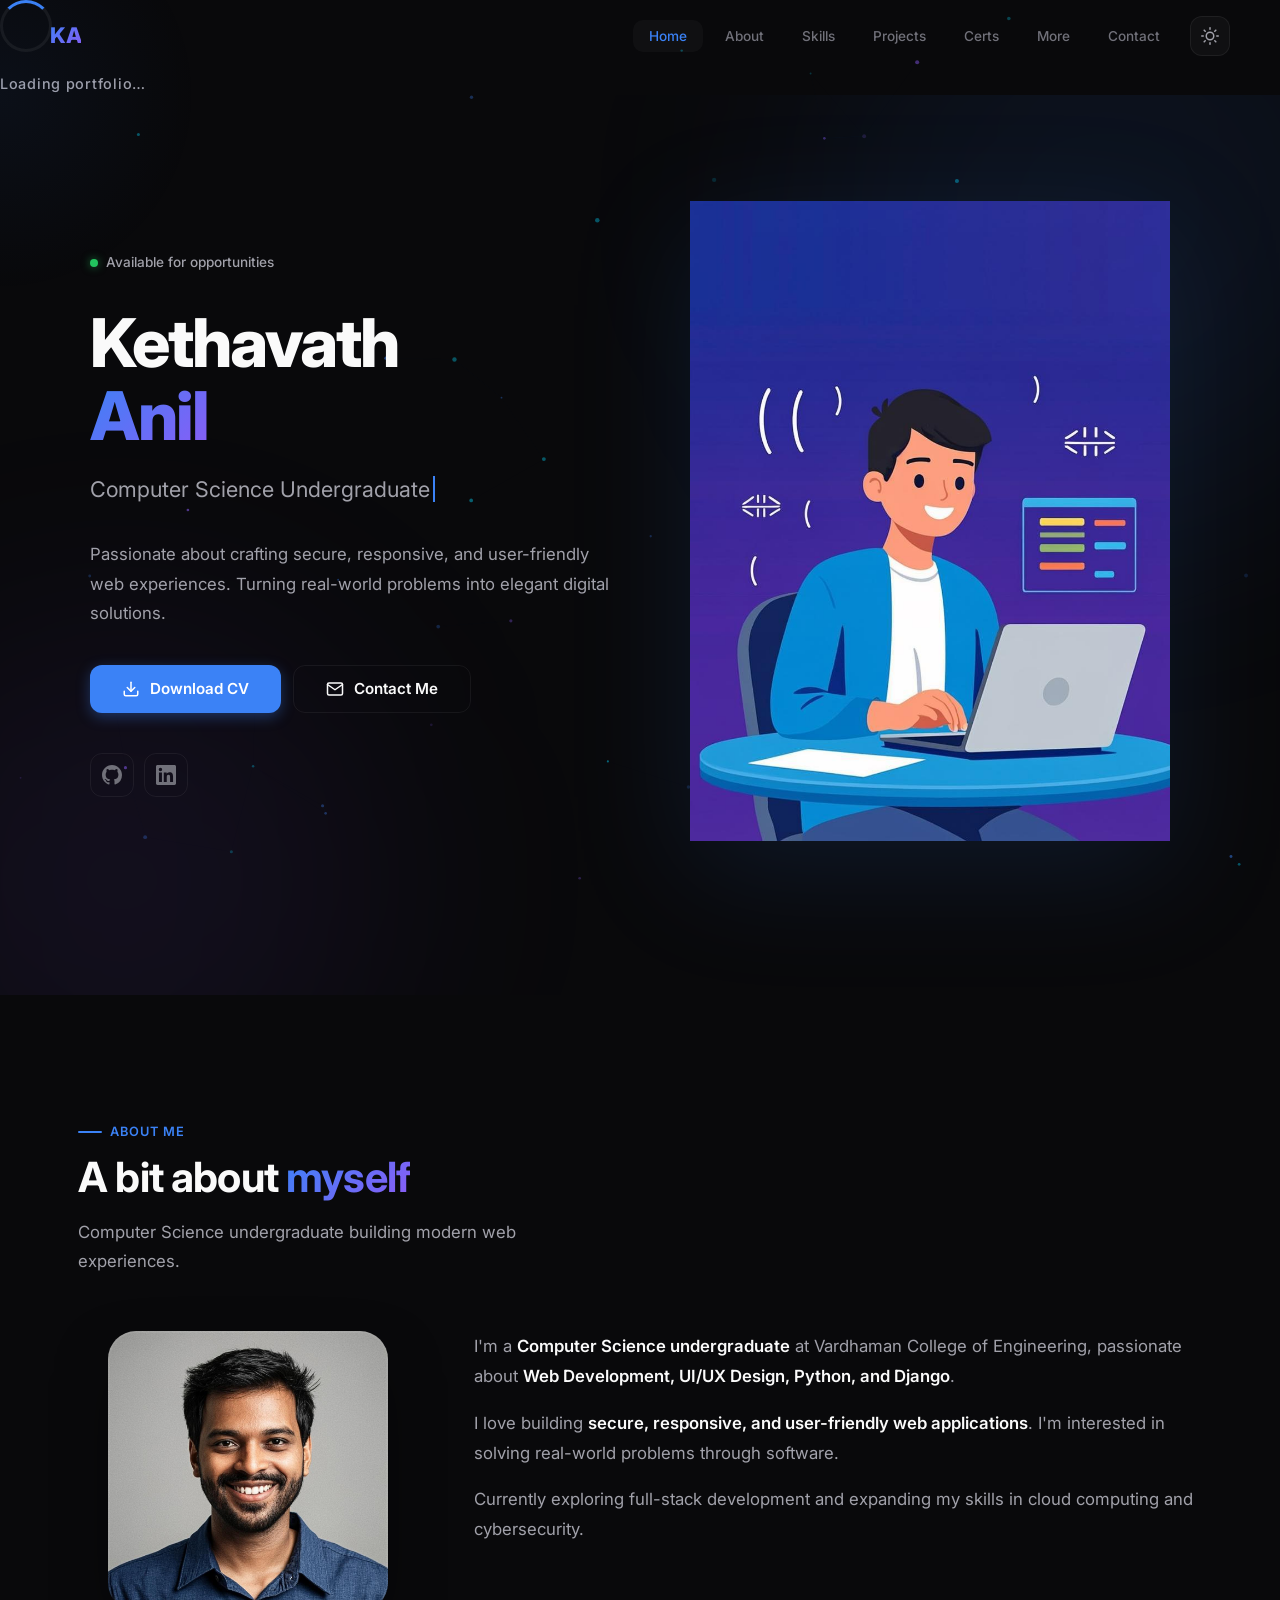
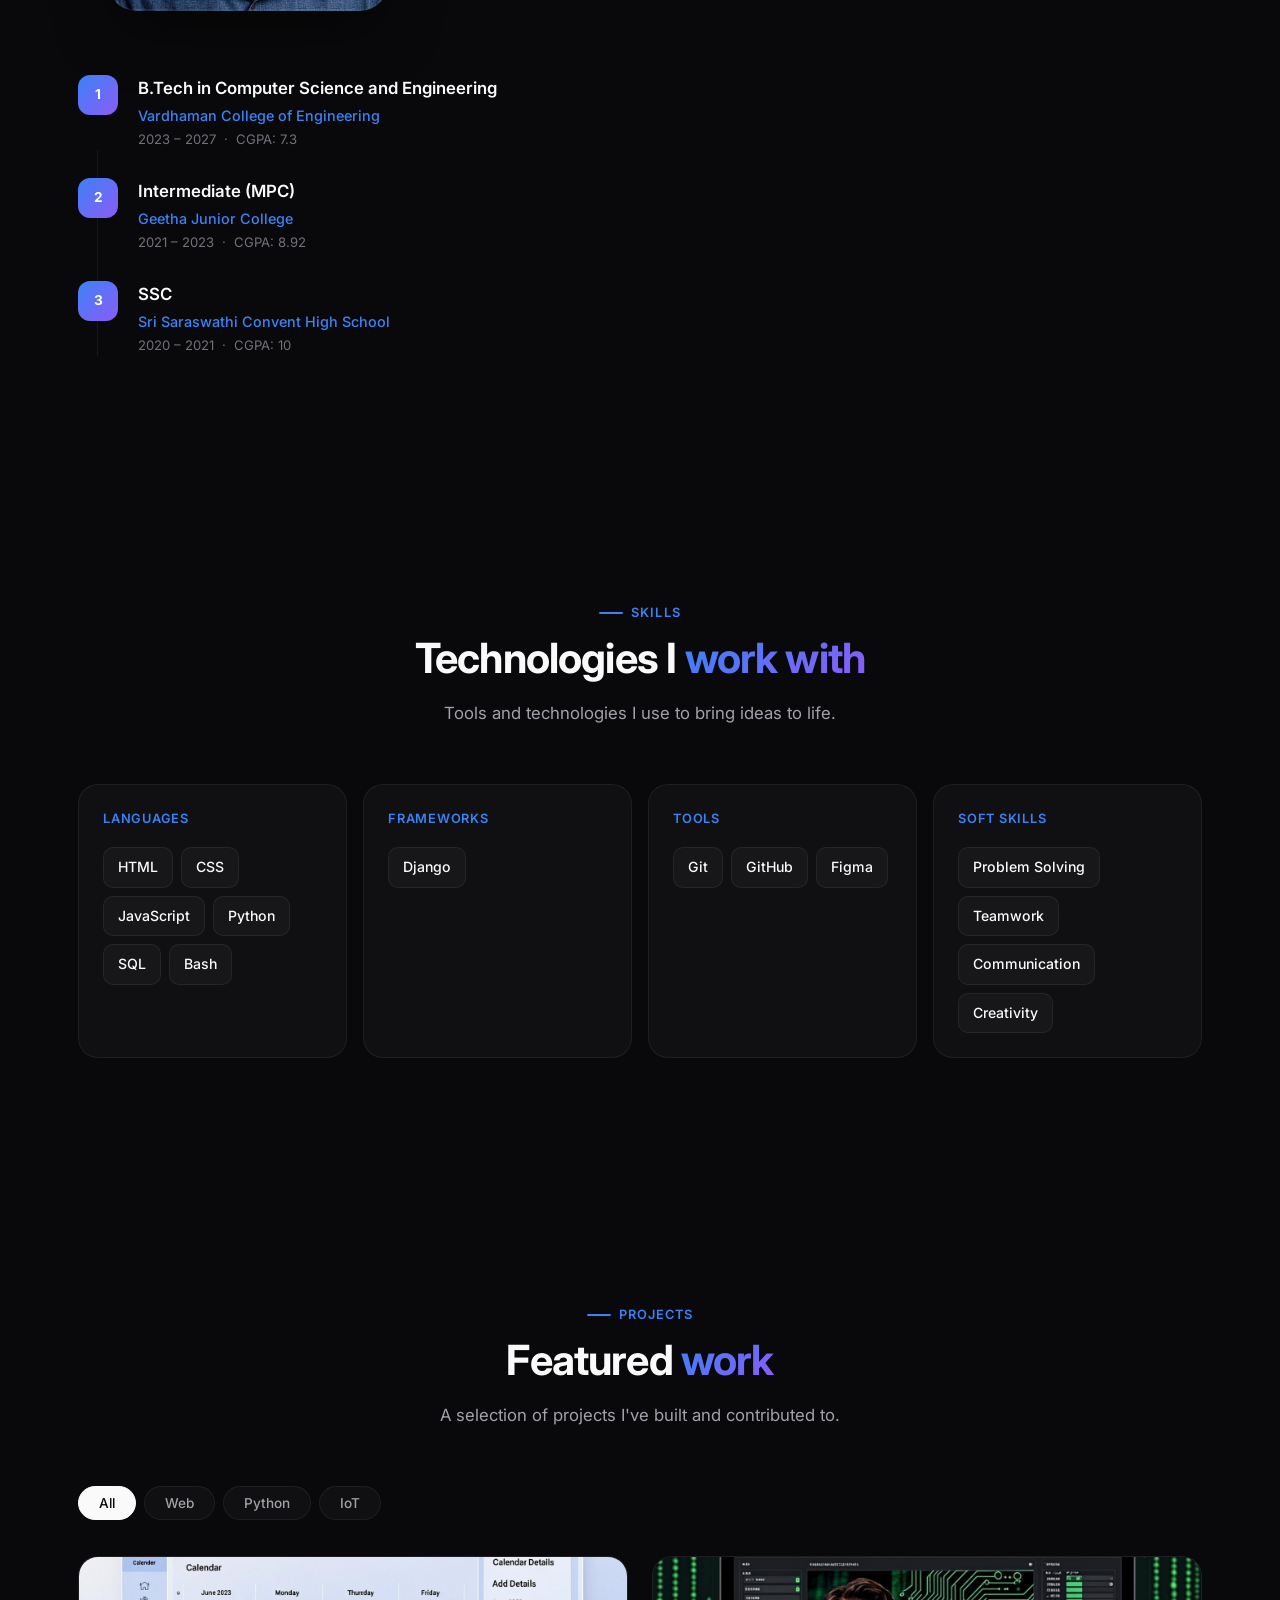
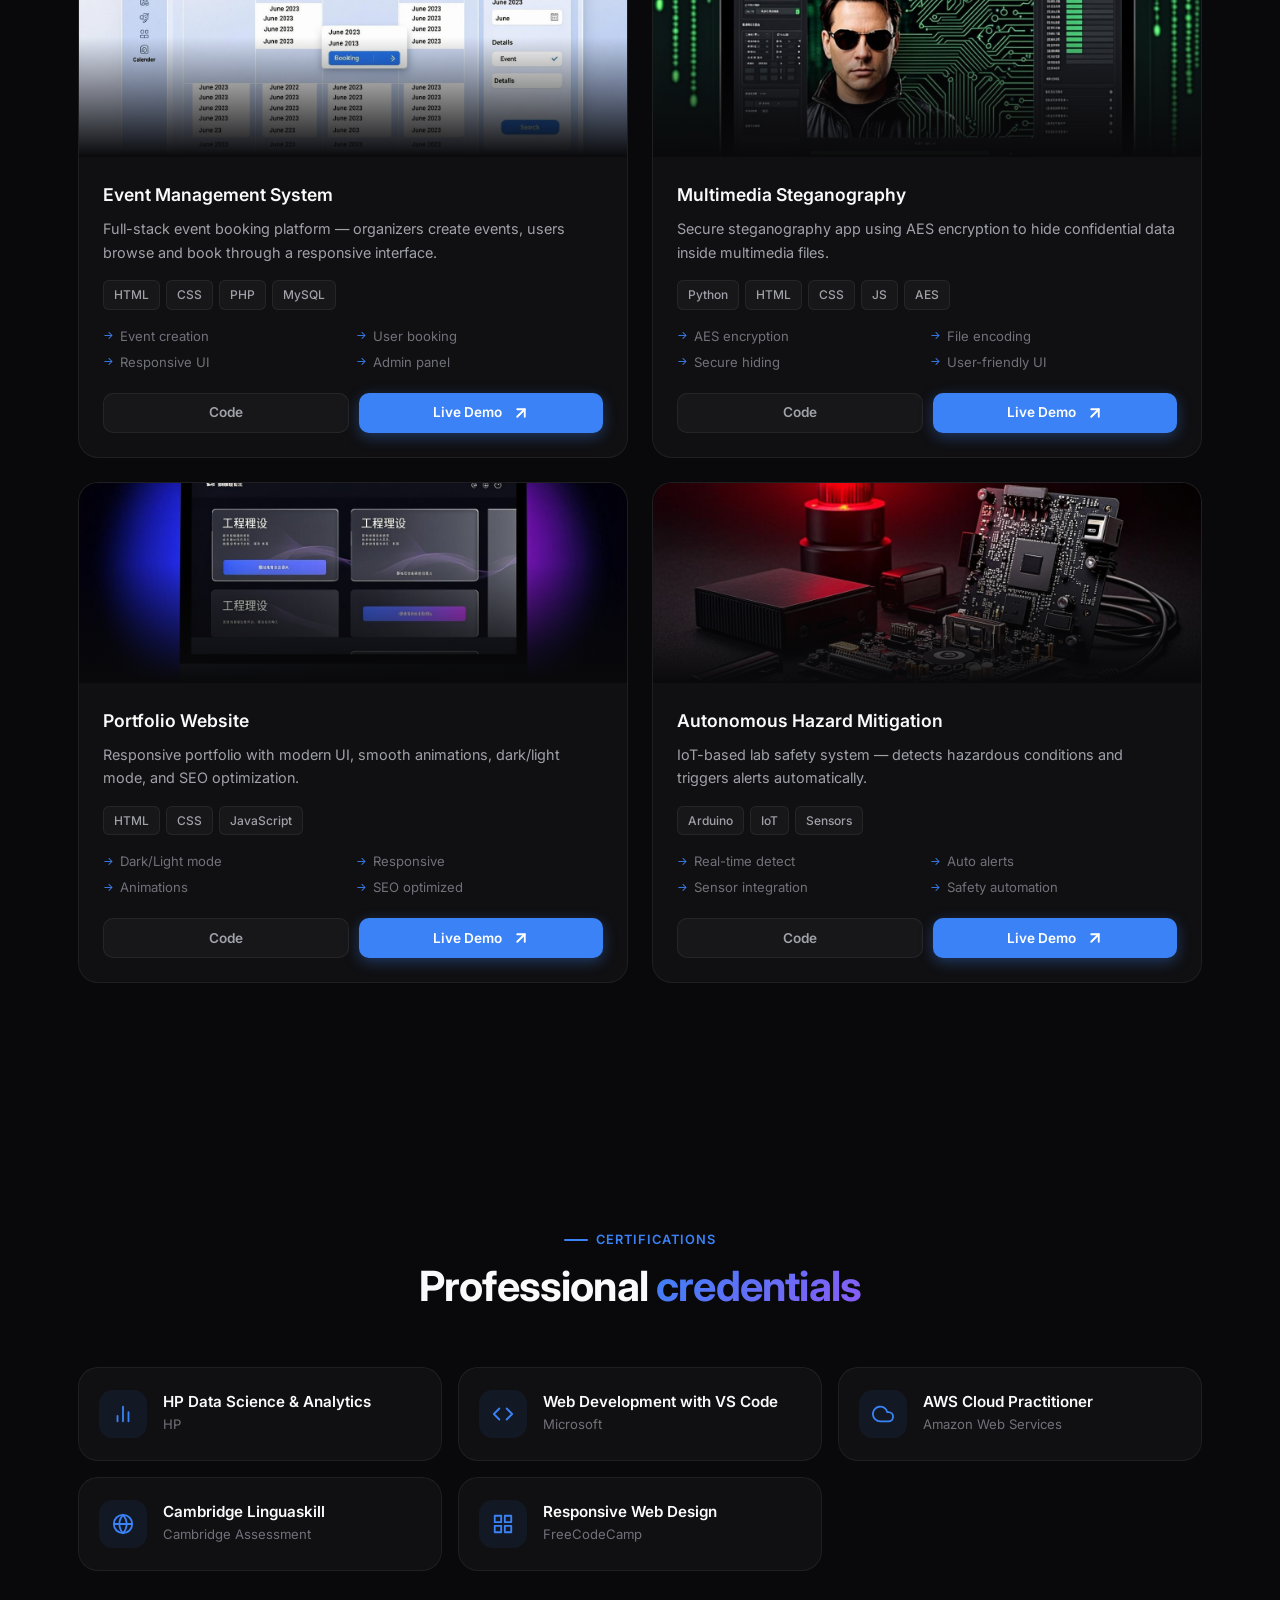
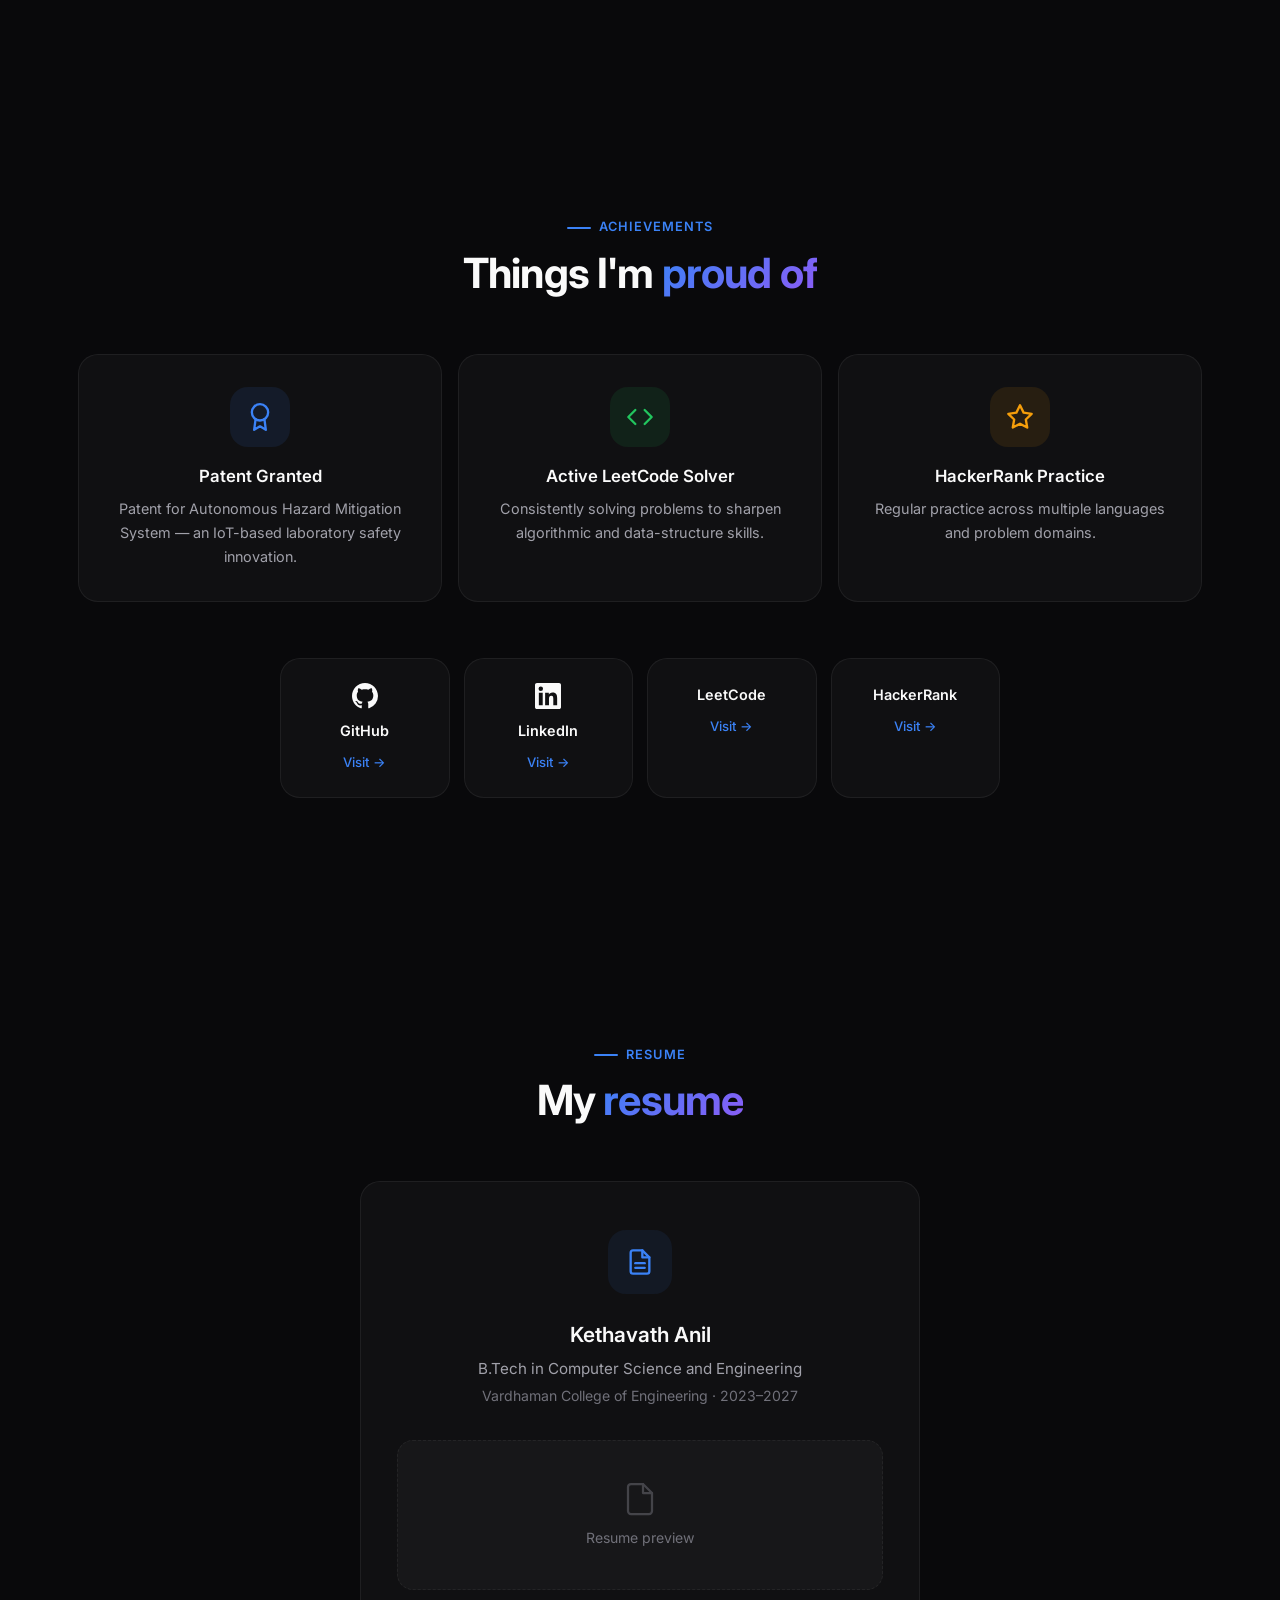
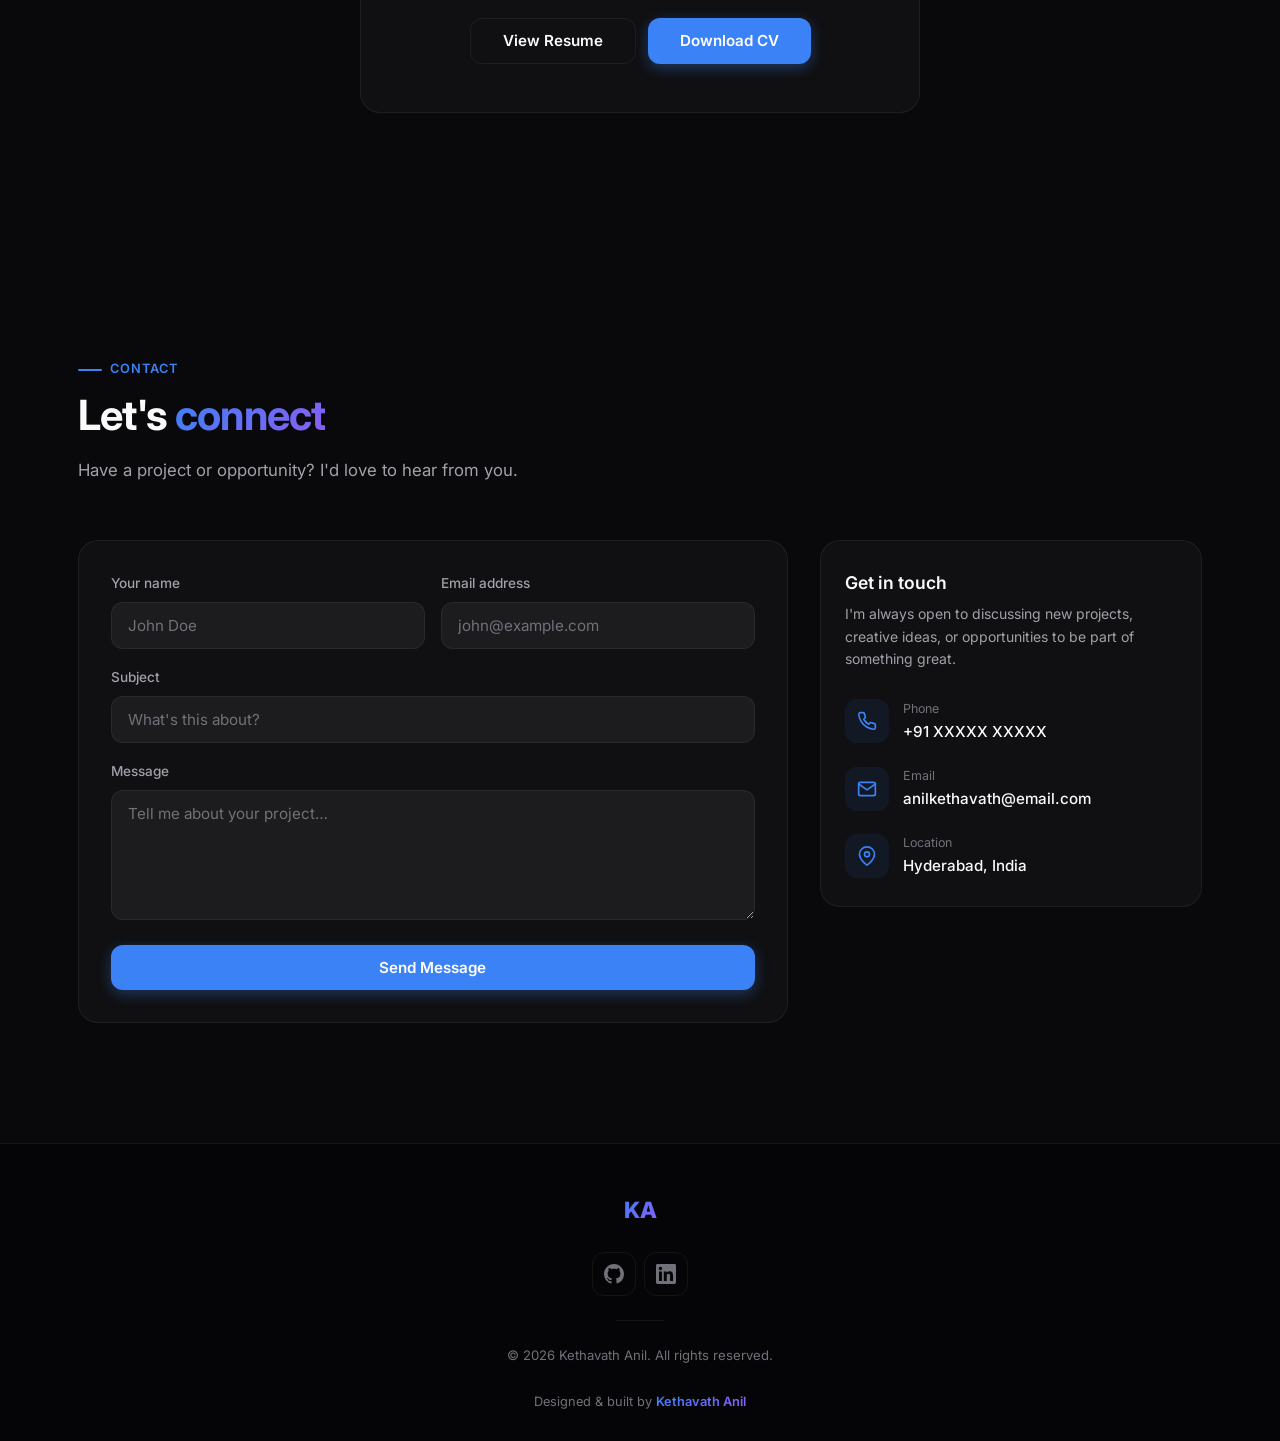
==== commit 83c4ddb9: "568bc452-2329-4d5d-b746-f81bab35a947" ====
--- a/public/index.html
+++ b/public/index.html
@@ -188,8 +188,8 @@
     <div class="profiles-grid" style="margin-top:48px">
       <a href="https://github.com/ka284" target="_blank" rel="noopener" class="card profile-card anim from-zoom d1"><svg viewBox="0 0 24 24" style="width:26px;height:26px;fill:currentColor"><path d="M12 0C5.37 0 0 5.37 0 12c0 5.31 3.435 9.795 8.205 11.385.6.105.825-.255.825-.57 0-.285-.015-1.23-.015-2.235-3.015.555-3.795-.735-4.035-1.41-.135-.345-.72-1.41-1.23-1.695-.42-.225-1.02-.78-.015-.795.945-.015 1.62.87 1.845 1.23 1.08 1.815 2.805 1.305 3.495.99.105-.78.42-1.305.765-1.605-2.67-.3-5.46-1.335-5.46-5.925 0-1.305.465-2.385 1.23-3.225-.12-.3-.54-1.53.12-3.18 0 0 1.005-.315 3.3 1.23.96-.27 1.98-.405 3-.405s2.04.135 3 .405c2.295-1.56 3.3-1.23 3.3-1.23.66 1.65.24 2.88.12 3.18.765.84 1.23 1.905 1.23 3.225 0 4.605-2.805 5.625-5.475 5.925.435.375.81 1.095.81 2.22 0 1.605-.015 2.895-.015 3.3 0 .315.225.69.825.57A12.02 12.02 0 0024 12c0-6.63-5.37-12-12-12z"/></svg><span class="p-name">GitHub</span><span class="p-visit">Visit →</span></a>
       <a href="https://www.linkedin.com/in/kethavath-anil-bb7a41299" target="_blank" rel="noopener" class="card profile-card anim from-zoom d2"><svg viewBox="0 0 24 24" style="width:26px;height:26px;fill:currentColor"><path d="M20.447 20.452h-3.554v-5.569c0-1.328-.027-3.037-1.852-3.037-1.853 0-2.136 1.445-2.136 2.939v5.667H9.351V9h3.414v1.561h.046c.477-.9 1.637-1.85 3.37-1.85 3.601 0 4.267 2.37 4.267 5.455v6.286zM5.337 7.433a2.062 2.062 0 01-2.063-2.065 2.064 2.064 0 112.063 2.065zm1.782 13.019H3.555V9h3.564v11.452zM22.225 0H1.771C.792 0 0 .774 0 1.729v20.542C0 23.227.792 24 1.771 24h20.451C23.2 24 24 23.227 24 22.271V1.729C24 .774 23.2 0 22.222 0h.003z"/></svg><span class="p-name">LinkedIn</span><span class="p-visit">Visit →</span></a>
-      <a href="#" class="card profile-card anim from-zoom d3"><span class="p-name">LeetCode</span><span class="p-visit">Visit →</span></a>
-      <a href="#" class="card profile-card anim from-zoom d4"><span class="p-name">HackerRank</span><span class="p-visit">Visit →</span></a>
+      <a href="https://leetcode.com/u/kethavath12/" target="_blank" rel="noopener" class="card profile-card anim from-zoom d3"><span class="p-name">LeetCode</span><span class="p-visit">Visit →</span></a>
+      <a href="https://www.hackerrank.com/profile/kethavathanil308" target="_blank" rel="noopener" class="card profile-card anim from-zoom d4"><span class="p-name">HackerRank</span><span class="p-visit">Visit →</span></a>
     </div>
   </div>
 </section>
